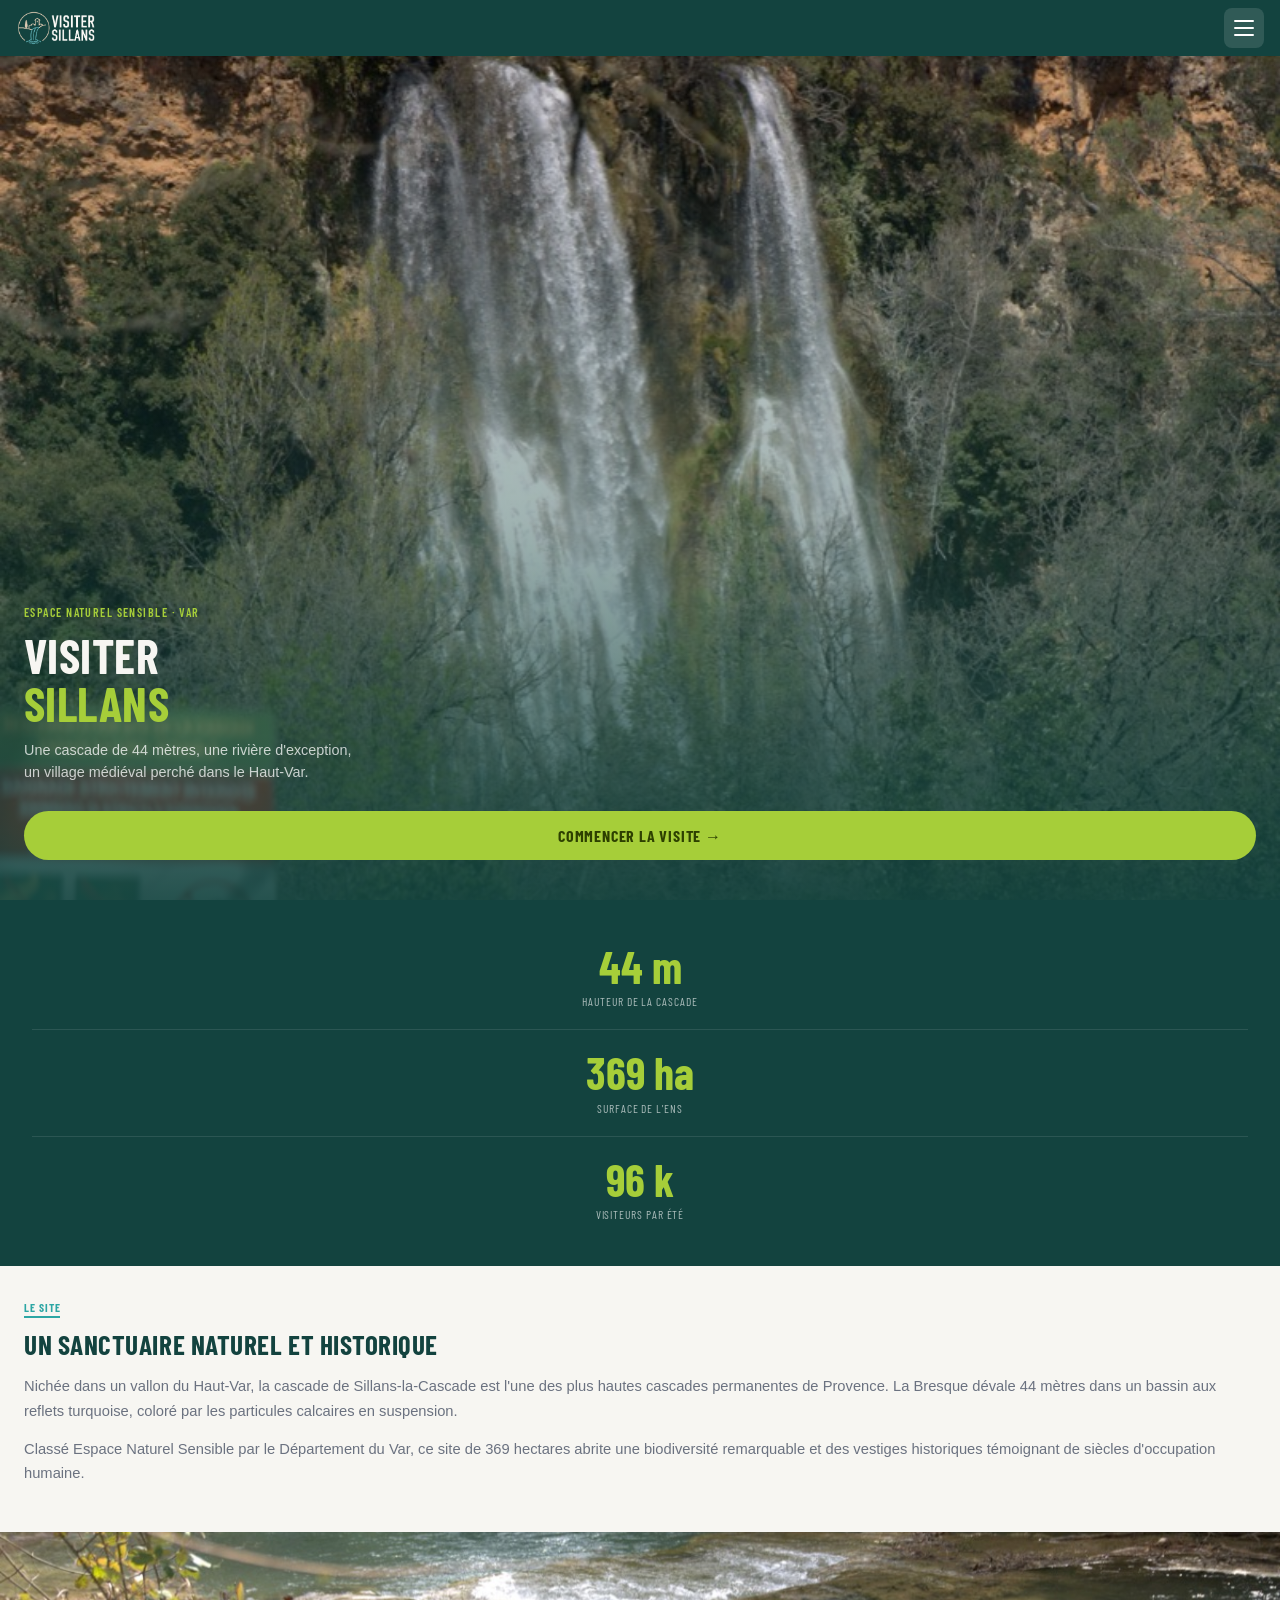
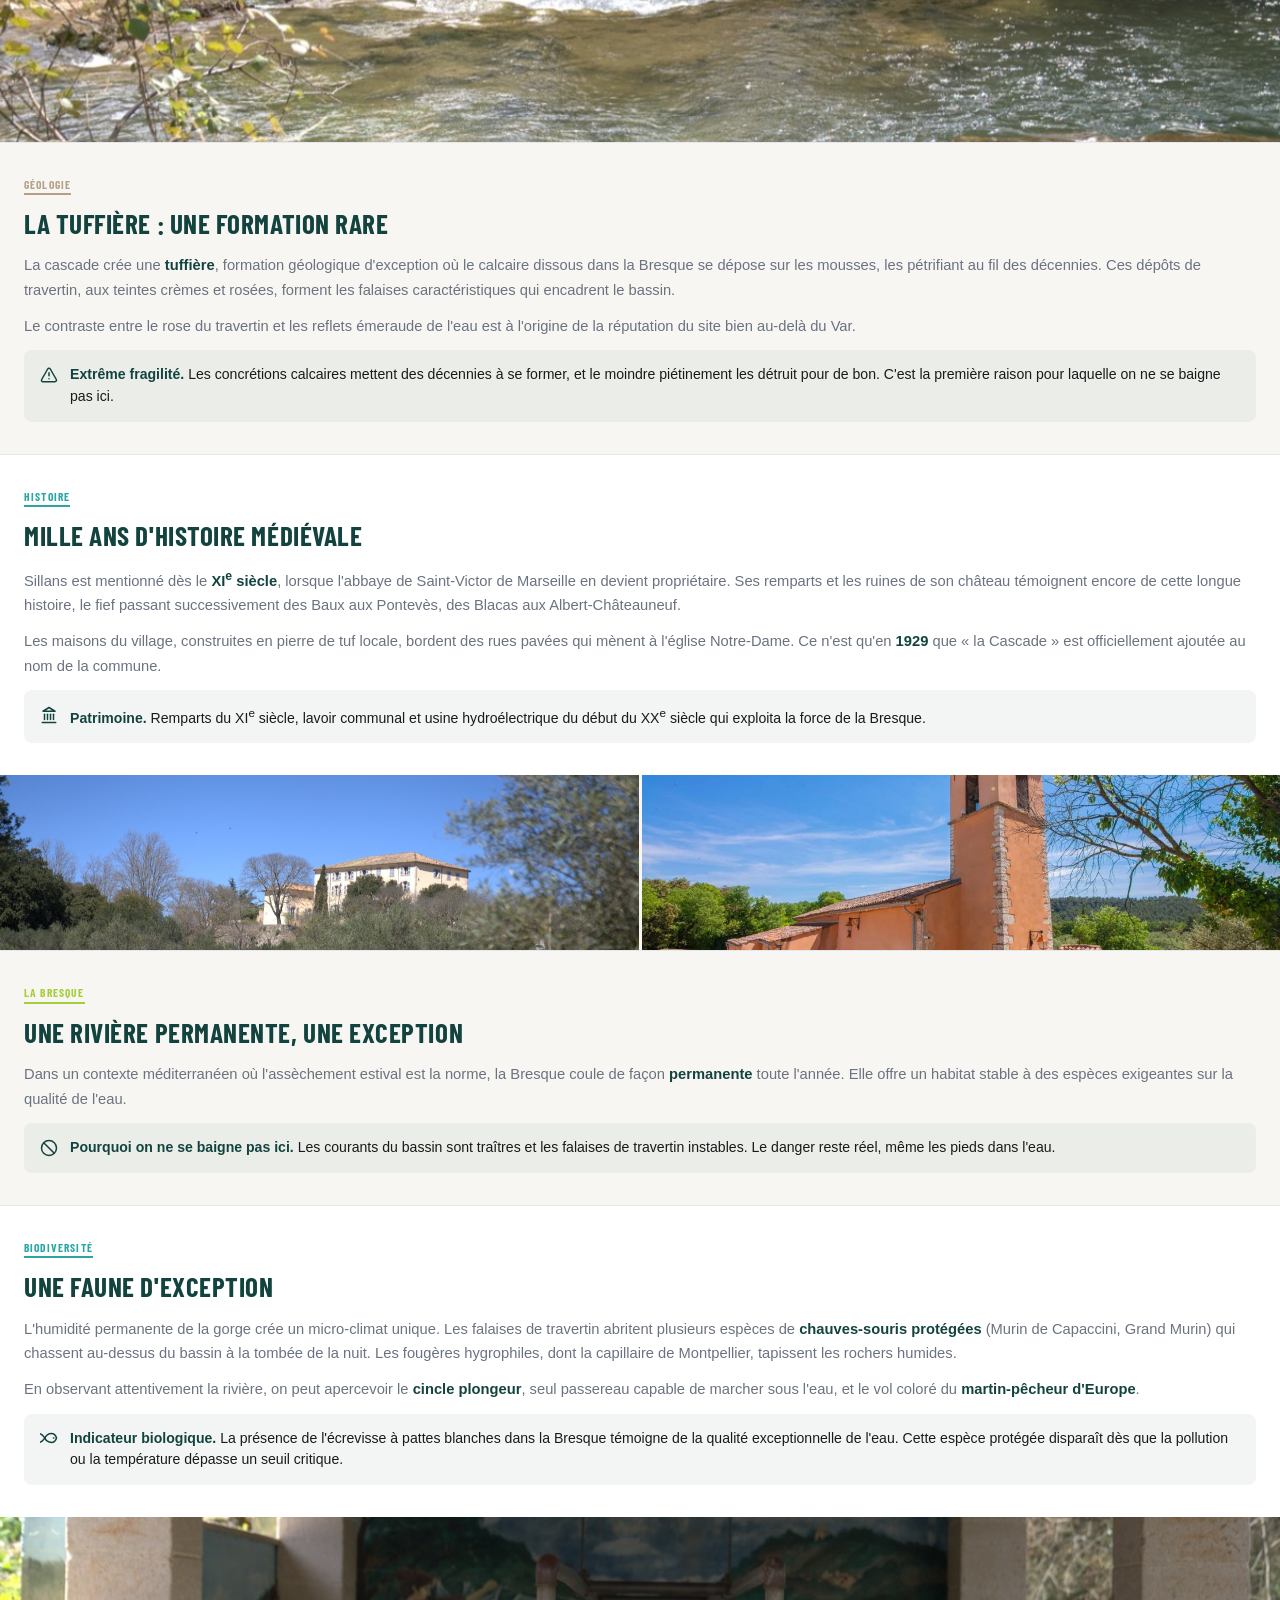
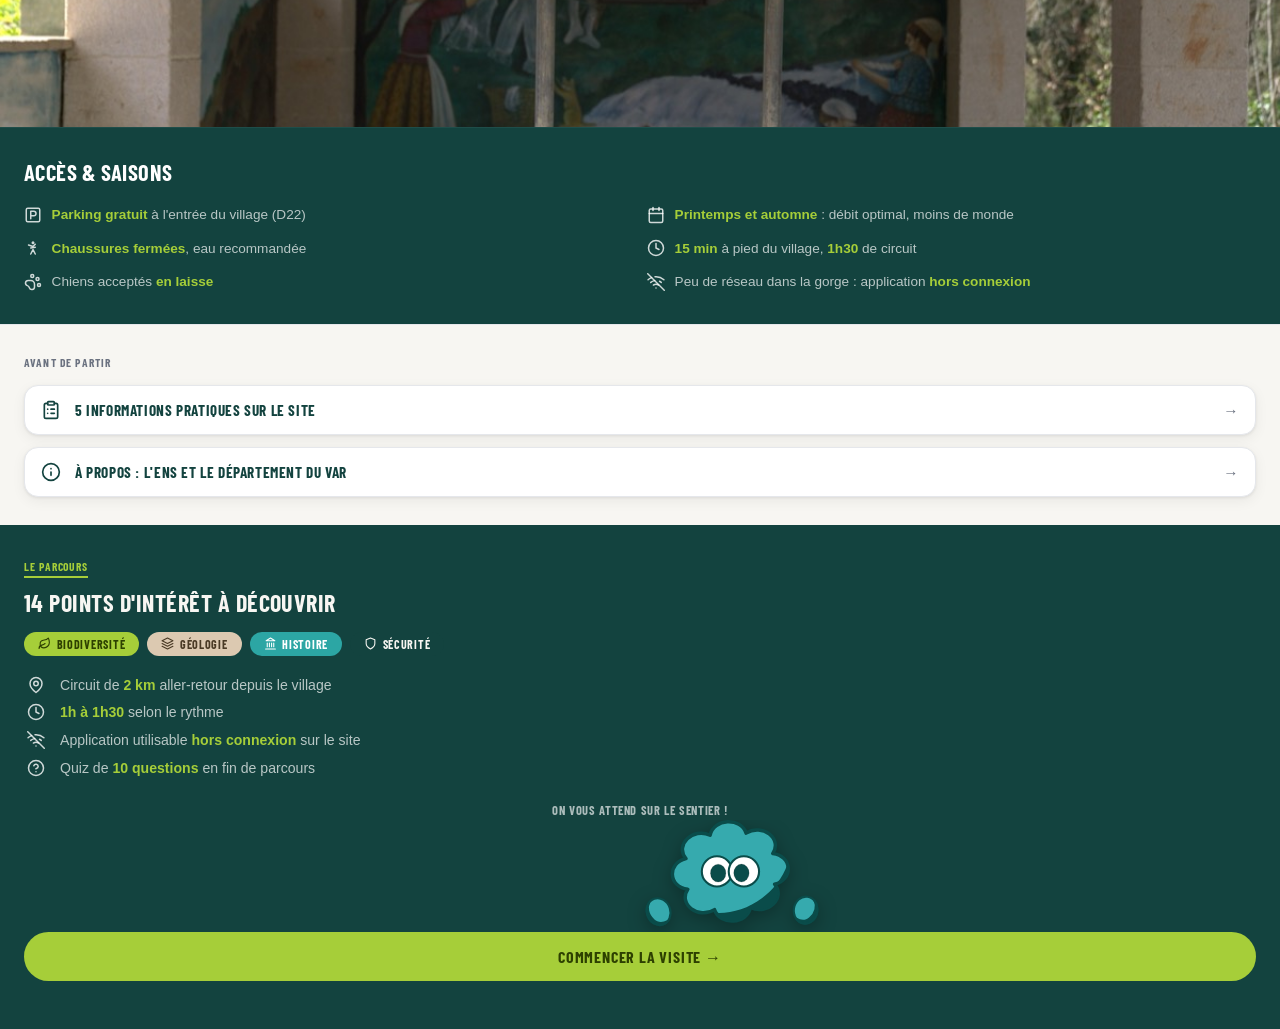
==== index.html @ c55c473b "Intègre la mascotte et le logo du Var, corrige les cartes À propos - Mascotte : peeks "qui jette un " ====
<!DOCTYPE html>
<html lang="fr">
<head>
  <meta charset="UTF-8">
  <meta name="viewport" content="width=device-width, initial-scale=1.0, user-scalable=no">
  <meta name="theme-color" content="#13433F">
  <link rel="icon" type="image/png" href="/img/logo.png">
  <link rel="apple-touch-icon" href="/img/logo.png">
  <link rel="manifest" href="/manifest.json">
  <meta name="description" content="Explorez l'ENS de Sillans-la-Cascade : cascade de 44 mètres, biodiversité protégée, histoire médiévale. 14 points d'intérêt, carte GPS et quiz, le tout utilisable hors connexion.">
  <meta property="og:type" content="website">
  <meta property="og:title" content="Visiter Sillans-la-Cascade · ENS du Var">
  <meta property="og:description" content="Explorez la cascade de 44 mètres et les 14 points d'intérêt de l'ENS de Sillans-la-Cascade.">
  <meta property="og:image" content="/img/poi/poi-05.jpg">
  <meta property="og:locale" content="fr_FR">
  <title>Visiter Sillans-la-Cascade · ENS du Var</title>
  <link rel="stylesheet" href="css/style.css?v=12">
  <style>
    .skip-link { position: absolute; top: -100%; left: 1rem; background: var(--vert-profond); color: var(--blanc-casse); padding: 0.5rem 1rem; border-radius: 0 0 var(--radius-sm) var(--radius-sm); font-family: var(--font-titre); font-size: 0.9rem; font-weight: 700; text-transform: uppercase; z-index: 9999; text-decoration: none; transition: top 0.2s; }
    .skip-link:focus { top: 0; }
    html, body { margin: 0; overflow-x: hidden; }
    .hero { position: relative; width: 100%; height: calc(100dvh - var(--header-height)); min-height: 460px; overflow: hidden; display: flex; flex-direction: column; justify-content: flex-end; }
    .hero__photo { position: absolute; inset: 0; width: 100%; height: 100%; object-fit: cover; object-position: center 30%; }
    .hero::after { content: ''; position: absolute; inset: 0; background: linear-gradient(to top, rgba(19,67,63,0.92) 0%, rgba(19,67,63,0.4) 45%, rgba(0,0,0,0.15) 100%); }
    .hero__content { position: relative; z-index: 2; padding: 0 1.5rem 2.5rem; color: var(--blanc-casse); }
    .hero__label { font-family: var(--font-titre); font-size: 0.75rem; font-weight: 600; text-transform: uppercase; letter-spacing: 0.12em; color: var(--lime); margin-bottom: 0.5rem; }
    .hero__title { font-family: var(--font-titre); font-size: 3rem; font-weight: 700; text-transform: uppercase; line-height: 1; letter-spacing: 0.01em; margin-bottom: 0.75rem; }
    .hero__title span { color: var(--lime); display: block; }
    .hero__desc { font-size: 0.9rem; color: rgba(255,255,255,0.75); line-height: 1.55; max-width: 340px; margin-bottom: 1.75rem; }
    .hero__cta { display: inline-flex; align-items: center; gap: 0.6rem; background: var(--lime); color: #2d4000; font-family: var(--font-titre); font-size: 1rem; font-weight: 700; text-transform: uppercase; letter-spacing: 0.05em; padding: 0.9rem 1.75rem; border-radius: 999px; border: none; cursor: pointer; width: 100%; justify-content: center; transition: background 0.2s, transform 0.15s; }
    .hero__cta:active { transform: scale(0.98); }
    .hero__cta:hover { background: #b8dc3a; }
    .s-stats { background: var(--vert-profond); color: var(--blanc-casse); padding: 1.5rem 2rem; display: flex; flex-direction: column; align-items: center; gap: 0; }
    .stat { text-align: center; width: 100%; padding: 1.25rem 0; border-bottom: 1px solid rgba(255,255,255,0.1); }
    .stat:last-child { border-bottom: none; }
    .stat__num { font-family: var(--font-titre); font-size: 2.8rem; font-weight: 700; color: var(--lime); line-height: 1; display: block; }
    .stat__label { font-family: var(--font-titre); font-size: 0.72rem; text-transform: uppercase; letter-spacing: 0.08em; color: rgba(255,255,255,0.65); display: block; margin-top: 0.35rem; line-height: 1.3; }
    .s-intro { background: var(--blanc-casse); padding: 2rem 1.5rem; }
    .s-intro__tag { display: inline-block; font-family: var(--font-titre); font-size: 0.72rem; font-weight: 700; text-transform: uppercase; letter-spacing: 0.08em; color: var(--turquoise); border-bottom: 2px solid var(--turquoise); padding-bottom: 0.15rem; margin-bottom: 0.75rem; }
    .s-intro__title { font-family: var(--font-titre); font-size: 1.7rem; font-weight: 700; text-transform: uppercase; color: var(--vert-profond); line-height: 1.1; margin-bottom: 0.875rem; }
    .s-intro__text { font-size: 0.92rem; color: var(--gris); line-height: 1.65; margin-bottom: 0.875rem; }
    .s-circuit { background: var(--vert-profond); padding: 2rem 1.5rem 3rem; }
    .circuit-tag { display: inline-block; font-family: var(--font-titre); font-size: 0.72rem; font-weight: 700; text-transform: uppercase; letter-spacing: 0.08em; color: var(--lime); border-bottom: 2px solid var(--lime); padding-bottom: 0.15rem; margin-bottom: 0.75rem; }
    .circuit-title { font-family: var(--font-titre); font-size: 1.5rem; font-weight: 700; text-transform: uppercase; color: var(--blanc-casse); margin-bottom: 1rem; }
    .themes-list { display: flex; flex-wrap: wrap; gap: 0.5rem; margin-bottom: 1.25rem; }
    .circuit-info { display: flex; flex-direction: column; gap: 0.6rem; margin-bottom: 1.5rem; }
    .circuit-info__item { display: flex; align-items: center; gap: 0.75rem; font-size: 0.88rem; color: rgba(255,255,255,0.7); }
    .circuit-info__icon { width: 24px; flex-shrink: 0; display: inline-flex; align-items: center; justify-content: center; color: rgba(255,255,255,0.8); }
    .loading-overlay { display: none; position: fixed; top: 0; left: 0; width: 100vw; height: 100vh; background: var(--vert-profond); z-index: 1000; flex-direction: column; align-items: center; justify-content: center; padding: 2rem; text-align: center; color: var(--blanc-casse); box-sizing: border-box; }
    .loading-overlay.visible { display: flex; }
    .loading-logo__img { height: 80px; width: auto; }
    .loading-overlay p { opacity: 0.7; font-size: 0.9rem; margin-bottom: 2rem; }
    .loading-overlay .progress-bar-outer { width: 100%; max-width: 280px; }
    #dl-label { margin-top: 0.75rem; font-size: 0.8rem; opacity: 0.6; }

    /* === Vidéo intro === */
    .intro-modal {
      display: none; position: fixed; top: 0; left: 0;
      width: 100vw; height: 100vh;
      background: #000; z-index: 2000;
    }
    .intro-modal.visible { display: block; }
    .intro-video {
      position: absolute; top: 0; left: 0;
      width: 100%; height: 100%;
      object-fit: contain;
    }
    .intro-skip {
      position: absolute; top: 16px; right: 16px;
      background: rgba(0,0,0,0.55); backdrop-filter: blur(4px);
      color: #fff; border: 1.5px solid rgba(255,255,255,0.4);
      border-radius: 20px; padding: 8px 16px;
      font-family: var(--font-titre); font-size: 0.85rem; font-weight: 700;
      cursor: pointer; z-index: 10; letter-spacing: 0.04em;
      display: flex; align-items: center; gap: 6px;
      transition: background 0.15s;
    }
    .intro-skip:active { background: rgba(0,0,0,0.8); }
    .intro-timer {
      position: absolute; bottom: 24px; left: 50%; transform: translateX(-50%);
      width: 180px; height: 3px; background: rgba(255,255,255,0.25); border-radius: 2px;
    }
    .intro-timer__fill {
      height: 100%; background: #fff; border-radius: 2px; width: 0%;
      transition: width 0.25s linear;
    }
  </style>
</head>
<body>

<a class="skip-link" href="#contenu-principal">Aller au contenu principal</a>

<header class="app-header">
  <a href="/index.html" class="app-header__logo" aria-label="Accueil, Visiter Sillans">
    <img src="img/logo-03.png" alt="Visiter Sillans"
         onerror="this.style.display='none'; this.nextElementSibling.style.display='inline'">
    <span class="app-header__logo-fallback">Visiter <strong>Sillans</strong></span>
  </a>
  <button class="burger-btn" id="burger-btn" aria-label="Ouvrir le menu" aria-expanded="false" aria-controls="nav-drawer">
    <span></span><span></span><span></span>
  </button>
</header>

<div class="nav-overlay" id="nav-overlay" aria-hidden="true"></div>
<nav class="nav-drawer" id="nav-drawer" aria-label="Menu principal">
  <div class="nav-drawer__header">
    <div style="flex:1;display:flex;align-items:center;">
      <img src="img/logo-03.png" alt="Visiter Sillans" style="height:34px;"
           onerror="this.style.display='none'; this.nextElementSibling.style.display='block'">
      <span class="nav-drawer__header-fallback">Visiter <strong>Sillans</strong></span>
    </div>
    <button class="nav-drawer__close" id="nav-close" aria-label="Fermer le menu">✕</button>
  </div>
  <p class="nav-drawer__section">Navigation</p>
  <ul class="nav-drawer__links">
    <li><a href="index.html" class="nav-drawer__item active" aria-current="page"><span class="nav-drawer__item-icon" aria-hidden="true"><svg width="20" height="20" viewBox="0 0 24 24" fill="none" stroke="currentColor" stroke-width="2" stroke-linecap="round" stroke-linejoin="round"><path d="m3 9 9-7 9 7v11a2 2 0 0 1-2 2H5a2 2 0 0 1-2-2z"/><polyline points="9 22 9 12 15 12 15 22"/></svg></span>Accueil</a></li>
    <li><a href="html/carte.html" class="nav-drawer__item"><span class="nav-drawer__item-icon" aria-hidden="true"><svg width="20" height="20" viewBox="0 0 24 24" fill="none" stroke="currentColor" stroke-width="2" stroke-linecap="round" stroke-linejoin="round"><polygon points="3 6 9 3 15 6 21 3 21 18 15 21 9 18 3 21"/><line x1="9" x2="9" y1="3" y2="18"/><line x1="15" x2="15" y1="6" y2="21"/></svg></span>Carte du parcours</a></li>
    <li><a href="html/regles.html" class="nav-drawer__item"><span class="nav-drawer__item-icon" aria-hidden="true"><svg width="20" height="20" viewBox="0 0 24 24" fill="none" stroke="currentColor" stroke-width="2" stroke-linecap="round" stroke-linejoin="round"><rect width="8" height="4" x="8" y="2" rx="1"/><path d="M16 4h2a2 2 0 0 1 2 2v14a2 2 0 0 1-2 2H6a2 2 0 0 1-2-2V6a2 2 0 0 1 2-2h2"/><path d="M12 11h4"/><path d="M12 16h4"/><path d="M8 11h.01"/><path d="M8 16h.01"/></svg></span>Règles de visite</a></li>
    <li><a href="html/qcm.html" class="nav-drawer__item"><span class="nav-drawer__item-icon" aria-hidden="true"><svg width="20" height="20" viewBox="0 0 24 24" fill="none" stroke="currentColor" stroke-width="2" stroke-linecap="round" stroke-linejoin="round"><circle cx="12" cy="12" r="10"/><path d="M9.09 9a3 3 0 0 1 5.83 1c0 2-3 3-3 3"/><path d="M12 17h.01"/></svg></span>Quiz</a></li>
    <li><a href="html/a-propos.html" class="nav-drawer__item"><span class="nav-drawer__item-icon" aria-hidden="true"><svg width="20" height="20" viewBox="0 0 24 24" fill="none" stroke="currentColor" stroke-width="2" stroke-linecap="round" stroke-linejoin="round"><circle cx="12" cy="12" r="10"/><path d="M12 16v-4"/><path d="M12 8h.01"/></svg></span>À propos</a></li>
  </ul>
  <div class="nav-drawer__footer">ENS · Département du Var</div>
</nav>

<section class="hero" aria-label="Présentation du site de Sillans-la-Cascade">
  <img class="hero__photo" src="img/poi/poi-05.jpg" alt="La cascade de Sillans-la-Cascade, 44 mètres, Var" onerror="this.style.display='none'">
  <div class="hero__content">
    <p class="hero__label">Espace Naturel Sensible · Var</p>
    <h1 class="hero__title">Visiter<span>Sillans</span></h1>
    <p class="hero__desc">Une cascade de 44 mètres, une rivière d'exception, un village médiéval perché dans le Haut-Var.</p>
    <button class="hero__cta" onclick="lancerVisite()" aria-label="Commencer la visite guidée">Commencer la visite →</button>
  </div>
</section>

<main id="contenu-principal">

  <section class="s-stats" aria-label="Chiffres clés">
    <div class="stat"><span class="stat__num">44 m</span><span class="stat__label">Hauteur de la cascade</span></div>
    <div class="stat"><span class="stat__num">369 ha</span><span class="stat__label">Surface de l'ENS</span></div>
    <div class="stat"><span class="stat__num">96 k</span><span class="stat__label">Visiteurs par été</span></div>
  </section>

  <section class="s-intro">
    <span class="s-intro__tag">Le site</span>
    <h2 class="s-intro__title">Un sanctuaire naturel et historique</h2>
    <p class="s-intro__text">Nichée dans un vallon du Haut-Var, la cascade de Sillans-la-Cascade est l'une des plus hautes cascades permanentes de Provence. La Bresque dévale 44 mètres dans un bassin aux reflets turquoise, coloré par les particules calcaires en suspension.</p>
    <p class="s-intro__text">Classé Espace Naturel Sensible par le Département du Var, ce site de 369 hectares abrite une biodiversité remarquable et des vestiges historiques témoignant de siècles d'occupation humaine.</p>
  </section>

  <section class="s-img-strip" aria-hidden="true">
    <img src="img/poi/poi-09.jpg" alt="La Bresque, rivière permanente du Haut-Var" onerror="this.style.display='none'">
  </section>

  <section class="s-content" aria-label="Géologie">
    <span class="s-content__tag s-content__tag--geo">Géologie</span>
    <h2 class="s-content__title">La tuffière : une formation rare</h2>
    <p class="s-content__text">La cascade crée une <strong>tuffière</strong>, formation géologique d'exception où le calcaire dissous dans la Bresque se dépose sur les mousses, les pétrifiant au fil des décennies. Ces dépôts de travertin, aux teintes crèmes et rosées, forment les falaises caractéristiques qui encadrent le bassin.</p>
    <p class="s-content__text">Le contraste entre le rose du travertin et les reflets émeraude de l'eau est à l'origine de la réputation du site bien au-delà du Var.</p>
    <div class="s-content__fact">
      <span class="s-content__fact-icon" aria-hidden="true"><svg width="18" height="18" viewBox="0 0 24 24" fill="none" stroke="currentColor" stroke-width="2" stroke-linecap="round" stroke-linejoin="round"><path d="m21.73 18-8-14a2 2 0 0 0-3.48 0l-8 14A2 2 0 0 0 4 21h16a2 2 0 0 0 1.73-3Z"/><path d="M12 9v4"/><path d="M12 17h.01"/></svg></span>
      <p class="s-content__fact-text"><strong>Extrême fragilité.</strong> Les concrétions calcaires mettent des décennies à se former, et le moindre piétinement les détruit pour de bon. C'est la première raison pour laquelle on ne se baigne pas ici.</p>
    </div>
  </section>

  <section class="s-content s-content--alt" aria-label="Histoire">
    <span class="s-content__tag s-content__tag--histoire">Histoire</span>
    <h2 class="s-content__title">Mille ans d'histoire médiévale</h2>
    <p class="s-content__text">Sillans est mentionné dès le <strong>XI<sup>e</sup> siècle</strong>, lorsque l'abbaye de Saint-Victor de Marseille en devient propriétaire. Ses remparts et les ruines de son château témoignent encore de cette longue histoire, le fief passant successivement des Baux aux Pontevès, des Blacas aux Albert-Châteauneuf.</p>
    <p class="s-content__text">Les maisons du village, construites en pierre de tuf locale, bordent des rues pavées qui mènent à l'église Notre-Dame. Ce n'est qu'en <strong>1929</strong> que « la Cascade » est officiellement ajoutée au nom de la commune.</p>
    <div class="s-content__fact">
      <span class="s-content__fact-icon" aria-hidden="true"><svg width="18" height="18" viewBox="0 0 24 24" fill="none" stroke="currentColor" stroke-width="2" stroke-linecap="round" stroke-linejoin="round"><line x1="3" x2="21" y1="22" y2="22"/><line x1="6" x2="6" y1="18" y2="11"/><line x1="10" x2="10" y1="18" y2="11"/><line x1="14" x2="14" y1="18" y2="11"/><line x1="18" x2="18" y1="18" y2="11"/><polygon points="12 2 20 7 4 7"/></svg></span>
      <p class="s-content__fact-text"><strong>Patrimoine.</strong> Remparts du XI<sup>e</sup> siècle, lavoir communal et usine hydroélectrique du début du XX<sup>e</sup> siècle qui exploita la force de la Bresque.</p>
    </div>
  </section>

  <section class="s-img-duo" aria-hidden="true">
    <img src="img/poi/poi-02.jpg" alt="Oliveraie historique" onerror="this.style.display='none'">
    <img src="img/poi/poi-01.jpg" alt="Entrée du site" onerror="this.style.display='none'">
  </section>

  <section class="s-content" aria-label="La Bresque">
    <span class="s-content__tag s-content__tag--bresque">La Bresque</span>
    <h2 class="s-content__title">Une rivière permanente, une exception</h2>
    <p class="s-content__text">Dans un contexte méditerranéen où l'assèchement estival est la norme, la Bresque coule de façon <strong>permanente</strong> toute l'année. Elle offre un habitat stable à des espèces exigeantes sur la qualité de l'eau.</p>
    <div class="s-content__fact">
      <span class="s-content__fact-icon" aria-hidden="true"><svg width="18" height="18" viewBox="0 0 24 24" fill="none" stroke="currentColor" stroke-width="2" stroke-linecap="round" stroke-linejoin="round"><circle cx="12" cy="12" r="10"/><line x1="4.93" y1="4.93" x2="19.07" y2="19.07"/></svg></span>
      <p class="s-content__fact-text"><strong>Pourquoi on ne se baigne pas ici.</strong> Les courants du bassin sont traîtres et les falaises de travertin instables. Le danger reste réel, même les pieds dans l'eau.</p>
    </div>
  </section>

  <section class="s-content s-content--alt" aria-label="Faune et biodiversité">
    <span class="s-content__tag s-content__tag--faune">Biodiversité</span>
    <h2 class="s-content__title">Une faune d'exception</h2>
    <p class="s-content__text">L'humidité permanente de la gorge crée un micro-climat unique. Les falaises de travertin abritent plusieurs espèces de <strong>chauves-souris protégées</strong> (Murin de Capaccini, Grand Murin) qui chassent au-dessus du bassin à la tombée de la nuit. Les fougères hygrophiles, dont la capillaire de Montpellier, tapissent les rochers humides.</p>
    <p class="s-content__text">En observant attentivement la rivière, on peut apercevoir le <strong>cincle plongeur</strong>, seul passereau capable de marcher sous l'eau, et le vol coloré du <strong>martin-pêcheur d'Europe</strong>.</p>
    <div class="s-content__fact">
      <span class="s-content__fact-icon" aria-hidden="true"><svg width="18" height="18" viewBox="0 0 24 24" fill="none" stroke="currentColor" stroke-width="2" stroke-linecap="round" stroke-linejoin="round"><path d="M6.5 12c.94-3.46 4.94-6 8.5-6 3.56 0 6.06 2.54 7 6-.94 3.46-3.44 6-7 6s-7.56-2.54-8.5-6Z"/><path d="M18 12h.5"/><path d="m6.5 12-3 3.5c-.83.83-2 1.5-3 2"/><path d="m6.5 12-3-3.5c-.83-.83-2-1.5-3-2"/></svg></span>
      <p class="s-content__fact-text"><strong>Indicateur biologique.</strong> La présence de l'écrevisse à pattes blanches dans la Bresque témoigne de la qualité exceptionnelle de l'eau. Cette espèce protégée disparaît dès que la pollution ou la température dépasse un seuil critique.</p>
    </div>
  </section>

  <section class="s-img-strip" aria-hidden="true">
    <img src="img/poi/poi-11.jpg" alt="Lavoir communal de Sillans" onerror="this.style.display='none'">
  </section>

  <section class="s-acces" aria-label="Accès et saisons">
    <h2 class="s-acces__title">Accès &amp; saisons</h2>
    <div class="s-acces__grid">
      <div class="s-acces__item"><span class="s-acces__icon" aria-hidden="true"><svg width="18" height="18" viewBox="0 0 24 24" fill="none" stroke="currentColor" stroke-width="2" stroke-linecap="round" stroke-linejoin="round"><rect width="18" height="18" x="3" y="3" rx="2"/><path d="M9 17V7h4a3 3 0 0 1 0 6H9"/></svg></span><span><span class="accent-lime">Parking gratuit</span> à l'entrée du village (D22)</span></div>
      <div class="s-acces__item"><span class="s-acces__icon" aria-hidden="true"><svg width="18" height="18" viewBox="0 0 24 24" fill="none" stroke="currentColor" stroke-width="2" stroke-linecap="round" stroke-linejoin="round"><rect width="18" height="18" x="3" y="4" rx="2" ry="2"/><line x1="16" x2="16" y1="2" y2="6"/><line x1="8" x2="8" y1="2" y2="6"/><line x1="3" x2="21" y1="10" y2="10"/></svg></span><span><span class="accent-lime">Printemps et automne</span> : débit optimal, moins de monde</span></div>
      <div class="s-acces__item"><span class="s-acces__icon" aria-hidden="true"><svg width="18" height="18" viewBox="0 0 24 24" fill="none" stroke="currentColor" stroke-width="2" stroke-linecap="round" stroke-linejoin="round"><circle cx="12" cy="5" r="1"/><path d="m9 20 3-6 3 6"/><path d="m6 8 6 2 3-3"/><path d="m9 12 6-1"/></svg></span><span><span class="accent-lime">Chaussures fermées</span>, eau recommandée</span></div>
      <div class="s-acces__item"><span class="s-acces__icon" aria-hidden="true"><svg width="18" height="18" viewBox="0 0 24 24" fill="none" stroke="currentColor" stroke-width="2" stroke-linecap="round" stroke-linejoin="round"><circle cx="12" cy="12" r="10"/><polyline points="12 6 12 12 16 14"/></svg></span><span><span class="accent-lime">15 min</span> à pied du village, <span class="accent-lime">1h30</span> de circuit</span></div>
      <div class="s-acces__item"><span class="s-acces__icon" aria-hidden="true"><svg width="18" height="18" viewBox="0 0 24 24" fill="none" stroke="currentColor" stroke-width="2" stroke-linecap="round" stroke-linejoin="round"><circle cx="11" cy="4" r="2"/><circle cx="18" cy="8" r="2"/><circle cx="20" cy="16" r="2"/><path d="M9 10a5 5 0 0 1 5 5v3.5a3.5 3.5 0 0 1-6.84 1.045Q6.52 17.48 4.46 16.84A3.5 3.5 0 0 1 5.5 10Z"/></svg></span><span>Chiens acceptés <span class="accent-lime">en laisse</span></span></div>
      <div class="s-acces__item"><span class="s-acces__icon" aria-hidden="true"><svg width="18" height="18" viewBox="0 0 24 24" fill="none" stroke="currentColor" stroke-width="2" stroke-linecap="round" stroke-linejoin="round"><line x1="1" x2="23" y1="1" y2="23"/><path d="M16.72 11.06A10.94 10.94 0 0 1 19 12.55"/><path d="M5 12.55a10.94 10.94 0 0 1 5.17-2.39"/><path d="M10.71 5.05A16 16 0 0 1 22.56 9"/><path d="M1.42 9a15.91 15.91 0 0 1 4.7-2.88"/><path d="M8.53 16.11a6 6 0 0 1 6.95 0"/><line x1="12" x2="12.01" y1="20" y2="20"/></svg></span><span>Peu de réseau dans la gorge : application <span class="accent-lime">hors connexion</span></span></div>
    </div>
  </section>

  <section class="s-avant" aria-label="Avant la visite">
    <p class="s-avant__title">Avant de partir</p>
    <a href="html/regles.html" class="avant-link">
      <span class="avant-link__icon" aria-hidden="true"><svg width="20" height="20" viewBox="0 0 24 24" fill="none" stroke="currentColor" stroke-width="2" stroke-linecap="round" stroke-linejoin="round"><rect width="8" height="4" x="8" y="2" rx="1"/><path d="M16 4h2a2 2 0 0 1 2 2v14a2 2 0 0 1-2 2H6a2 2 0 0 1-2-2V6a2 2 0 0 1 2-2h2"/><path d="M12 11h4"/><path d="M12 16h4"/><path d="M8 11h.01"/><path d="M8 16h.01"/></svg></span>
      <span>5 informations pratiques sur le site</span>
      <span class="avant-link__arrow" aria-hidden="true">→</span>
    </a>
    <a href="html/a-propos.html" class="avant-link">
      <span class="avant-link__icon" aria-hidden="true"><svg width="20" height="20" viewBox="0 0 24 24" fill="none" stroke="currentColor" stroke-width="2" stroke-linecap="round" stroke-linejoin="round"><circle cx="12" cy="12" r="10"/><path d="M12 16v-4"/><path d="M12 8h.01"/></svg></span>
      <span>À propos : l'ENS et le Département du Var</span>
      <span class="avant-link__arrow" aria-hidden="true">→</span>
    </a>
  </section>

  <section class="s-circuit">
    <span class="circuit-tag">Le parcours</span>
    <h2 class="circuit-title">14 points d'intérêt à découvrir</h2>
    <div class="themes-list">
      <span class="badge-theme badge-biodiversite"><svg width="13" height="13" viewBox="0 0 24 24" fill="none" stroke="currentColor" stroke-width="2" stroke-linecap="round" stroke-linejoin="round"><path d="M11 20A7 7 0 0 1 9.8 6.1C15.5 5 17 4.48 19 2c1 2 2 4.18 2 8 0 5.5-4.78 10-10 10z"/><path d="M2 21c0-3 1.85-5.36 5.08-6C9.5 14.52 12 13 13 12"/></svg> Biodiversité</span>
      <span class="badge-theme badge-geologie"><svg width="13" height="13" viewBox="0 0 24 24" fill="none" stroke="currentColor" stroke-width="2" stroke-linecap="round" stroke-linejoin="round"><polygon points="12 2 2 7 12 12 22 7 12 2"/><polyline points="2 17 12 22 22 17"/><polyline points="2 12 12 17 22 12"/></svg> Géologie</span>
      <span class="badge-theme badge-histoire"><svg width="13" height="13" viewBox="0 0 24 24" fill="none" stroke="currentColor" stroke-width="2" stroke-linecap="round" stroke-linejoin="round"><line x1="3" x2="21" y1="22" y2="22"/><line x1="6" x2="6" y1="18" y2="11"/><line x1="10" x2="10" y1="18" y2="11"/><line x1="14" x2="14" y1="18" y2="11"/><line x1="18" x2="18" y1="18" y2="11"/><polygon points="12 2 20 7 4 7"/></svg> Histoire</span>
      <span class="badge-theme badge-securite"><svg width="13" height="13" viewBox="0 0 24 24" fill="none" stroke="currentColor" stroke-width="2" stroke-linecap="round" stroke-linejoin="round"><path d="M12 22s8-4 8-10V5l-8-3-8 3v7c0 6 8 10 8 10z"/></svg> Sécurité</span>
    </div>
    <ul class="circuit-info">
      <li class="circuit-info__item"><span class="circuit-info__icon" aria-hidden="true"><svg width="18" height="18" viewBox="0 0 24 24" fill="none" stroke="currentColor" stroke-width="2" stroke-linecap="round" stroke-linejoin="round"><path d="M20 10c0 6-8 12-8 12s-8-6-8-12a8 8 0 0 1 16 0Z"/><circle cx="12" cy="10" r="3"/></svg></span><span>Circuit de <span class="accent-lime">2 km</span> aller-retour depuis le village</span></li>
      <li class="circuit-info__item"><span class="circuit-info__icon" aria-hidden="true"><svg width="18" height="18" viewBox="0 0 24 24" fill="none" stroke="currentColor" stroke-width="2" stroke-linecap="round" stroke-linejoin="round"><circle cx="12" cy="12" r="10"/><polyline points="12 6 12 12 16 14"/></svg></span><span><span class="accent-lime">1h à 1h30</span> selon le rythme</span></li>
      <li class="circuit-info__item"><span class="circuit-info__icon" aria-hidden="true"><svg width="18" height="18" viewBox="0 0 24 24" fill="none" stroke="currentColor" stroke-width="2" stroke-linecap="round" stroke-linejoin="round"><line x1="1" x2="23" y1="1" y2="23"/><path d="M16.72 11.06A10.94 10.94 0 0 1 19 12.55"/><path d="M5 12.55a10.94 10.94 0 0 1 5.17-2.39"/><path d="M10.71 5.05A16 16 0 0 1 22.56 9"/><path d="M1.42 9a15.91 15.91 0 0 1 4.7-2.88"/><path d="M8.53 16.11a6 6 0 0 1 6.95 0"/><line x1="12" x2="12.01" y1="20" y2="20"/></svg></span><span>Application utilisable <span class="accent-lime">hors connexion</span> sur le site</span></li>
      <li class="circuit-info__item"><span class="circuit-info__icon" aria-hidden="true"><svg width="18" height="18" viewBox="0 0 24 24" fill="none" stroke="currentColor" stroke-width="2" stroke-linecap="round" stroke-linejoin="round"><circle cx="12" cy="12" r="10"/><path d="M9.09 9a3 3 0 0 1 5.83 1c0 2-3 3-3 3"/><path d="M12 17h.01"/></svg></span><span>Quiz de <span class="accent-lime">10 questions</span> en fin de parcours</span></li>
    </ul>

    <div class="s-progress" id="home-progress" style="display:none;" aria-live="polite" aria-label="Progression du parcours">
      <div class="s-progress__label">
        <span>Votre progression</span>
        <span class="s-progress__count" id="progress-count">0/14</span>
      </div>
      <div class="s-progress__bar"><div class="s-progress__fill" id="progress-fill"></div></div>
    </div>

    <p class="cta-peek-label">On vous attend sur le sentier&nbsp;!</p>
    <div class="cta-peek">
      <img class="cta-peek__mascotte" src="img/mascotte-07.svg" alt="" aria-hidden="true" onerror="this.style.display='none'">
      <button class="hero__cta" onclick="lancerVisite()">Commencer la visite →</button>
    </div>
  </section>

</main>

<div class="loading-overlay" id="loading-overlay" role="status" aria-live="polite">
  <div class="loading-logo">
    <img src="img/logo-03.png" alt="Visiter Sillans" class="loading-logo__img" onerror="this.style.display='none'">
  </div>
  <p>Préparation du contenu hors-ligne…</p>
  <div class="progress-bar-outer" role="progressbar" aria-valuemin="0" aria-valuemax="100" aria-valuenow="0" id="dl-progressbar">
    <div class="progress-bar-inner" id="dl-progress" style="transition: width 0.4s ease;"></div>
  </div>
  <div id="dl-label">Initialisation…</div>
</div>

<script src="js/progress.js"></script>
<script src="js/app.js"></script>
<script>
/* ─── Vidéo intro ──────────────────────────────────────────────────── */
var INTRO_KEY = 'sillans_intro_seen';

function showIntro() {
  return new Promise(function(resolve) {
    var modal     = document.getElementById('intro-modal');
    var video     = document.getElementById('intro-video');
    var skipBtn   = document.getElementById('intro-skip');
    var timerFill = document.getElementById('intro-timer-fill');
    var raf;

    function closeIntro() {
      try { localStorage.setItem(INTRO_KEY, '1'); } catch(e) {}
      if (raf) cancelAnimationFrame(raf);
      video.pause();
      modal.classList.remove('visible');
      document.documentElement.style.overflow = '';
      document.body.style.overflow = '';
      resolve();
    }

    function tickTimer() {
      if (video.duration) {
        timerFill.style.width = (video.currentTime / video.duration * 100) + '%';
      }
      if (!video.ended) raf = requestAnimationFrame(tickTimer);
      else closeIntro();
    }

    modal.classList.add('visible');
    document.documentElement.style.overflow = 'hidden';
    document.body.style.overflow = 'hidden';
    video.currentTime = 0;
    video.play().catch(function() {});
    raf = requestAnimationFrame(tickTimer);
    skipBtn.onclick = closeIntro;
    video.addEventListener('ended', closeIntro, { once: true });
  });
}

/* ─── Lancer la visite ─────────────────────────────────────────────── */
async function lancerVisite() {
  // 1. Vidéo intro au premier lancement uniquement
  try {
    if (!localStorage.getItem(INTRO_KEY)) await showIntro();
  } catch(e) {}

  // 2. Écran de chargement
  var overlay   = document.getElementById('loading-overlay');
  var bar       = document.getElementById('dl-progress');
  var pbEl      = document.getElementById('dl-progressbar');
  var label     = document.getElementById('dl-label');

  overlay.classList.add('visible');

  function setProgress(pct, txt) {
    bar.style.width = Math.min(100, pct) + '%';
    pbEl.setAttribute('aria-valuenow', Math.round(pct));
    if (txt) label.textContent = txt;
  }

  function goToApp() {
    setProgress(100, '✓ Prêt pour la visite !');
    setTimeout(function() { window.location.href = 'html/regles.html'; }, 700);
  }

  // Pas de Cache API → aller directement
  if (!('caches' in window)) { setTimeout(goToApp, 400); return; }

  try {
    setProgress(5, 'Ouverture du cache…');
    var cache = await caches.open('visiter-sillans-v9');

    // ── Étape 1 : assets critiques (carte, données, pages) ──────────
    setProgress(8, 'Carte et données…');
    var coreAssets = [
      'data/poi.json', 'img/Map.svg',
      'html/carte.html', 'html/regles.html', 'html/qcm.html', 'html/a-propos.html',
      'css/style.css?v=12', 'js/carte.js', 'js/app.js', 'js/progress.js',
      'js/proximity.js', 'js/transitions.js'
    ];
    await Promise.allSettled(coreAssets.map(function(url) {
      return fetch(url).then(function(r) {
        if (r.ok) return cache.put(url, r);
      }).catch(function() {});
    }));
    setProgress(18, 'Pages chargées…');

    // ── Étape 2 : photos des 14 POI (vraie progression) ─────────────
    var POI_TOTAL = 14;
    var loaded = 0;
    var missing = 0;

    for (var i = 1; i <= POI_TOTAL; i++) {
      var num  = String(i).padStart(2, '0');
      var url  = 'img/poi/poi-' + num + '.jpg';
      try {
        var resp = await fetch(url);
        if (resp.ok) {
          await cache.put(url, resp);
          loaded++;
        } else {
          missing++;
        }
      } catch(e) {
        missing++;
      }
      // 18 % → 92 % répartis sur les 14 images
      var pct = 18 + (i / POI_TOTAL) * 74;
      var txt = loaded > 0
        ? 'Photos ' + (loaded + missing) + ' / ' + POI_TOTAL
          + (missing > 0 ? ' (' + missing + ' manquante' + (missing > 1 ? 's' : '') + ')' : '')
        : 'Photo ' + i + ' / ' + POI_TOTAL + '…';
      setProgress(pct, txt);
    }

    // ── Étape 3 : Service Worker ─────────────────────────────────────
    setProgress(93, 'Finalisation…');
    if ('serviceWorker' in navigator) {
      try {
        await navigator.serviceWorker.register('sw.js');
      } catch(e) {}
    }

    goToApp();

  } catch(e) {
    // Fallback silencieux si le cache échoue
    setTimeout(goToApp, 400);
  }
}
</script>
<script src="js/transitions.js"></script>
<script>
// Afficher la progression si des POI ont déjà été visités
try {
  var _n = nbVisites();
  if (_n > 0) {
    var _el = document.getElementById('home-progress');
    if (_el) {
      _el.style.display = '';
      document.getElementById('progress-count').textContent = _n + '/14';
      setTimeout(function() {
        document.getElementById('progress-fill').style.width = Math.round(_n / 14 * 100) + '%';
      }, 100);
    }
  }
} catch(e) {}
</script>

<!-- ===== VIDÉO INTRO ===== -->
<div id="intro-modal" class="intro-modal" aria-label="Vidéo de présentation" role="dialog">
  <video id="intro-video" class="intro-video"
    autoplay muted playsinline webkit-playsinline loop>
    <source src="https://media.githubusercontent.com/media/singesinge/visiter-sillans/main/video/intro.mp4" type="video/mp4">
    <source src="video/intro.mp4" type="video/mp4">
  </video>
  <button id="intro-skip" class="intro-skip" aria-label="Passer la vidéo">
    Passer
    <svg width="14" height="14" viewBox="0 0 24 24" fill="none" stroke="currentColor" stroke-width="2.5" stroke-linecap="round" stroke-linejoin="round"><polyline points="9 18 15 12 9 6"/></svg>
  </button>
  <div class="intro-timer"><div id="intro-timer-fill" class="intro-timer__fill"></div></div>
</div>

</body>
</html>
---- css/style.css ----
/* ============================================
   VISITER SILLANS — Design System v2
   Palette: #13433F | #2CA6A4 | #A6CE39 | #DCC9B1 | #F7F6F2
   Typo: Barlow Condensed (titres) / Helvetica (corps)
   ============================================ */

@import url('https://fonts.googleapis.com/css2?family=Barlow+Condensed:wght@400;600;700&display=swap');

:root {
  --vert-profond: #13433F;
  --turquoise: #2CA6A4;
  --lime: #A6CE39;
  --sable: #DCC9B1;
  --blanc-casse: #F7F6F2;
  --noir: #1A1A1A;
  --gris: #6B7280;
  --gris-clair: #E5E7EB;
  --theme-biodiversite: #A6CE39;
  --theme-geologie: #DCC9B1;
  --theme-histoire: #2CA6A4;
  --theme-securite: #13433F;
  --font-titre: 'Barlow Condensed', Arial Narrow, sans-serif;
  --font-corps: Helvetica, Arial, sans-serif;
  --nav-height: 64px;
  --header-height: 56px;
  --radius: 14px;
  --radius-sm: 8px;
  --shadow: 0 1px 3px rgba(0,0,0,0.07), 0 4px 14px rgba(0,0,0,0.06);
  --shadow-lg: 0 8px 32px rgba(0,0,0,0.13);
}

*, *::before, *::after { box-sizing: border-box; margin: 0; padding: 0; }
html { font-size: 16px; -webkit-text-size-adjust: 100%; }
body {
  font-family: var(--font-corps);
  background: var(--blanc-casse);
  color: var(--noir);
  min-height: 100vh;
  overflow-x: hidden;
  padding-top: var(--header-height); /* compense le header fixed */
}
a { color: inherit; text-decoration: none; }
img { display: block; max-width: 100%; }
button { cursor: pointer; border: none; background: none; font-family: inherit; }

h1, h2, h3, h4 {
  font-family: var(--font-titre);
  line-height: 1.1;
  font-weight: 700;
  text-transform: uppercase;
  letter-spacing: 0.02em;
}
h1 { font-size: 2.6rem; }
h2 { font-size: 1.9rem; }
h3 { font-size: 1.4rem; }
h4 { font-size: 1.1rem; }
p { font-size: 0.95rem; line-height: 1.6; }

/* --- Boutons (pill shape) --- */
.btn {
  display: inline-flex;
  align-items: center;
  gap: 0.5rem;
  padding: 0.875rem 1.5rem;
  border-radius: 999px;
  font-family: var(--font-titre);
  font-size: 1rem;
  font-weight: 700;
  text-transform: uppercase;
  letter-spacing: 0.06em;
  transition: all 0.2s ease;
  cursor: pointer;
}
.btn-primary { background: var(--vert-profond); color: var(--blanc-casse); }
.btn-primary:hover { background: #0e302d; }
.btn-primary:active { transform: scale(0.98); }
.btn-secondary { background: var(--lime); color: #2d4000; }
.btn-secondary:hover { background: #b8dc3a; }
.btn-ghost { background: transparent; color: var(--vert-profond); border: 2px solid var(--vert-profond); }
.btn-ghost:hover { background: var(--vert-profond); color: var(--blanc-casse); }
.btn-full { width: 100%; justify-content: center; }

/* --- Badges thèmes --- */
.badge-theme {
  display: inline-flex;
  align-items: center;
  gap: 0.35rem;
  padding: 0.3rem 0.875rem;
  border-radius: 999px;
  font-family: var(--font-titre);
  font-size: 0.75rem;
  font-weight: 700;
  text-transform: uppercase;
  letter-spacing: 0.06em;
}
.badge-biodiversite { background: var(--lime); color: #2d4000; }
.badge-geologie { background: var(--sable); color: #4a3a25; }
.badge-histoire { background: var(--turquoise); color: white; }
.badge-securite { background: var(--vert-profond); color: var(--blanc-casse); }

/* --- Marker GPS --- */
.marker-user {
  width: 18px; height: 18px;
  background: #3B82F6;
  border-radius: 50%;
  border: 3px solid white;
  box-shadow: 0 0 0 4px rgba(59,130,246,0.3);
}

/* ============================================
   HEADER + BURGER
   ============================================ */
.app-header {
  position: fixed;
  top: 0;
  left: 0;
  right: 0;
  z-index: 500;
  background: var(--vert-profond);
  height: var(--header-height);
  display: flex;
  align-items: center;
  justify-content: space-between;
  padding: 0 1rem;
  box-shadow: 0 2px 12px rgba(0,0,0,0.2);
}
.app-header__logo {
  display: flex;
  align-items: center;
  height: 100%;
  padding: 0.625rem 0;
  text-decoration: none;
}
.app-header__logo img { height: 34px; width: auto; display: block; }
.app-header__logo-fallback {
  font-family: var(--font-titre);
  font-size: 1.05rem;
  font-weight: 700;
  text-transform: uppercase;
  color: white;
  letter-spacing: 0.02em;
  display: none;
}
.app-header__logo-fallback strong { color: var(--lime); }

.burger-btn {
  display: flex;
  flex-direction: column;
  justify-content: center;
  align-items: center;
  gap: 5px;
  width: 40px;
  height: 40px;
  border-radius: var(--radius-sm);
  background: rgba(255,255,255,0.12);
  border: none;
  cursor: pointer;
  flex-shrink: 0;
  transition: background 0.2s;
}
.burger-btn:hover,
.burger-btn:focus-visible { background: rgba(255,255,255,0.22); }
.burger-btn span {
  display: block;
  width: 20px;
  height: 2px;
  background: white;
  border-radius: 2px;
  transition: transform 0.28s, opacity 0.28s;
  pointer-events: none;
}
.burger-btn.open span:nth-child(1) { transform: translateY(7px) rotate(45deg); }
.burger-btn.open span:nth-child(2) { opacity: 0; transform: scaleX(0); }
.burger-btn.open span:nth-child(3) { transform: translateY(-7px) rotate(-45deg); }

/* --- Overlay + Drawer --- */
.nav-overlay {
  display: none;
  position: fixed;
  inset: 0;
  background: rgba(0,0,0,0.55);
  z-index: 600;
  backdrop-filter: blur(2px);
  -webkit-backdrop-filter: blur(2px);
}
.nav-overlay.visible { display: block; }

.nav-drawer {
  position: fixed;
  top: 0; right: 0; bottom: 0;
  width: min(80vw, 300px);
  background: var(--vert-profond);
  z-index: 700;
  transform: translateX(110%);
  transition: transform 0.28s cubic-bezier(0.4,0,0.2,1);
  display: flex;
  flex-direction: column;
  overflow-y: auto;
  -webkit-overflow-scrolling: touch;
}
.nav-drawer.open { transform: translateX(0); }
.nav-drawer__header {
  display: flex;
  align-items: center;
  justify-content: space-between;
  padding: 0 1rem;
  height: var(--header-height);
  border-bottom: 1px solid rgba(255,255,255,0.1);
  flex-shrink: 0;
}
.nav-drawer__header img { height: 32px; width: auto; }
.nav-drawer__header-fallback {
  font-family: var(--font-titre);
  font-size: 0.95rem;
  font-weight: 700;
  text-transform: uppercase;
  color: white;
  display: none;
}
.nav-drawer__header-fallback strong { color: var(--lime); }
.nav-drawer__close {
  width: 36px; height: 36px;
  border-radius: 50%;
  background: rgba(255,255,255,0.1);
  color: white;
  font-size: 1rem;
  display: flex; align-items: center; justify-content: center;
  cursor: pointer;
  flex-shrink: 0;
  transition: background 0.15s;
}
.nav-drawer__close:hover { background: rgba(255,255,255,0.22); }
.nav-drawer__section {
  padding: 1.5rem 1.25rem 0.375rem;
  font-family: var(--font-titre);
  font-size: 0.63rem;
  font-weight: 700;
  text-transform: uppercase;
  letter-spacing: 0.12em;
  color: rgba(255,255,255,0.38);
  margin: 0;
}
.nav-drawer__links { list-style: none; padding: 0.375rem 0; flex: 1; }
.nav-drawer__item {
  display: flex;
  align-items: center;
  gap: 1rem;
  padding: 0.875rem 1.25rem;
  color: rgba(255,255,255,0.75);
  font-family: var(--font-titre);
  font-size: 1.05rem;
  font-weight: 600;
  text-transform: uppercase;
  letter-spacing: 0.04em;
  text-decoration: none;
  transition: background 0.15s, color 0.15s;
  border-left: 3px solid transparent;
}
.nav-drawer__item:hover { background: rgba(255,255,255,0.07); color: white; }
.nav-drawer__item.active {
  color: var(--lime);
  border-left-color: var(--lime);
  background: rgba(166,206,57,0.08);
}
.nav-drawer__item-icon {
  flex-shrink: 0;
  display: inline-flex;
  align-items: center;
  justify-content: center;
  width: 22px;
  height: 22px;
}
.nav-drawer__footer {
  padding: 1.25rem;
  border-top: 1px solid rgba(255,255,255,0.08);
  font-size: 0.72rem;
  color: rgba(255,255,255,0.3);
  font-family: var(--font-titre);
  text-transform: uppercase;
  letter-spacing: 0.08em;
}

/* Legacy top-nav (conservée pour compatibilité) */
.top-nav {
  position: sticky; top: 0; z-index: 400;
  background: var(--vert-profond);
  height: var(--header-height);
  display: flex; align-items: center; justify-content: space-between;
  padding: 0 0.875rem;
  box-shadow: 0 2px 8px rgba(0,0,0,0.18);
}
.top-nav__brand { display: flex; align-items: center; gap: 0.5rem; color: white; text-decoration: none; flex-shrink: 0; }
.top-nav__logo { height: 28px; width: auto; flex-shrink: 0; }
.top-nav__name { font-family: var(--font-titre); font-size: 0.95rem; font-weight: 700; text-transform: uppercase; color: white; white-space: nowrap; }
.top-nav__name strong { color: var(--lime); }
.top-nav__links { display: flex; align-items: center; flex-shrink: 0; }
.top-nav__item { display: flex; flex-direction: column; align-items: center; padding: 0.35rem 0.5rem; color: rgba(255,255,255,0.65); font-family: var(--font-titre); font-size: 0.58rem; font-weight: 600; text-transform: uppercase; letter-spacing: 0.04em; border-radius: var(--radius-sm); transition: color 0.2s, background 0.2s; text-decoration: none; line-height: 1; }
.top-nav__item-icon { font-size: 1.1rem; display: block; margin-bottom: 0.15rem; }
.top-nav__item:hover { color: white; background: rgba(255,255,255,0.1); }
.top-nav__item.active { color: var(--lime); }

/* ============================================
   SUB-HEADERS
   ============================================ */
.page-eyebrow {
  padding: 1rem 1.25rem 0.875rem;
  background: white;
  border-bottom: 1px solid var(--gris-clair);
  font-family: var(--font-titre);
  font-size: 1.5rem;
  font-weight: 700;
  text-transform: uppercase;
  letter-spacing: 0.02em;
  color: var(--vert-profond);
}
.qcm-sub-header {
  padding: 0.6rem 1rem;
  background: white;
  border-bottom: 1px solid var(--gris-clair);
  display: flex;
  align-items: center;
  justify-content: space-between;
  font-family: var(--font-titre);
  font-size: 0.72rem;
  font-weight: 700;
  text-transform: uppercase;
  letter-spacing: 0.06em;
  color: var(--gris);
}

/* ============================================
   NAVIGATION BAS
   ============================================ */
.bottom-nav {
  position: fixed;
  bottom: 0; left: 0; right: 0;
  height: var(--nav-height);
  background: white;
  border-top: 1px solid var(--gris-clair);
  display: flex;
  align-items: center;
  justify-content: space-around;
  z-index: 200;
  box-shadow: 0 -4px 20px rgba(0,0,0,0.06);
  padding-bottom: env(safe-area-inset-bottom, 0);
}
.nav-item {
  display: flex;
  flex-direction: column;
  align-items: center;
  gap: 0.2rem;
  padding: 0.4rem 0.75rem;
  color: var(--gris);
  font-family: var(--font-titre);
  font-size: 0.65rem;
  font-weight: 600;
  text-transform: uppercase;
  letter-spacing: 0.04em;
  text-decoration: none;
  transition: color 0.2s;
  flex: 1;
  text-align: center;
  position: relative;
}
.nav-item .nav-icon { font-size: 1.35rem; }
.nav-item.active { color: var(--vert-profond); }
.nav-item.active::before {
  content: '';
  position: absolute;
  top: 0;
  left: 20%; right: 20%;
  height: 2px;
  background: var(--vert-profond);
  border-radius: 0 0 2px 2px;
}

/* ============================================
   POI DETAIL
   ============================================ */
.poi-header {
  background: var(--vert-profond);
  color: white;
  padding: 0 1rem;
  display: flex;
  align-items: center;
  gap: 0.75rem;
  min-height: var(--header-height);
  position: sticky;
  top: 0;
  z-index: 100;
}
.poi-back-btn {
  width: 36px; height: 36px;
  border-radius: 50%;
  background: rgba(255,255,255,0.15);
  display: flex; align-items: center; justify-content: center;
  flex-shrink: 0;
  color: white;
  font-size: 1.2rem;
  transition: background 0.15s;
}
.poi-back-btn:hover { background: rgba(255,255,255,0.25); }
.poi-body { padding: 1.25rem 1.25rem 5rem; }
.poi-numero {
  font-family: var(--font-titre);
  font-size: 0.7rem;
  font-weight: 700;
  color: var(--gris);
  text-transform: uppercase;
  letter-spacing: 0.12em;
  margin-bottom: 0.25rem;
}
.poi-titre {
  font-family: var(--font-titre);
  font-size: 2rem;
  font-weight: 700;
  text-transform: uppercase;
  color: var(--vert-profond);
  margin-bottom: 0.75rem;
  line-height: 1;
}
.poi-lieu {
  font-size: 0.875rem;
  color: var(--gris);
  margin-bottom: 1rem;
  display: flex;
  align-items: center;
  gap: 0.35rem;
}
.poi-section-title {
  font-family: var(--font-titre);
  font-size: 0.8rem;
  font-weight: 700;
  text-transform: uppercase;
  letter-spacing: 0.1em;
  color: var(--gris);
  margin: 1.5rem 0 0.5rem;
  display: flex;
  align-items: center;
  gap: 0.4rem;
}
.poi-section-icon {
  flex-shrink: 0;
  display: inline-flex;
  align-items: center;
  justify-content: center;
  color: var(--gris);
}
.poi-lieu .poi-section-icon { color: var(--turquoise); }
.poi-especes { list-style: none; display: flex; flex-wrap: wrap; gap: 0.4rem; margin-top: 0.5rem; }
.poi-espece-tag {
  background: rgba(166,206,57,0.12);
  border: 1px solid rgba(166,206,57,0.4);
  color: #2d4000;
  border-radius: 999px;
  padding: 0.25rem 0.75rem;
  font-size: 0.8rem;
  font-style: italic;
}
.poi-nav-btns { display: flex; gap: 0.75rem; margin-top: 1.5rem; }
.poi-nav-btns .btn { flex: 1; font-size: 0.875rem; }
.visite-btn {
  margin-top: 1.5rem;
  padding: 1rem;
  background: var(--lime);
  color: #2d4000;
  border-radius: 999px;
  font-family: var(--font-titre);
  font-size: 1.05rem;
  font-weight: 700;
  text-transform: uppercase;
  letter-spacing: 0.06em;
  width: 100%;
  text-align: center;
  border: none;
  cursor: pointer;
  transition: background 0.2s;
  display: flex;
  align-items: center;
  justify-content: center;
}
.visite-btn:hover { background: #b8dc3a; }
.visite-btn.deja-visite { background: var(--gris-clair); color: var(--gris); cursor: default; }

.poi-conseil {
  margin-top: 1.25rem;
  background: rgba(19,67,63,0.05);
  border-left: 4px solid var(--lime);
  border-radius: 0 var(--radius-sm) var(--radius-sm) 0;
  padding: 1rem 1.125rem;
}
.poi-conseil-label {
  display: flex;
  align-items: center;
  gap: 0.35rem;
  font-family: var(--font-titre);
  font-size: 0.75rem;
  font-weight: 700;
  text-transform: uppercase;
  letter-spacing: 0.1em;
  color: var(--vert-profond);
  margin-bottom: 0.4rem;
}
.poi-conseil p { font-size: 0.9rem; color: var(--noir); line-height: 1.6; }

.poi-photo-wrap {
  margin: -1.25rem -1.25rem 1.5rem;
  overflow: hidden;
  height: 240px;
}
.poi-photo { width: 100%; height: 240px; object-fit: cover; display: block; }

/* ============================================
   QCM
   ============================================ */
.qcm-body { padding: 1.25rem 1.25rem 6rem; position: relative; min-height: calc(100dvh - var(--header-height) - 42px); overflow: hidden; }
.qcm-dots { display: flex; gap: 0.35rem; flex-wrap: wrap; margin-bottom: 1.5rem; }
.qcm-dot {
  width: 28px; height: 5px;
  border-radius: 3px;
  background: var(--gris-clair);
  transition: background 0.3s;
}
.qcm-dot.active { background: var(--turquoise); }
.qcm-dot.correct { background: var(--lime); }
.qcm-dot.incorrect { background: #EF4444; }
.qcm-question {
  font-family: var(--font-titre);
  font-size: 1.45rem;
  font-weight: 700;
  text-transform: uppercase;
  color: var(--vert-profond);
  line-height: 1.15;
  margin-bottom: 1.5rem;
}

/* Réponses en colonne unique */
.reponses-grid {
  display: grid;
  grid-template-columns: 1fr;
  gap: 0.6rem;
  margin-bottom: 1rem;
}
.reponse-card {
  background: white;
  border: 2px solid var(--gris-clair);
  border-radius: var(--radius);
  padding: 0.875rem 1rem 0.875rem 3rem;
  font-size: 0.925rem;
  font-weight: 600;
  text-align: left;
  cursor: pointer;
  transition: all 0.2s;
  line-height: 1.35;
  min-height: 52px;
  display: flex;
  align-items: center;
  position: relative;
  box-shadow: var(--shadow);
}
.reponse-card::before {
  content: '';
  position: absolute;
  left: 1rem;
  top: 50%;
  transform: translateY(-50%);
  width: 20px; height: 20px;
  border-radius: 50%;
  border: 2px solid var(--gris-clair);
  background: var(--blanc-casse);
  transition: all 0.2s;
  flex-shrink: 0;
}
.reponse-card:hover:not(.disabled) {
  border-color: var(--turquoise);
  box-shadow: 0 2px 12px rgba(44,166,164,0.15);
}
.reponse-card.selected-correct {
  background: rgba(166,206,57,0.1);
  border-color: var(--lime);
  color: #2d4000;
}
.reponse-card.selected-correct::before {
  background: var(--lime);
  border-color: var(--lime);
}
.reponse-card.selected-correct::after {
  content: '✓';
  margin-left: auto;
  padding-left: 0.5rem;
  font-weight: 700;
  color: #2d4000;
  font-size: 1.1rem;
  flex-shrink: 0;
}
.reponse-card.selected-incorrect {
  background: rgba(239,68,68,0.07);
  border-color: #EF4444;
}
.reponse-card.selected-incorrect::before {
  background: #EF4444;
  border-color: #EF4444;
}
.reponse-card.selected-incorrect::after {
  content: '✗';
  margin-left: auto;
  padding-left: 0.5rem;
  font-weight: 700;
  color: #991B1B;
  font-size: 1.1rem;
  flex-shrink: 0;
}
.reponse-card.disabled { cursor: default; pointer-events: none; }
.reponse-card.disabled:not(.selected-correct):not(.selected-incorrect) { opacity: 0.6; }

.qcm-explication {
  background: rgba(44,166,164,0.08);
  border-left: 4px solid var(--turquoise);
  border-radius: 0 var(--radius-sm) var(--radius-sm) 0;
  padding: 0.875rem 1rem;
  font-size: 0.875rem;
  line-height: 1.55;
  margin: 0.75rem 0;
  display: none;
}
.qcm-explication.visible { display: block; }
.btn-suivant { display: none; margin-top: 0.75rem; }
.btn-suivant.visible { display: flex; }

/* Score */
.score-screen {
  display: none;
  text-align: center;
  padding: 2rem 1.5rem 5rem;
}
.score-screen.visible { display: block; }
.score-mascotte { font-size: 3rem; margin: 0.25rem 0; }
.score-nombre {
  display: flex;
  align-items: center;
  justify-content: center;
  width: 140px; height: 140px;
  border-radius: 50%;
  border: 7px solid var(--lime);
  background: white;
  font-family: var(--font-titre);
  font-size: 2.6rem;
  font-weight: 700;
  color: var(--vert-profond);
  margin: 0.75rem auto 1rem;
  box-shadow: 0 4px 24px rgba(166,206,57,0.2), var(--shadow);
  line-height: 1;
}
.score-niveau {
  font-family: var(--font-titre);
  font-size: 1.4rem;
  font-weight: 700;
  text-transform: uppercase;
  color: var(--turquoise);
  letter-spacing: 0.04em;
  margin-bottom: 0.375rem;
}
.score-desc { color: var(--gris); font-size: 0.9rem; line-height: 1.55; margin-bottom: 1.5rem; }
.score-screen .btn { margin: 0 auto 0.75rem; }

/* ============================================
   RÈGLES
   ============================================ */
.regles-body { padding: 1rem 1.25rem 5rem; }
.regle-card {
  background: white;
  border-radius: var(--radius);
  padding: 1.25rem;
  margin-bottom: 0.75rem;
  box-shadow: var(--shadow);
  display: grid;
  grid-template-columns: 48px 1fr;
  grid-template-rows: auto auto;
  column-gap: 1rem;
  align-items: start;
}
.regle-card.danger { border: 1px solid rgba(44,166,164,0.2); }
.regle-icon {
  grid-column: 1;
  grid-row: 1 / 3;
  align-self: center;
  width: 44px; height: 44px;
  background: rgba(19,67,63,0.07);
  border-radius: 50%;
  display: flex; align-items: center; justify-content: center;
  color: var(--vert-profond);
}
.regle-card.danger .regle-icon {
  color: var(--turquoise);
  background: rgba(44,166,164,0.1);
}
.regle-titre {
  grid-column: 2;
  grid-row: 1;
  font-family: var(--font-titre);
  font-size: 1.05rem;
  font-weight: 700;
  text-transform: uppercase;
  color: var(--vert-profond);
  margin-bottom: 0.3rem;
  letter-spacing: 0.02em;
}
.regle-desc {
  grid-column: 2;
  grid-row: 2;
  font-size: 0.875rem;
  color: var(--gris);
  line-height: 1.55;
}

/* ============================================
   CARTE
   ============================================ */
.carte-header {
  background: var(--vert-profond);
  color: white;
  padding: 0.875rem 1rem;
  display: flex;
  align-items: center;
  justify-content: space-between;
  min-height: var(--header-height);
  position: sticky;
  top: 0;
  z-index: 400;
}
.carte-title { font-family: var(--font-titre); font-size: 1.3rem; font-weight: 700; text-transform: uppercase; }
.carte-progress {
  background: rgba(255,255,255,0.15);
  padding: 0.3rem 0.75rem;
  border-radius: 999px;
  font-family: var(--font-titre);
  font-size: 0.85rem;
  font-weight: 700;
}
#map { height: calc(100vh - var(--header-height) - 36px); z-index: 1; }
.legende {
  display: flex;
  gap: 0.5rem;
  overflow-x: auto;
  padding: 0.5rem 1rem;
  background: white;
  border-bottom: 1px solid var(--gris-clair);
  scrollbar-width: none;
  align-items: center;
  height: 36px;
}
.legende::-webkit-scrollbar { display: none; }
.legende-item {
  display: flex;
  align-items: center;
  gap: 0.35rem;
  flex-shrink: 0;
  font-family: var(--font-titre);
  font-size: 0.72rem;
  font-weight: 600;
  text-transform: uppercase;
  letter-spacing: 0.04em;
  color: var(--gris);
}
.legende-dot { width: 10px; height: 10px; border-radius: 50%; }
.dot-biodiversite { background: var(--lime); }
.dot-geologie { background: var(--sable); border: 1px solid #b5a188; }
.dot-histoire { background: var(--turquoise); }
.dot-securite { background: var(--vert-profond); }

/* ============================================
   À PROPOS
   ============================================ */
.apropos-body { padding: 0; }
.apropos-content { padding: 1.25rem 1.25rem 5rem; }
.apropos-section {
  background: white;
  border-radius: var(--radius);
  padding: 1.25rem;
  margin-bottom: 0.875rem;
  box-shadow: var(--shadow);
}
.apropos-label {
  font-family: var(--font-titre);
  font-size: 0.72rem;
  font-weight: 700;
  text-transform: uppercase;
  letter-spacing: 0.1em;
  color: var(--gris);
  margin-bottom: 0.375rem;
}
.team-list { list-style: none; margin-top: 0.5rem; }
.team-list li { padding: 0.4rem 0; border-bottom: 1px solid var(--gris-clair); font-size: 0.9rem; }
.team-list li:last-child { border-bottom: none; }

/* ============================================
   SECTIONS HOME
   ============================================ */
.s-content {
  padding: 2rem 1.5rem;
  background: var(--blanc-casse);
  border-top: 1px solid var(--gris-clair);
}
.s-content--alt { background: white; }
.s-content__tag {
  display: inline-block;
  font-family: var(--font-titre);
  font-size: 0.72rem;
  font-weight: 700;
  text-transform: uppercase;
  letter-spacing: 0.1em;
  padding-bottom: 0.15rem;
  margin-bottom: 0.875rem;
  border-bottom: 2px solid currentColor;
}
.s-content__tag--geo { color: #b5a188; }
.s-content__tag--histoire { color: var(--turquoise); }
.s-content__tag--bresque { color: var(--lime); }
.s-content__tag--faune { color: var(--turquoise); }
.s-content__title {
  font-family: var(--font-titre);
  font-size: 1.7rem;
  font-weight: 700;
  text-transform: uppercase;
  color: var(--vert-profond);
  line-height: 1.05;
  margin-bottom: 1rem;
}
.s-content__text { font-size: 0.92rem; color: var(--gris); line-height: 1.65; margin-bottom: 0.75rem; }
.s-content__fact {
  display: flex;
  align-items: flex-start;
  gap: 0.75rem;
  padding: 0.875rem 1rem;
  background: rgba(19,67,63,0.05);
  border-radius: var(--radius-sm);
  margin-top: 0.75rem;
}
.s-content__fact-icon {
  flex-shrink: 0;
  display: inline-flex;
  align-items: center;
  justify-content: center;
  color: var(--vert-profond);
  margin-top: 0.1rem;
}
.s-content__fact-text { font-size: 0.88rem; color: var(--noir); line-height: 1.55; }
.s-content__fact-text strong { color: var(--vert-profond); }

.s-avant {
  padding: 1.75rem 1.5rem;
  background: var(--blanc-casse);
  border-top: 1px solid var(--gris-clair);
  display: flex;
  flex-direction: column;
  gap: 0.75rem;
}
.s-avant__title {
  font-family: var(--font-titre);
  font-size: 0.72rem;
  font-weight: 700;
  text-transform: uppercase;
  letter-spacing: 0.1em;
  color: var(--gris);
  margin-bottom: 0.125rem;
}
.avant-link {
  display: flex;
  align-items: center;
  gap: 0.875rem;
  padding: 0.875rem 1rem;
  background: white;
  border: 1px solid var(--gris-clair);
  border-radius: var(--radius);
  font-family: var(--font-titre);
  font-size: 0.95rem;
  font-weight: 700;
  text-transform: uppercase;
  letter-spacing: 0.04em;
  color: var(--vert-profond);
  text-decoration: none;
  transition: border-color 0.2s, box-shadow 0.2s;
  box-shadow: var(--shadow);
}
.avant-link:hover { border-color: var(--vert-profond); box-shadow: var(--shadow-lg); }
.avant-link__icon {
  flex-shrink: 0;
  display: inline-flex;
  align-items: center;
  justify-content: center;
  color: var(--vert-profond);
}
.avant-link__arrow { margin-left: auto; color: var(--gris); }

.s-acces {
  background: var(--vert-profond);
  padding: 2rem 1.5rem;
  border-top: 1px solid rgba(255,255,255,0.05);
}
.s-acces__title {
  font-family: var(--font-titre);
  font-size: 1.4rem;
  font-weight: 700;
  text-transform: uppercase;
  color: white;
  margin-bottom: 1.25rem;
}
.s-acces__grid { display: grid; grid-template-columns: 1fr 1fr; gap: 0.875rem; }
.s-acces__item { display: flex; align-items: flex-start; gap: 0.6rem; font-size: 0.85rem; color: rgba(255,255,255,0.7); line-height: 1.45; }
.s-acces__icon {
  flex-shrink: 0;
  display: inline-flex;
  align-items: center;
  justify-content: center;
  color: rgba(255,255,255,0.8);
  margin-top: 0.05rem;
}

/* ============================================
   SPLASH / LOADING
   ============================================ */
.progress-bar-outer {
  width: 100%; max-width: 280px;
  height: 4px;
  background: rgba(255,255,255,0.15);
  border-radius: 2px;
  overflow: hidden;
  margin-bottom: 0.75rem;
}
.progress-bar-inner {
  height: 100%;
  background: var(--lime);
  border-radius: 2px;
  width: 0%;
  transition: width 0.3s ease;
}
.loading-logo { display: flex; flex-direction: column; align-items: center; margin-bottom: 1rem; }
.loading-logo__img { height: 72px; width: auto; margin-bottom: 0.75rem; }

/* ============================================
   PWA BANNER
   ============================================ */
.pwa-banner {
  position: fixed;
  bottom: 1rem; left: 1rem; right: 1rem;
  background: var(--vert-profond);
  color: white;
  border-radius: var(--radius);
  padding: 0.875rem 1rem;
  display: none;
  align-items: center;
  gap: 0.875rem;
  box-shadow: var(--shadow-lg);
  z-index: 800;
  border: 1px solid rgba(166,206,57,0.3);
  animation: fadeSlideUp 0.35s ease both;
}
.pwa-banner.visible { display: flex; }
.pwa-banner__icon { font-size: 1.75rem; flex-shrink: 0; }
.pwa-banner__text { flex: 1; min-width: 0; }
.pwa-banner__title { font-family: var(--font-titre); font-size: 0.95rem; font-weight: 700; text-transform: uppercase; margin-bottom: 0.1rem; }
.pwa-banner__desc { font-size: 0.76rem; color: rgba(255,255,255,0.6); line-height: 1.35; overflow: hidden; text-overflow: ellipsis; white-space: nowrap; }
.pwa-banner__btn { background: var(--lime); color: #2d4000; font-family: var(--font-titre); font-size: 0.85rem; font-weight: 700; text-transform: uppercase; letter-spacing: 0.04em; padding: 0.5rem 0.875rem; border-radius: 999px; border: none; cursor: pointer; flex-shrink: 0; white-space: nowrap; transition: background 0.15s; }
.pwa-banner__btn:hover { background: #b8dc3a; }
.pwa-banner__close { background: none; border: none; color: rgba(255,255,255,0.4); font-size: 1rem; cursor: pointer; padding: 0.25rem; flex-shrink: 0; line-height: 1; }

/* ============================================
   ANIMATIONS
   ============================================ */
@keyframes fadeSlideUp { from { opacity: 0; transform: translateY(16px); } to { opacity: 1; transform: translateY(0); } }
@keyframes pulse { 0%, 100% { transform: scale(1); opacity: 1; } 50% { transform: scale(1.04); opacity: 0.85; } }
.animate-in { animation: fadeSlideUp 0.35s ease both; }
.animate-pulse { animation: pulse 2s ease-in-out infinite; }

/* ============================================
   UTILITAIRES
   ============================================ */
.hidden { display: none !important; }
.text-center { text-align: center; }

/* ============================================
   PAGE TRANSITIONS
   ============================================ */
@keyframes pageEnter {
  from { opacity: 0; transform: translateY(10px); }
  to   { opacity: 1; transform: translateY(0); }
}
@keyframes pageExit {
  from { opacity: 1; transform: translateY(0); }
  to   { opacity: 0; transform: translateY(-8px); }
}
body {
  animation: pageEnter 0.28s cubic-bezier(0.25, 0.46, 0.45, 0.94) both;
}
html.page-exit body {
  animation: pageExit 0.22s ease forwards;
  pointer-events: none;
}

/* ============================================
   IMAGES DISSÉMINÉES (homepage)
   ============================================ */
.s-img-strip {
  overflow: hidden;
  line-height: 0;
}
.s-img-strip img {
  width: 100%;
  height: 210px;
  object-fit: cover;
  display: block;
}
.s-img-duo {
  display: grid;
  grid-template-columns: 1fr 1fr;
  gap: 3px;
  line-height: 0;
}
.s-img-duo img {
  width: 100%;
  height: 175px;
  object-fit: cover;
  display: block;
}

/* ============================================
   PROGRESSION HOMEPAGE
   ============================================ */
.s-progress {
  margin: 0 0 1.5rem;
}
.s-progress__label {
  font-family: var(--font-titre);
  font-size: 0.7rem;
  font-weight: 700;
  text-transform: uppercase;
  letter-spacing: 0.08em;
  color: rgba(255,255,255,0.55);
  display: flex;
  justify-content: space-between;
  align-items: center;
  margin-bottom: 0.5rem;
}
.s-progress__count {
  color: var(--lime);
  font-family: var(--font-titre);
  font-size: 0.85rem;
  font-weight: 700;
}
.s-progress__bar {
  width: 100%;
  height: 5px;
  background: rgba(255,255,255,0.12);
  border-radius: 3px;
  overflow: hidden;
}
.s-progress__fill {
  height: 100%;
  background: var(--lime);
  border-radius: 3px;
  width: 0%;
  transition: width 0.6s cubic-bezier(0.25, 0.46, 0.45, 0.94);
}

/* ============================================
   PAGE HERO — en-tête immersif réutilisable
   (réemploie le vocabulaire visuel de l'accueil)
   ============================================ */
.page-hero {
  position: relative;
  padding: 2.4rem 1.5rem 1.9rem;
  background: var(--vert-profond);
  overflow: hidden;
  isolation: isolate;
}
.page-hero__bg {
  position: absolute;
  inset: 0;
  width: 100%;
  height: 100%;
  object-fit: cover;
  opacity: 0.4;
  z-index: -2;
}
.page-hero::after {
  content: '';
  position: absolute;
  inset: 0;
  z-index: -1;
  background: linear-gradient(180deg, rgba(19,67,63,0.45) 0%, rgba(19,67,63,0.9) 100%);
}
.page-hero__eyebrow {
  font-family: var(--font-titre);
  font-size: 0.72rem;
  font-weight: 700;
  text-transform: uppercase;
  letter-spacing: 0.14em;
  color: var(--lime);
  margin-bottom: 0.45rem;
}
.page-hero__title {
  font-family: var(--font-titre);
  font-size: 2rem;
  font-weight: 700;
  text-transform: uppercase;
  line-height: 1.05;
  color: #fff;
  margin: 0;
}
.page-hero__title span { color: var(--lime); }
.page-hero__sub {
  font-size: 0.9rem;
  color: rgba(255,255,255,0.74);
  line-height: 1.5;
  margin-top: 0.6rem;
  max-width: 36ch;
}

/* ============================================
   RÈGLES — cartes à image (refonte émotion)
   ============================================ */
.regle-card {
  grid-template-columns: 118px 1fr;
  grid-template-rows: auto auto;
  column-gap: 0;
  padding: 0;
  overflow: hidden;
  align-items: stretch;
  animation: fadeSlideUp 0.45s ease both;
}
.regles-body .regle-card:nth-child(2) { animation-delay: 0.05s; }
.regles-body .regle-card:nth-child(3) { animation-delay: 0.10s; }
.regles-body .regle-card:nth-child(4) { animation-delay: 0.15s; }
.regles-body .regle-card:nth-child(5) { animation-delay: 0.20s; }
.regle-photo {
  grid-column: 1;
  grid-row: 1 / 3;
  width: 118px;
  height: 100%;
  min-height: 128px;
  object-fit: cover;
  display: block;
  background: var(--gris-clair);
}
.regle-icon {
  position: absolute;
  left: 118px;
  top: 0.85rem;
  transform: translateX(-50%);
  width: 38px;
  height: 38px;
  background: var(--lime);
  border: 3px solid #fff;
  color: var(--vert-profond);
  box-shadow: var(--shadow);
  z-index: 2;
}
.regle-card.danger .regle-icon {
  background: var(--lime);
  color: var(--vert-profond);
}
.regle-titre {
  grid-column: 2;
  grid-row: 1;
  padding: 1rem 1.1rem 0 1.45rem;
  margin-bottom: 0.35rem;
}
.regle-desc {
  grid-column: 2;
  grid-row: 2;
  padding: 0 1.1rem 1rem 1.45rem;
}

/* ============================================
   QCM — émotion (en-tête coloré, animations, score immersif)
   ============================================ */
.qcm-sub-header {
  background: var(--vert-profond);
  color: rgba(255,255,255,0.85);
  border-bottom: none;
}
.qcm-sub-header span:first-child { color: var(--lime); }

.qcm-question { animation: fadeSlideUp 0.4s ease both; }
.reponse-card.selected-correct { animation: pulse 0.45s ease; }

.score-screen {
  position: relative;
  overflow: hidden;
  isolation: isolate;
  min-height: calc(100dvh - var(--header-height));
  padding-top: 3rem;
}
.score-screen.visible {
  display: flex;
  flex-direction: column;
  align-items: center;
  justify-content: center;
}
.score-screen__bg {
  position: absolute;
  inset: 0;
  width: 100%;
  height: 100%;
  object-fit: cover;
  opacity: 0.5;
  z-index: -2;
}
.score-screen::after {
  content: '';
  position: absolute;
  inset: 0;
  z-index: -1;
  background: linear-gradient(180deg, rgba(19,67,63,0.78) 0%, rgba(19,67,63,0.94) 100%);
}
.score-screen .score-mascotte { animation: float 3s ease-in-out infinite; }
.score-screen .score-nombre { animation: popIn 0.5s cubic-bezier(0.34,1.56,0.64,1) both; }
.score-screen .score-niveau { color: var(--lime); }
.score-screen .score-desc { color: rgba(255,255,255,0.8); max-width: 30ch; margin-left: auto; margin-right: auto; }
.score-screen .btn-ghost { color: #fff; border-color: rgba(255,255,255,0.5); }
.score-screen .btn-ghost:hover { background: rgba(255,255,255,0.12); color: #fff; }
@keyframes float { 0%, 100% { transform: translateY(0); } 50% { transform: translateY(-10px); } }
@keyframes popIn { 0% { transform: scale(0.4); opacity: 0; } 100% { transform: scale(1); opacity: 1; } }

/* Complément de réponse : même habillage que le « bon geste » des POI */
.qcm-explication {
  background: linear-gradient(135deg, rgba(166,206,57,0.20), rgba(166,206,57,0.07));
  border: 1.5px solid rgba(166,206,57,0.55);
  border-radius: 14px;
  padding: 0.9rem 1rem 1rem;
  margin: 0.75rem 0;
}
.qcm-explication__head {
  display: flex;
  align-items: center;
  gap: 0.55rem;
  margin-bottom: 0.5rem;
}
.qcm-explication__icon {
  width: 30px;
  height: 30px;
  flex-shrink: 0;
  background: var(--lime);
  color: #2d4000;
  border-radius: 50%;
  display: flex;
  align-items: center;
  justify-content: center;
}
.qcm-explication__label {
  font-family: var(--font-titre);
  font-size: 0.82rem;
  font-weight: 700;
  text-transform: uppercase;
  letter-spacing: 0.06em;
  color: #3d5200;
}
.qcm-explication__text {
  font-size: 0.9rem;
  color: #2d4a2a;
  line-height: 1.6;
}

/* ============================================
   ACCENTS DE TEXTE (cohérence avec le hero)
   - lime : uniquement sur fond foncé (lisibilité)
   - vert profond : mots-clés sur fond clair
   ============================================ */
.accent-lime { color: var(--lime); font-weight: 700; }
.s-content__text strong,
.s-intro__text strong { color: var(--vert-profond); }

/* ============================================
   MASCOTTE
   ============================================ */

/* Mascotte cachée derrière le bouton : yeux + mains qui dépassent */
.cta-peek-label {
  font-family: var(--font-titre);
  font-size: 0.78rem;
  font-weight: 700;
  text-transform: uppercase;
  letter-spacing: 0.05em;
  color: rgba(255,255,255,0.65);
  text-align: center;
  margin: 0.25rem 0 0;
}
.cta-peek {
  position: relative;
  padding-top: 112px;
  overflow: hidden;
}
.cta-peek .hero__cta,
.cta-peek .btn { position: relative; z-index: 2; }
.cta-peek__mascotte {
  position: absolute;
  left: 50%;
  bottom: 10px;
  width: 184px;
  height: auto;
  z-index: 1;
  pointer-events: none;
  filter: drop-shadow(0 5px 9px rgba(0,0,0,0.28));
  animation: peek 5s ease-in-out infinite;
}
@keyframes peek {
  0%, 100% { transform: translateX(-50%) translateY(6px); }
  50%      { transform: translateX(-50%) translateY(-3px); }
}
/* Mascotte du quiz : grosse, dans le coin bas-droite, coupée par le bord */
.qcm-mascotte {
  position: absolute;
  right: -38px;
  bottom: -14px;
  width: 270px;
  max-width: 76vw;
  margin: 0;
  z-index: -1;            /* derrière les cartes de réponse (qui la masquent) */
  pointer-events: none;
  animation: float 5s ease-in-out infinite;
}
.qcm-mascotte img {
  display: block;
  width: 100%;
  height: auto;
  filter: drop-shadow(0 6px 14px rgba(0,0,0,0.16));
}
/* Quand on a répondu (explication affichée), l'écran se remplit : on efface la mascotte */
.qcm-explication.visible ~ .qcm-mascotte {
  opacity: 0;
  visibility: hidden;
  transition: opacity 0.3s ease;
}
/* Mascotte qui jette un œil derrière le bandeau de chiffres (à propos) */
.hero-peek { position: relative; }
.hero-peek .stat-band { position: relative; z-index: 1; }
.hero-peek__mascotte {
  position: absolute;
  right: 22px;
  bottom: 42px;
  width: 74px;
  height: auto;
  z-index: 0;
  pointer-events: none;
  filter: drop-shadow(0 5px 10px rgba(0,0,0,0.3));
  animation: peek-side 5s ease-in-out infinite;
}
@keyframes peek-side {
  0%, 100% { transform: translateY(5px); }
  50%      { transform: translateY(-2px); }
}
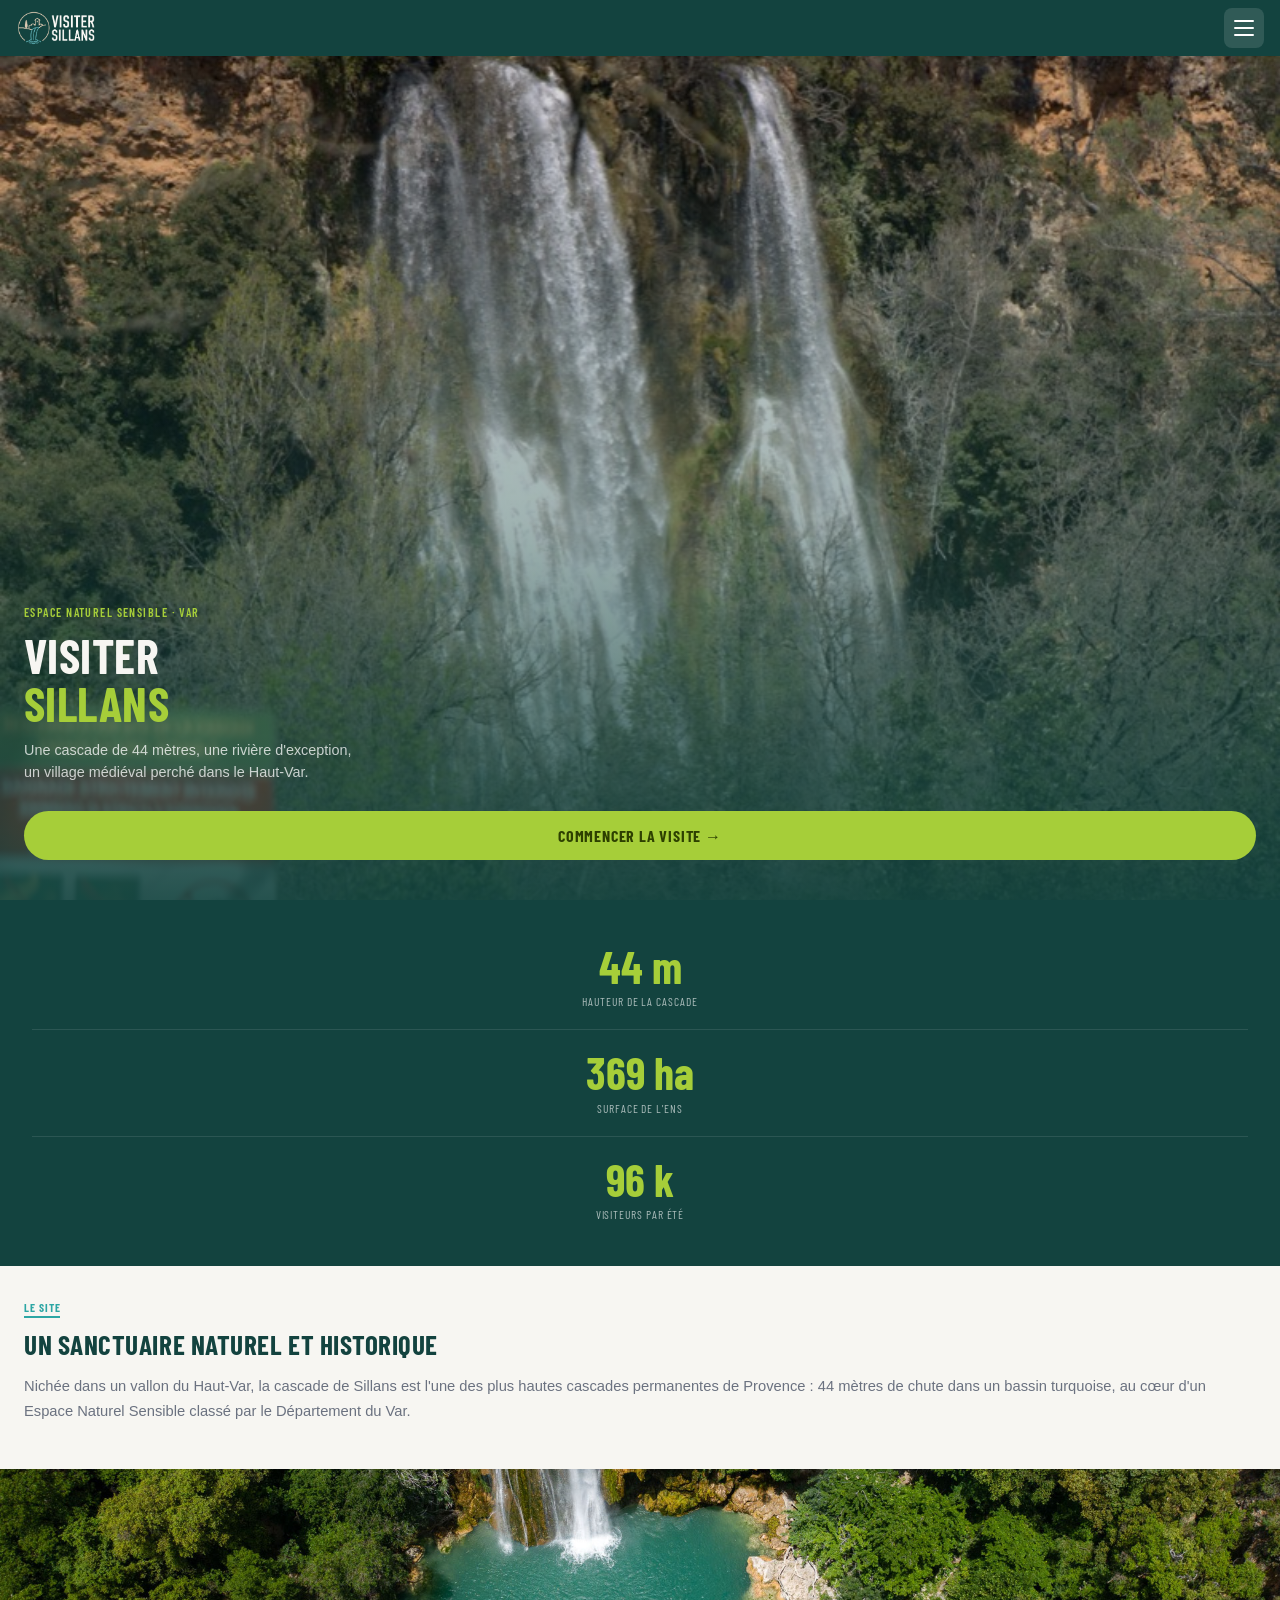
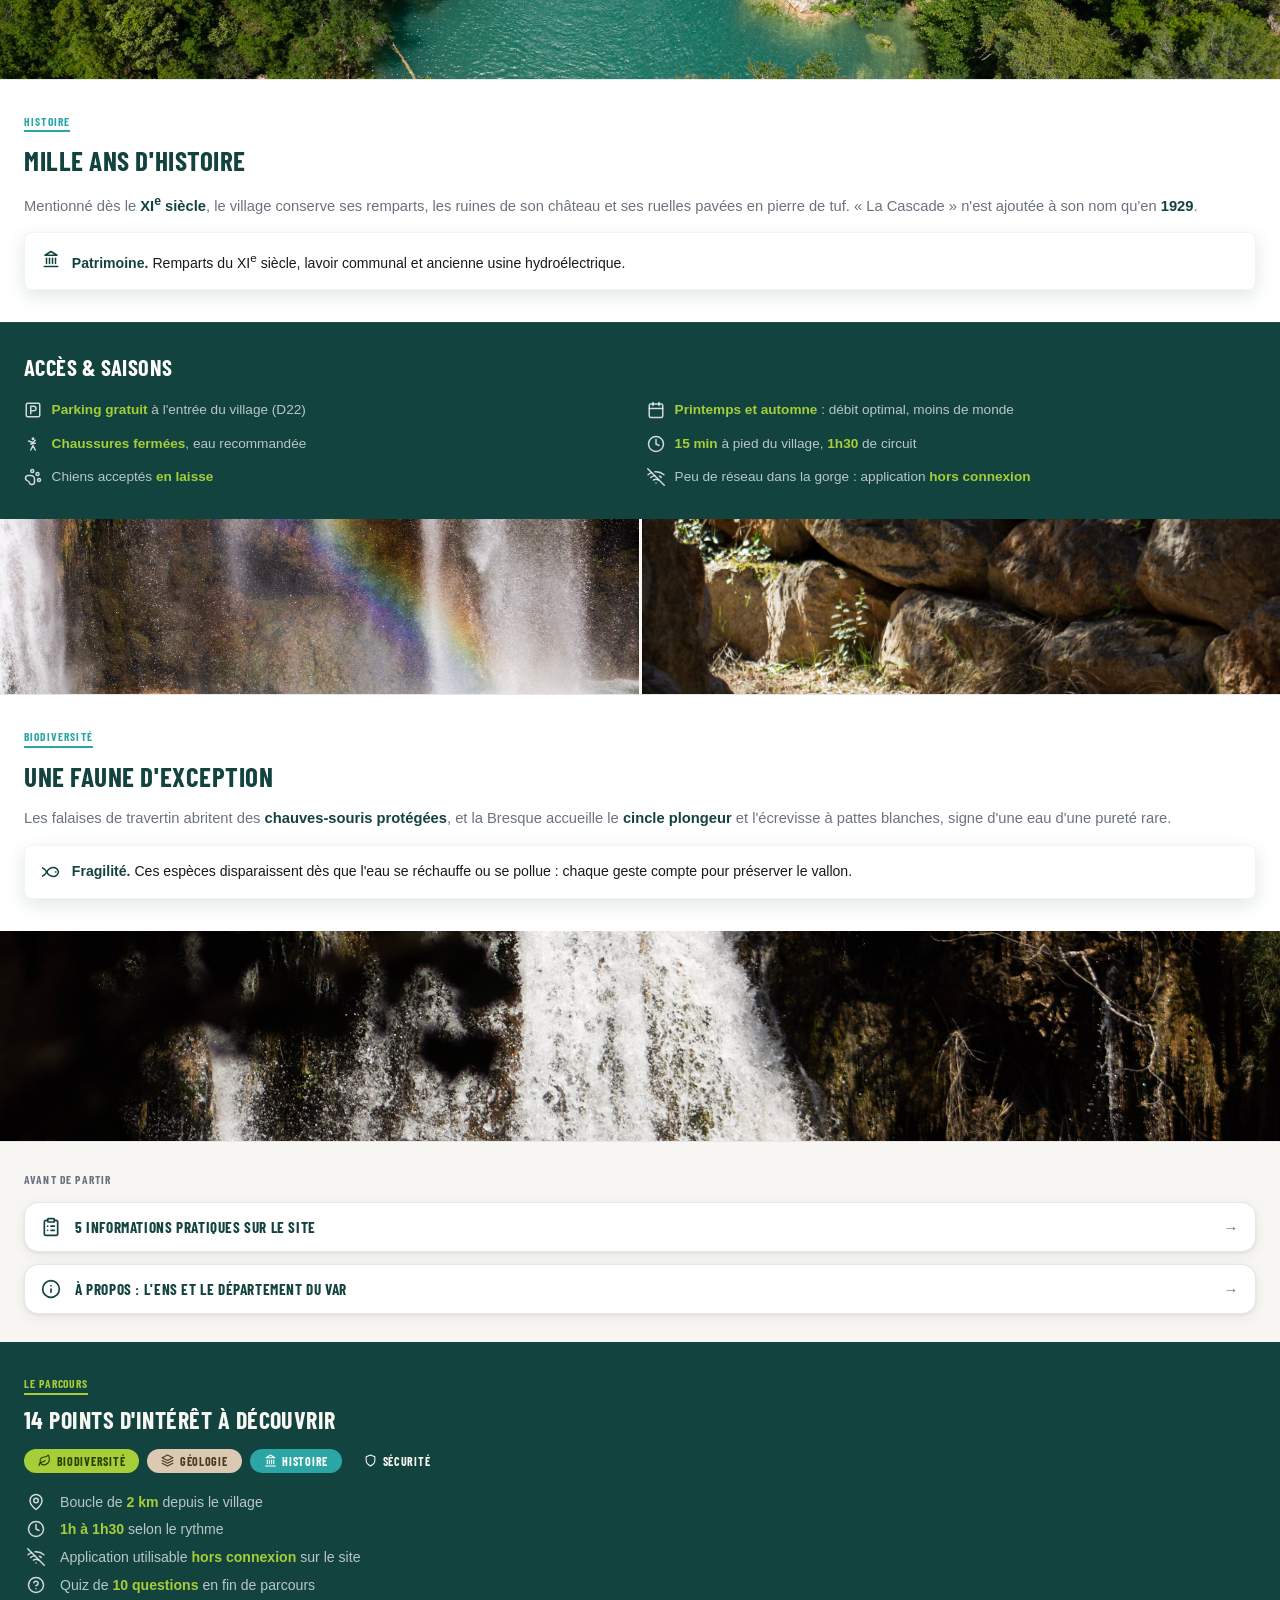
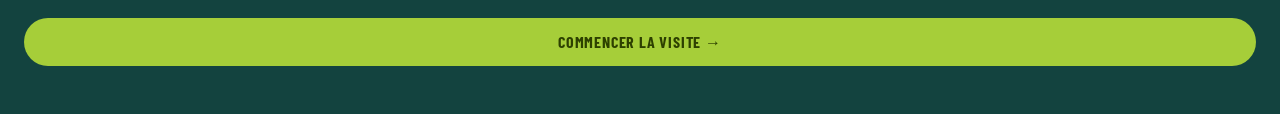
==== commit cbdf25bd: "Refonte écran de résultat quiz, mascottes, accueil allégé, fix navbar & offline Quiz - Écran de résu" ====
--- a/index.html
+++ b/index.html
@@ -2,7 +2,7 @@
 <html lang="fr">
 <head>
   <meta charset="UTF-8">
-  <meta name="viewport" content="width=device-width, initial-scale=1.0, user-scalable=no">
+  <meta name="viewport" content="width=device-width, initial-scale=1.0">
   <meta name="theme-color" content="#13433F">
   <link rel="icon" type="image/png" href="/img/logo.png">
   <link rel="apple-touch-icon" href="/img/logo.png">
@@ -14,7 +14,7 @@
   <meta property="og:image" content="/img/poi/poi-05.jpg">
   <meta property="og:locale" content="fr_FR">
   <title>Visiter Sillans-la-Cascade · ENS du Var</title>
-  <link rel="stylesheet" href="css/style.css?v=12">
+  <link rel="stylesheet" href="css/style.css?v=19">
   <style>
     .skip-link { position: absolute; top: -100%; left: 1rem; background: var(--vert-profond); color: var(--blanc-casse); padding: 0.5rem 1rem; border-radius: 0 0 var(--radius-sm) var(--radius-sm); font-family: var(--font-titre); font-size: 0.9rem; font-weight: 700; text-transform: uppercase; z-index: 9999; text-decoration: none; transition: top 0.2s; }
     .skip-link:focus { top: 0; }
@@ -30,6 +30,10 @@
     .hero__cta { display: inline-flex; align-items: center; gap: 0.6rem; background: var(--lime); color: #2d4000; font-family: var(--font-titre); font-size: 1rem; font-weight: 700; text-transform: uppercase; letter-spacing: 0.05em; padding: 0.9rem 1.75rem; border-radius: 999px; border: none; cursor: pointer; width: 100%; justify-content: center; transition: background 0.2s, transform 0.15s; }
     .hero__cta:active { transform: scale(0.98); }
     .hero__cta:hover { background: #b8dc3a; }
+    .img-ph { display: flex; flex-direction: column; align-items: center; justify-content: center; gap: 0.35rem; text-align: center; min-height: 175px; padding: 1rem; background: repeating-linear-gradient(45deg, #e8efe8, #e8efe8 14px, #dfe8df 14px, #dfe8df 28px); border: 2px dashed rgba(19,67,63,0.28); color: rgba(19,67,63,0.55); font-family: var(--font-titre); font-size: 0.7rem; font-weight: 700; text-transform: uppercase; letter-spacing: 0.06em; line-height: 1.3; }
+    .img-ph span { font-size: 0.86rem; font-weight: 600; text-transform: none; letter-spacing: 0; color: var(--vert-profond); }
+    .img-ph::before { content: '\1F4F7'; font-size: 1.6rem; }
+    .img-ph--wide { min-height: 210px; }
     .s-stats { background: var(--vert-profond); color: var(--blanc-casse); padding: 1.5rem 2rem; display: flex; flex-direction: column; align-items: center; gap: 0; }
     .stat { text-align: center; width: 100%; padding: 1.25rem 0; border-bottom: 1px solid rgba(255,255,255,0.1); }
     .stat:last-child { border-bottom: none; }
@@ -143,66 +147,24 @@
   <section class="s-intro">
     <span class="s-intro__tag">Le site</span>
     <h2 class="s-intro__title">Un sanctuaire naturel et historique</h2>
-    <p class="s-intro__text">Nichée dans un vallon du Haut-Var, la cascade de Sillans-la-Cascade est l'une des plus hautes cascades permanentes de Provence. La Bresque dévale 44 mètres dans un bassin aux reflets turquoise, coloré par les particules calcaires en suspension.</p>
-    <p class="s-intro__text">Classé Espace Naturel Sensible par le Département du Var, ce site de 369 hectares abrite une biodiversité remarquable et des vestiges historiques témoignant de siècles d'occupation humaine.</p>
+    <p class="s-intro__text">Nichée dans un vallon du Haut-Var, la cascade de Sillans est l'une des plus hautes cascades permanentes de Provence : 44 mètres de chute dans un bassin turquoise, au cœur d'un Espace Naturel Sensible classé par le Département du Var.</p>
   </section>
 
   <section class="s-img-strip" aria-hidden="true">
-    <img src="img/poi/poi-09.jpg" alt="La Bresque, rivière permanente du Haut-Var" onerror="this.style.display='none'">
-  </section>
-
-  <section class="s-content" aria-label="Géologie">
-    <span class="s-content__tag s-content__tag--geo">Géologie</span>
-    <h2 class="s-content__title">La tuffière : une formation rare</h2>
-    <p class="s-content__text">La cascade crée une <strong>tuffière</strong>, formation géologique d'exception où le calcaire dissous dans la Bresque se dépose sur les mousses, les pétrifiant au fil des décennies. Ces dépôts de travertin, aux teintes crèmes et rosées, forment les falaises caractéristiques qui encadrent le bassin.</p>
-    <p class="s-content__text">Le contraste entre le rose du travertin et les reflets émeraude de l'eau est à l'origine de la réputation du site bien au-delà du Var.</p>
-    <div class="s-content__fact">
-      <span class="s-content__fact-icon" aria-hidden="true"><svg width="18" height="18" viewBox="0 0 24 24" fill="none" stroke="currentColor" stroke-width="2" stroke-linecap="round" stroke-linejoin="round"><path d="m21.73 18-8-14a2 2 0 0 0-3.48 0l-8 14A2 2 0 0 0 4 21h16a2 2 0 0 0 1.73-3Z"/><path d="M12 9v4"/><path d="M12 17h.01"/></svg></span>
-      <p class="s-content__fact-text"><strong>Extrême fragilité.</strong> Les concrétions calcaires mettent des décennies à se former, et le moindre piétinement les détruit pour de bon. C'est la première raison pour laquelle on ne se baigne pas ici.</p>
-    </div>
+    <img src="img/vuecomplete.jpg" alt="Vue d'ensemble du site" onerror="this.style.display='none'">
   </section>
 
   <section class="s-content s-content--alt" aria-label="Histoire">
     <span class="s-content__tag s-content__tag--histoire">Histoire</span>
-    <h2 class="s-content__title">Mille ans d'histoire médiévale</h2>
-    <p class="s-content__text">Sillans est mentionné dès le <strong>XI<sup>e</sup> siècle</strong>, lorsque l'abbaye de Saint-Victor de Marseille en devient propriétaire. Ses remparts et les ruines de son château témoignent encore de cette longue histoire, le fief passant successivement des Baux aux Pontevès, des Blacas aux Albert-Châteauneuf.</p>
-    <p class="s-content__text">Les maisons du village, construites en pierre de tuf locale, bordent des rues pavées qui mènent à l'église Notre-Dame. Ce n'est qu'en <strong>1929</strong> que « la Cascade » est officiellement ajoutée au nom de la commune.</p>
+    <h2 class="s-content__title">Mille ans d'histoire</h2>
+    <p class="s-content__text">Mentionné dès le <strong>XI<sup>e</sup> siècle</strong>, le village conserve ses remparts, les ruines de son château et ses ruelles pavées en pierre de tuf. « La Cascade » n'est ajoutée à son nom qu'en <strong>1929</strong>.</p>
     <div class="s-content__fact">
       <span class="s-content__fact-icon" aria-hidden="true"><svg width="18" height="18" viewBox="0 0 24 24" fill="none" stroke="currentColor" stroke-width="2" stroke-linecap="round" stroke-linejoin="round"><line x1="3" x2="21" y1="22" y2="22"/><line x1="6" x2="6" y1="18" y2="11"/><line x1="10" x2="10" y1="18" y2="11"/><line x1="14" x2="14" y1="18" y2="11"/><line x1="18" x2="18" y1="18" y2="11"/><polygon points="12 2 20 7 4 7"/></svg></span>
-      <p class="s-content__fact-text"><strong>Patrimoine.</strong> Remparts du XI<sup>e</sup> siècle, lavoir communal et usine hydroélectrique du début du XX<sup>e</sup> siècle qui exploita la force de la Bresque.</p>
-    </div>
-  </section>
-
-  <section class="s-img-duo" aria-hidden="true">
-    <img src="img/poi/poi-02.jpg" alt="Oliveraie historique" onerror="this.style.display='none'">
-    <img src="img/poi/poi-01.jpg" alt="Entrée du site" onerror="this.style.display='none'">
-  </section>
-
-  <section class="s-content" aria-label="La Bresque">
-    <span class="s-content__tag s-content__tag--bresque">La Bresque</span>
-    <h2 class="s-content__title">Une rivière permanente, une exception</h2>
-    <p class="s-content__text">Dans un contexte méditerranéen où l'assèchement estival est la norme, la Bresque coule de façon <strong>permanente</strong> toute l'année. Elle offre un habitat stable à des espèces exigeantes sur la qualité de l'eau.</p>
-    <div class="s-content__fact">
-      <span class="s-content__fact-icon" aria-hidden="true"><svg width="18" height="18" viewBox="0 0 24 24" fill="none" stroke="currentColor" stroke-width="2" stroke-linecap="round" stroke-linejoin="round"><circle cx="12" cy="12" r="10"/><line x1="4.93" y1="4.93" x2="19.07" y2="19.07"/></svg></span>
-      <p class="s-content__fact-text"><strong>Pourquoi on ne se baigne pas ici.</strong> Les courants du bassin sont traîtres et les falaises de travertin instables. Le danger reste réel, même les pieds dans l'eau.</p>
-    </div>
-  </section>
-
-  <section class="s-content s-content--alt" aria-label="Faune et biodiversité">
-    <span class="s-content__tag s-content__tag--faune">Biodiversité</span>
-    <h2 class="s-content__title">Une faune d'exception</h2>
-    <p class="s-content__text">L'humidité permanente de la gorge crée un micro-climat unique. Les falaises de travertin abritent plusieurs espèces de <strong>chauves-souris protégées</strong> (Murin de Capaccini, Grand Murin) qui chassent au-dessus du bassin à la tombée de la nuit. Les fougères hygrophiles, dont la capillaire de Montpellier, tapissent les rochers humides.</p>
-    <p class="s-content__text">En observant attentivement la rivière, on peut apercevoir le <strong>cincle plongeur</strong>, seul passereau capable de marcher sous l'eau, et le vol coloré du <strong>martin-pêcheur d'Europe</strong>.</p>
-    <div class="s-content__fact">
-      <span class="s-content__fact-icon" aria-hidden="true"><svg width="18" height="18" viewBox="0 0 24 24" fill="none" stroke="currentColor" stroke-width="2" stroke-linecap="round" stroke-linejoin="round"><path d="M6.5 12c.94-3.46 4.94-6 8.5-6 3.56 0 6.06 2.54 7 6-.94 3.46-3.44 6-7 6s-7.56-2.54-8.5-6Z"/><path d="M18 12h.5"/><path d="m6.5 12-3 3.5c-.83.83-2 1.5-3 2"/><path d="m6.5 12-3-3.5c-.83-.83-2-1.5-3-2"/></svg></span>
-      <p class="s-content__fact-text"><strong>Indicateur biologique.</strong> La présence de l'écrevisse à pattes blanches dans la Bresque témoigne de la qualité exceptionnelle de l'eau. Cette espèce protégée disparaît dès que la pollution ou la température dépasse un seuil critique.</p>
-    </div>
-  </section>
-
-  <section class="s-img-strip" aria-hidden="true">
-    <img src="img/poi/poi-11.jpg" alt="Lavoir communal de Sillans" onerror="this.style.display='none'">
-  </section>
-
+      <p class="s-content__fact-text"><strong>Patrimoine.</strong> Remparts du XI<sup>e</sup> siècle, lavoir communal et ancienne usine hydroélectrique.</p>
+    </div>
+  </section>
+
+  <!-- Accès & saisons remonté au milieu pour y arriver vite -->
   <section class="s-acces" aria-label="Accès et saisons">
     <h2 class="s-acces__title">Accès &amp; saisons</h2>
     <div class="s-acces__grid">
@@ -213,6 +175,25 @@
       <div class="s-acces__item"><span class="s-acces__icon" aria-hidden="true"><svg width="18" height="18" viewBox="0 0 24 24" fill="none" stroke="currentColor" stroke-width="2" stroke-linecap="round" stroke-linejoin="round"><circle cx="11" cy="4" r="2"/><circle cx="18" cy="8" r="2"/><circle cx="20" cy="16" r="2"/><path d="M9 10a5 5 0 0 1 5 5v3.5a3.5 3.5 0 0 1-6.84 1.045Q6.52 17.48 4.46 16.84A3.5 3.5 0 0 1 5.5 10Z"/></svg></span><span>Chiens acceptés <span class="accent-lime">en laisse</span></span></div>
       <div class="s-acces__item"><span class="s-acces__icon" aria-hidden="true"><svg width="18" height="18" viewBox="0 0 24 24" fill="none" stroke="currentColor" stroke-width="2" stroke-linecap="round" stroke-linejoin="round"><line x1="1" x2="23" y1="1" y2="23"/><path d="M16.72 11.06A10.94 10.94 0 0 1 19 12.55"/><path d="M5 12.55a10.94 10.94 0 0 1 5.17-2.39"/><path d="M10.71 5.05A16 16 0 0 1 22.56 9"/><path d="M1.42 9a15.91 15.91 0 0 1 4.7-2.88"/><path d="M8.53 16.11a6 6 0 0 1 6.95 0"/><line x1="12" x2="12.01" y1="20" y2="20"/></svg></span><span>Peu de réseau dans la gorge : application <span class="accent-lime">hors connexion</span></span></div>
     </div>
+  </section>
+
+  <section class="s-img-duo" aria-hidden="true">
+    <img src="img/bassinbas.jpeg" alt="Le bassin turquoise vu d'en bas" onerror="this.style.display='none'">
+    <img src="img/sentierombre.jpeg" alt="Le sentier ombragé du vallon" onerror="this.style.display='none'">
+  </section>
+
+  <section class="s-content s-content--alt" aria-label="Faune et biodiversité">
+    <span class="s-content__tag s-content__tag--faune">Biodiversité</span>
+    <h2 class="s-content__title">Une faune d'exception</h2>
+    <p class="s-content__text">Les falaises de travertin abritent des <strong>chauves-souris protégées</strong>, et la Bresque accueille le <strong>cincle plongeur</strong> et l'écrevisse à pattes blanches, signe d'une eau d'une pureté rare.</p>
+    <div class="s-content__fact">
+      <span class="s-content__fact-icon" aria-hidden="true"><svg width="18" height="18" viewBox="0 0 24 24" fill="none" stroke="currentColor" stroke-width="2" stroke-linecap="round" stroke-linejoin="round"><path d="M6.5 12c.94-3.46 4.94-6 8.5-6 3.56 0 6.06 2.54 7 6-.94 3.46-3.44 6-7 6s-7.56-2.54-8.5-6Z"/><path d="M18 12h.5"/><path d="m6.5 12-3 3.5c-.83.83-2 1.5-3 2"/><path d="m6.5 12-3-3.5c-.83-.83-2-1.5-3-2"/></svg></span>
+      <p class="s-content__fact-text"><strong>Fragilité.</strong> Ces espèces disparaissent dès que l'eau se réchauffe ou se pollue : chaque geste compte pour préserver le vallon.</p>
+    </div>
+  </section>
+
+  <section class="s-img-strip" aria-hidden="true">
+    <img src="img/cascadebas.jpeg" alt="La cascade vue en contrebas" onerror="this.style.display='none'">
   </section>
 
   <section class="s-avant" aria-label="Avant la visite">
@@ -239,7 +220,7 @@
       <span class="badge-theme badge-securite"><svg width="13" height="13" viewBox="0 0 24 24" fill="none" stroke="currentColor" stroke-width="2" stroke-linecap="round" stroke-linejoin="round"><path d="M12 22s8-4 8-10V5l-8-3-8 3v7c0 6 8 10 8 10z"/></svg> Sécurité</span>
     </div>
     <ul class="circuit-info">
-      <li class="circuit-info__item"><span class="circuit-info__icon" aria-hidden="true"><svg width="18" height="18" viewBox="0 0 24 24" fill="none" stroke="currentColor" stroke-width="2" stroke-linecap="round" stroke-linejoin="round"><path d="M20 10c0 6-8 12-8 12s-8-6-8-12a8 8 0 0 1 16 0Z"/><circle cx="12" cy="10" r="3"/></svg></span><span>Circuit de <span class="accent-lime">2 km</span> aller-retour depuis le village</span></li>
+      <li class="circuit-info__item"><span class="circuit-info__icon" aria-hidden="true"><svg width="18" height="18" viewBox="0 0 24 24" fill="none" stroke="currentColor" stroke-width="2" stroke-linecap="round" stroke-linejoin="round"><path d="M20 10c0 6-8 12-8 12s-8-6-8-12a8 8 0 0 1 16 0Z"/><circle cx="12" cy="10" r="3"/></svg></span><span>Boucle de <span class="accent-lime">2 km</span> depuis le village</span></li>
       <li class="circuit-info__item"><span class="circuit-info__icon" aria-hidden="true"><svg width="18" height="18" viewBox="0 0 24 24" fill="none" stroke="currentColor" stroke-width="2" stroke-linecap="round" stroke-linejoin="round"><circle cx="12" cy="12" r="10"/><polyline points="12 6 12 12 16 14"/></svg></span><span><span class="accent-lime">1h à 1h30</span> selon le rythme</span></li>
       <li class="circuit-info__item"><span class="circuit-info__icon" aria-hidden="true"><svg width="18" height="18" viewBox="0 0 24 24" fill="none" stroke="currentColor" stroke-width="2" stroke-linecap="round" stroke-linejoin="round"><line x1="1" x2="23" y1="1" y2="23"/><path d="M16.72 11.06A10.94 10.94 0 0 1 19 12.55"/><path d="M5 12.55a10.94 10.94 0 0 1 5.17-2.39"/><path d="M10.71 5.05A16 16 0 0 1 22.56 9"/><path d="M1.42 9a15.91 15.91 0 0 1 4.7-2.88"/><path d="M8.53 16.11a6 6 0 0 1 6.95 0"/><line x1="12" x2="12.01" y1="20" y2="20"/></svg></span><span>Application utilisable <span class="accent-lime">hors connexion</span> sur le site</span></li>
       <li class="circuit-info__item"><span class="circuit-info__icon" aria-hidden="true"><svg width="18" height="18" viewBox="0 0 24 24" fill="none" stroke="currentColor" stroke-width="2" stroke-linecap="round" stroke-linejoin="round"><circle cx="12" cy="12" r="10"/><path d="M9.09 9a3 3 0 0 1 5.83 1c0 2-3 3-3 3"/><path d="M12 17h.01"/></svg></span><span>Quiz de <span class="accent-lime">10 questions</span> en fin de parcours</span></li>
@@ -253,11 +234,7 @@
       <div class="s-progress__bar"><div class="s-progress__fill" id="progress-fill"></div></div>
     </div>
 
-    <p class="cta-peek-label">On vous attend sur le sentier&nbsp;!</p>
-    <div class="cta-peek">
-      <img class="cta-peek__mascotte" src="img/mascotte-07.svg" alt="" aria-hidden="true" onerror="this.style.display='none'">
-      <button class="hero__cta" onclick="lancerVisite()">Commencer la visite →</button>
-    </div>
+    <button class="hero__cta" onclick="lancerVisite()">Commencer la visite →</button>
   </section>
 
 </main>
@@ -342,64 +319,55 @@
     setTimeout(function() { window.location.href = 'html/regles.html'; }, 700);
   }
 
-  // Pas de Cache API → aller directement
+  // ── Étape 0 : enregistrer le Service Worker AVANT de remplir le cache.
+  //   Il pré-cache l'app shell (HTML/CSS/JS/carte/données) et possède les
+  //   buckets de cache ; on écrit ensuite dans le même espace pour que tout
+  //   survive (le SW purge les anciens caches à l'activation).
+  if ('serviceWorker' in navigator) {
+    try {
+      setProgress(4, 'Préparation hors-ligne…');
+      await navigator.serviceWorker.register('sw.js');
+      await navigator.serviceWorker.ready;
+    } catch(e) {}
+  }
+
+  // Pas de Cache API → aller directement (le SW gère le reste s'il existe)
   if (!('caches' in window)) { setTimeout(goToApp, 400); return; }
 
   try {
-    setProgress(5, 'Ouverture du cache…');
-    var cache = await caches.open('visiter-sillans-v9');
-
-    // ── Étape 1 : assets critiques (carte, données, pages) ──────────
-    setProgress(8, 'Carte et données…');
-    var coreAssets = [
-      'data/poi.json', 'img/Map.svg',
-      'html/carte.html', 'html/regles.html', 'html/qcm.html', 'html/a-propos.html',
-      'css/style.css?v=12', 'js/carte.js', 'js/app.js', 'js/progress.js',
-      'js/proximity.js', 'js/transitions.js'
-    ];
-    await Promise.allSettled(coreAssets.map(function(url) {
-      return fetch(url).then(function(r) {
-        if (r.ok) return cache.put(url, r);
-      }).catch(function() {});
-    }));
-    setProgress(18, 'Pages chargées…');
-
-    // ── Étape 2 : photos des 14 POI (vraie progression) ─────────────
-    var POI_TOTAL = 14;
-    var loaded = 0;
-    var missing = 0;
-
+    // Cache média persistant (photos + audio), conservé d'une version à l'autre.
+    var media = await caches.open('visiter-sillans-media');
+
+    var POI_TOTAL   = 14;
+    var TOTAL_FILES = POI_TOTAL * 2; // 14 photos + 14 audios
+    var done = 0, missing = 0;
+
+    async function cacheFile(url) {
+      try {
+        var hit = await media.match(url);            // déjà en cache → on saute (idempotent)
+        if (!hit) {
+          var resp = await fetch(url, { cache: 'reload' });
+          if (resp.ok) await media.put(url, resp);
+          else missing++;
+        }
+      } catch(e) { missing++; }
+      done++;
+      // 6 % → 94 % répartis sur les 28 fichiers
+      setProgress(6 + (done / TOTAL_FILES) * 88,
+        'Téléchargement ' + done + ' / ' + TOTAL_FILES
+        + (missing > 0 ? ' (' + missing + ' manquant' + (missing > 1 ? 's' : '') + ')' : '') + '…');
+    }
+
+    // ── Photos des 14 POI ───────────────────────────────────────────
     for (var i = 1; i <= POI_TOTAL; i++) {
-      var num  = String(i).padStart(2, '0');
-      var url  = 'img/poi/poi-' + num + '.jpg';
-      try {
-        var resp = await fetch(url);
-        if (resp.ok) {
-          await cache.put(url, resp);
-          loaded++;
-        } else {
-          missing++;
-        }
-      } catch(e) {
-        missing++;
-      }
-      // 18 % → 92 % répartis sur les 14 images
-      var pct = 18 + (i / POI_TOTAL) * 74;
-      var txt = loaded > 0
-        ? 'Photos ' + (loaded + missing) + ' / ' + POI_TOTAL
-          + (missing > 0 ? ' (' + missing + ' manquante' + (missing > 1 ? 's' : '') + ')' : '')
-        : 'Photo ' + i + ' / ' + POI_TOTAL + '…';
-      setProgress(pct, txt);
-    }
-
-    // ── Étape 3 : Service Worker ─────────────────────────────────────
-    setProgress(93, 'Finalisation…');
-    if ('serviceWorker' in navigator) {
-      try {
-        await navigator.serviceWorker.register('sw.js');
-      } catch(e) {}
-    }
-
+      await cacheFile('img/poi/poi-' + String(i).padStart(2, '0') + '.jpg');
+    }
+    // ── Narrations audio des 14 POI ─────────────────────────────────
+    for (var j = 1; j <= POI_TOTAL; j++) {
+      await cacheFile('audio/poi-' + String(j).padStart(2, '0') + '.mp3');
+    }
+
+    setProgress(96, 'Finalisation…');
     goToApp();
 
   } catch(e) {
--- a/css/style.css
+++ b/css/style.css
@@ -634,7 +634,7 @@
   padding: 2rem 1.5rem 5rem;
 }
 .score-screen.visible { display: block; }
-.score-mascotte { font-size: 3rem; margin: 0.25rem 0; }
+.score-mascotte { width: 104px; height: auto; display: block; margin: 0.25rem auto 0.5rem; filter: drop-shadow(0 6px 12px rgba(0,0,0,0.18)); }
 .score-nombre {
   display: flex;
   align-items: center;
@@ -831,10 +831,12 @@
   display: flex;
   align-items: flex-start;
   gap: 0.75rem;
-  padding: 0.875rem 1rem;
-  background: rgba(19,67,63,0.05);
+  padding: 0.95rem 1.05rem;
+  background: #fff;
   border-radius: var(--radius-sm);
-  margin-top: 0.75rem;
+  margin-top: 0.9rem;
+  box-shadow: 0 6px 18px rgba(19,67,63,0.13);
+  border: 1px solid rgba(19,67,63,0.05);
 }
 .s-content__fact-icon {
   flex-shrink: 0;
@@ -990,7 +992,10 @@
   to   { opacity: 0; transform: translateY(-8px); }
 }
 body {
-  animation: pageEnter 0.28s cubic-bezier(0.25, 0.46, 0.45, 0.94) both;
+  /* backwards (et non both) : le transform ne PERSISTE pas après l'animation,
+     sinon body devient le bloc conteneur des éléments position:fixed (nav-drawer)
+     qui se retrouvent ancrés au document au lieu du viewport → menu hors écran. */
+  animation: pageEnter 0.28s cubic-bezier(0.25, 0.46, 0.45, 0.94) backwards;
 }
 html.page-exit body {
   animation: pageExit 0.22s ease forwards;
@@ -1186,10 +1191,11 @@
 
 .score-screen {
   position: relative;
-  overflow: hidden;
+  overflow-x: hidden;
+  overflow-y: auto;
   isolation: isolate;
   min-height: calc(100dvh - var(--header-height));
-  padding-top: 3rem;
+  padding-top: 2.25rem;
 }
 .score-screen.visible {
   display: flex;
@@ -1213,10 +1219,76 @@
   z-index: -1;
   background: linear-gradient(180deg, rgba(19,67,63,0.78) 0%, rgba(19,67,63,0.94) 100%);
 }
-.score-screen .score-mascotte { animation: float 3s ease-in-out infinite; }
-.score-screen .score-nombre { animation: popIn 0.5s cubic-bezier(0.34,1.56,0.64,1) both; }
-.score-screen .score-niveau { color: var(--lime); }
-.score-screen .score-desc { color: rgba(255,255,255,0.8); max-width: 30ch; margin-left: auto; margin-right: auto; }
+/* ── Écran de résultat : grande mascotte + anneau + badge + points ── */
+.score-mascotte-wrap {
+  position: relative;
+  display: flex;
+  justify-content: center;
+  margin-bottom: -0.25rem;
+}
+.score-mascotte-wrap::before {            /* halo lumineux derrière la mascotte */
+  content: '';
+  position: absolute;
+  top: 50%; left: 50%;
+  width: 260px; height: 260px;
+  transform: translate(-50%, -50%);
+  background: radial-gradient(circle, rgba(166,206,57,0.38) 0%, rgba(166,206,57,0) 62%);
+  z-index: -1;
+  pointer-events: none;
+}
+.score-screen .score-mascotte {
+  width: 188px;
+  margin: 0;
+  filter: drop-shadow(0 10px 20px rgba(0,0,0,0.3));
+  animation: float 3.4s ease-in-out infinite;
+}
+.score-eyebrow {
+  font-family: var(--font-titre);
+  font-size: 1rem; font-weight: 700;
+  text-transform: uppercase; letter-spacing: 0.14em;
+  color: var(--lime);
+  margin-bottom: 0.7rem;
+  animation: popIn 0.5s cubic-bezier(0.34,1.56,0.64,1) both;
+}
+.score-ring {
+  --pct: 0;
+  width: 158px; height: 158px;
+  border-radius: 50%;
+  display: grid; place-items: center;
+  margin: 0 auto 0.85rem;
+  background: conic-gradient(var(--lime) calc(var(--pct) * 1%), rgba(255,255,255,0.16) 0);
+  box-shadow: 0 10px 34px rgba(0,0,0,0.28);
+  transition: background 0.6s ease;
+}
+.score-screen .score-nombre {
+  width: 128px; height: 128px;
+  border: none;
+  box-shadow: inset 0 2px 6px rgba(0,0,0,0.08);
+  margin: 0;
+  font-size: 2.4rem;
+  animation: popIn 0.5s cubic-bezier(0.34,1.56,0.64,1) both;
+}
+.score-dots {
+  display: flex; justify-content: center; flex-wrap: wrap;
+  gap: 7px; max-width: 220px; margin: 0 auto 1.1rem;
+}
+.score-dots span {
+  width: 12px; height: 12px; border-radius: 50%;
+  background: rgba(255,255,255,0.22);
+  transition: background 0.3s, box-shadow 0.3s;
+}
+.score-dots span.on { background: var(--lime); box-shadow: 0 0 9px rgba(166,206,57,0.65); }
+.score-screen .score-niveau {
+  display: inline-block;
+  background: var(--lime);
+  color: #2d4000;
+  padding: 0.4rem 1.1rem;
+  border-radius: 999px;
+  font-size: 1rem;
+  letter-spacing: 0.05em;
+  margin-bottom: 0.7rem;
+}
+.score-screen .score-desc { color: rgba(255,255,255,0.82); max-width: 30ch; margin-left: auto; margin-right: auto; }
 .score-screen .btn-ghost { color: #fff; border-color: rgba(255,255,255,0.5); }
 .score-screen .btn-ghost:hover { background: rgba(255,255,255,0.12); color: #fff; }
 @keyframes float { 0%, 100% { transform: translateY(0); } 50% { transform: translateY(-10px); } }
@@ -1274,49 +1346,33 @@
    MASCOTTE
    ============================================ */
 
-/* Mascotte cachée derrière le bouton : yeux + mains qui dépassent */
-.cta-peek-label {
-  font-family: var(--font-titre);
-  font-size: 0.78rem;
-  font-weight: 700;
-  text-transform: uppercase;
-  letter-spacing: 0.05em;
-  color: rgba(255,255,255,0.65);
-  text-align: center;
-  margin: 0.25rem 0 0;
-}
-.cta-peek {
-  position: relative;
-  padding-top: 112px;
-  overflow: hidden;
-}
-.cta-peek .hero__cta,
-.cta-peek .btn { position: relative; z-index: 2; }
-.cta-peek__mascotte {
+/* Mascotte qui jette un œil derrière le bouton « Commencer la visite » (accueil) */
+.hero-cta-peek { position: relative; }
+.hero-cta-peek .hero__cta { position: relative; z-index: 1; }
+.hero-cta-peek__mascotte {
   position: absolute;
-  left: 50%;
-  bottom: 10px;
-  width: 184px;
+  right: 18px;
+  bottom: 20px;
+  width: 72px;
   height: auto;
-  z-index: 1;
+  z-index: 0;
   pointer-events: none;
-  filter: drop-shadow(0 5px 9px rgba(0,0,0,0.28));
-  animation: peek 5s ease-in-out infinite;
-}
-@keyframes peek {
-  0%, 100% { transform: translateX(-50%) translateY(6px); }
-  50%      { transform: translateX(-50%) translateY(-3px); }
+  filter: drop-shadow(0 5px 10px rgba(0,0,0,0.35));
+  animation: peek-side 5s ease-in-out infinite;
 }
 /* Mascotte du quiz : grosse, dans le coin bas-droite, coupée par le bord */
 .qcm-mascotte {
   position: absolute;
-  right: -38px;
+  right: -22px;
   bottom: -14px;
   width: 270px;
   max-width: 76vw;
   margin: 0;
   z-index: -1;            /* derrière les cartes de réponse (qui la masquent) */
   pointer-events: none;
+  opacity: 1;
+  visibility: visible;
+  transition: opacity 0.4s ease, visibility 0.4s ease;
   animation: float 5s ease-in-out infinite;
 }
 .qcm-mascotte img {
@@ -1325,11 +1381,10 @@
   height: auto;
   filter: drop-shadow(0 6px 14px rgba(0,0,0,0.16));
 }
-/* Quand on a répondu (explication affichée), l'écran se remplit : on efface la mascotte */
+/* Quand on a répondu (explication affichée), l'écran se remplit : on efface la mascotte en fondu */
 .qcm-explication.visible ~ .qcm-mascotte {
   opacity: 0;
   visibility: hidden;
-  transition: opacity 0.3s ease;
 }
 /* Mascotte qui jette un œil derrière le bandeau de chiffres (à propos) */
 .hero-peek { position: relative; }
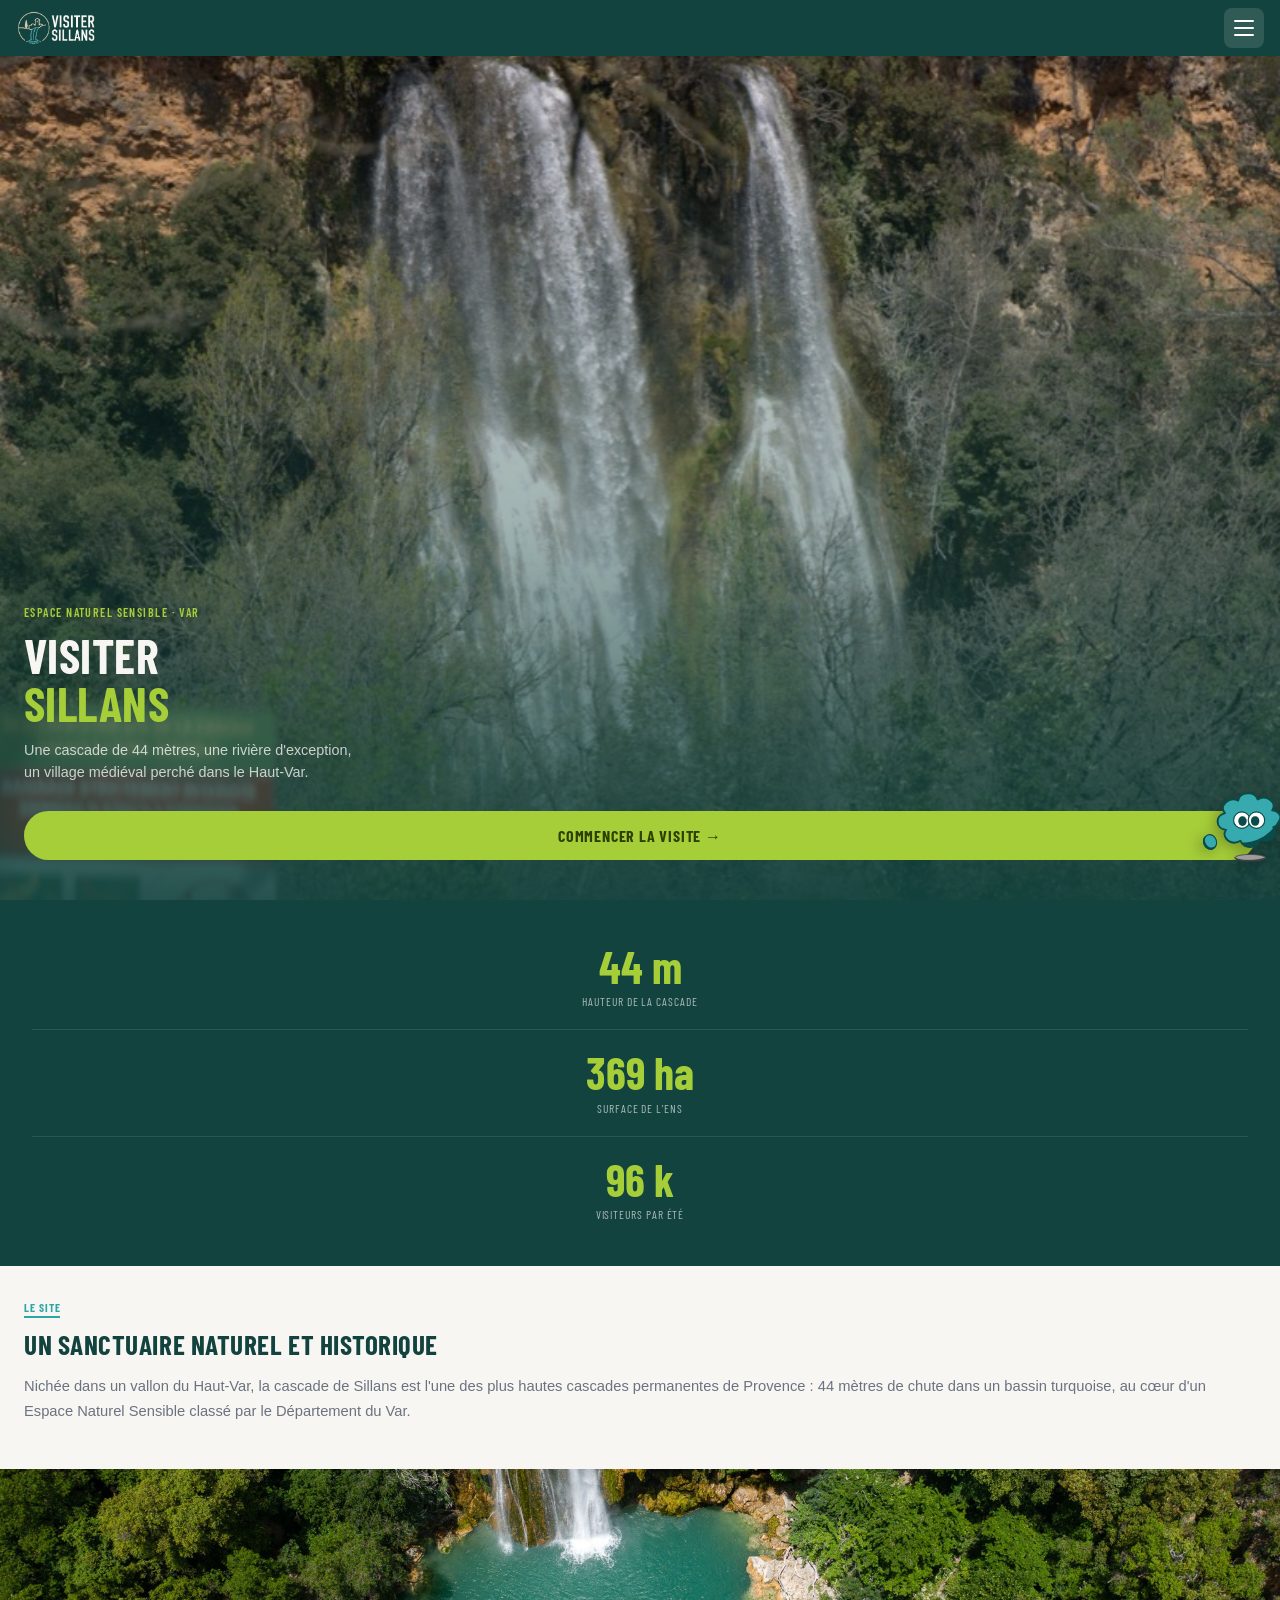
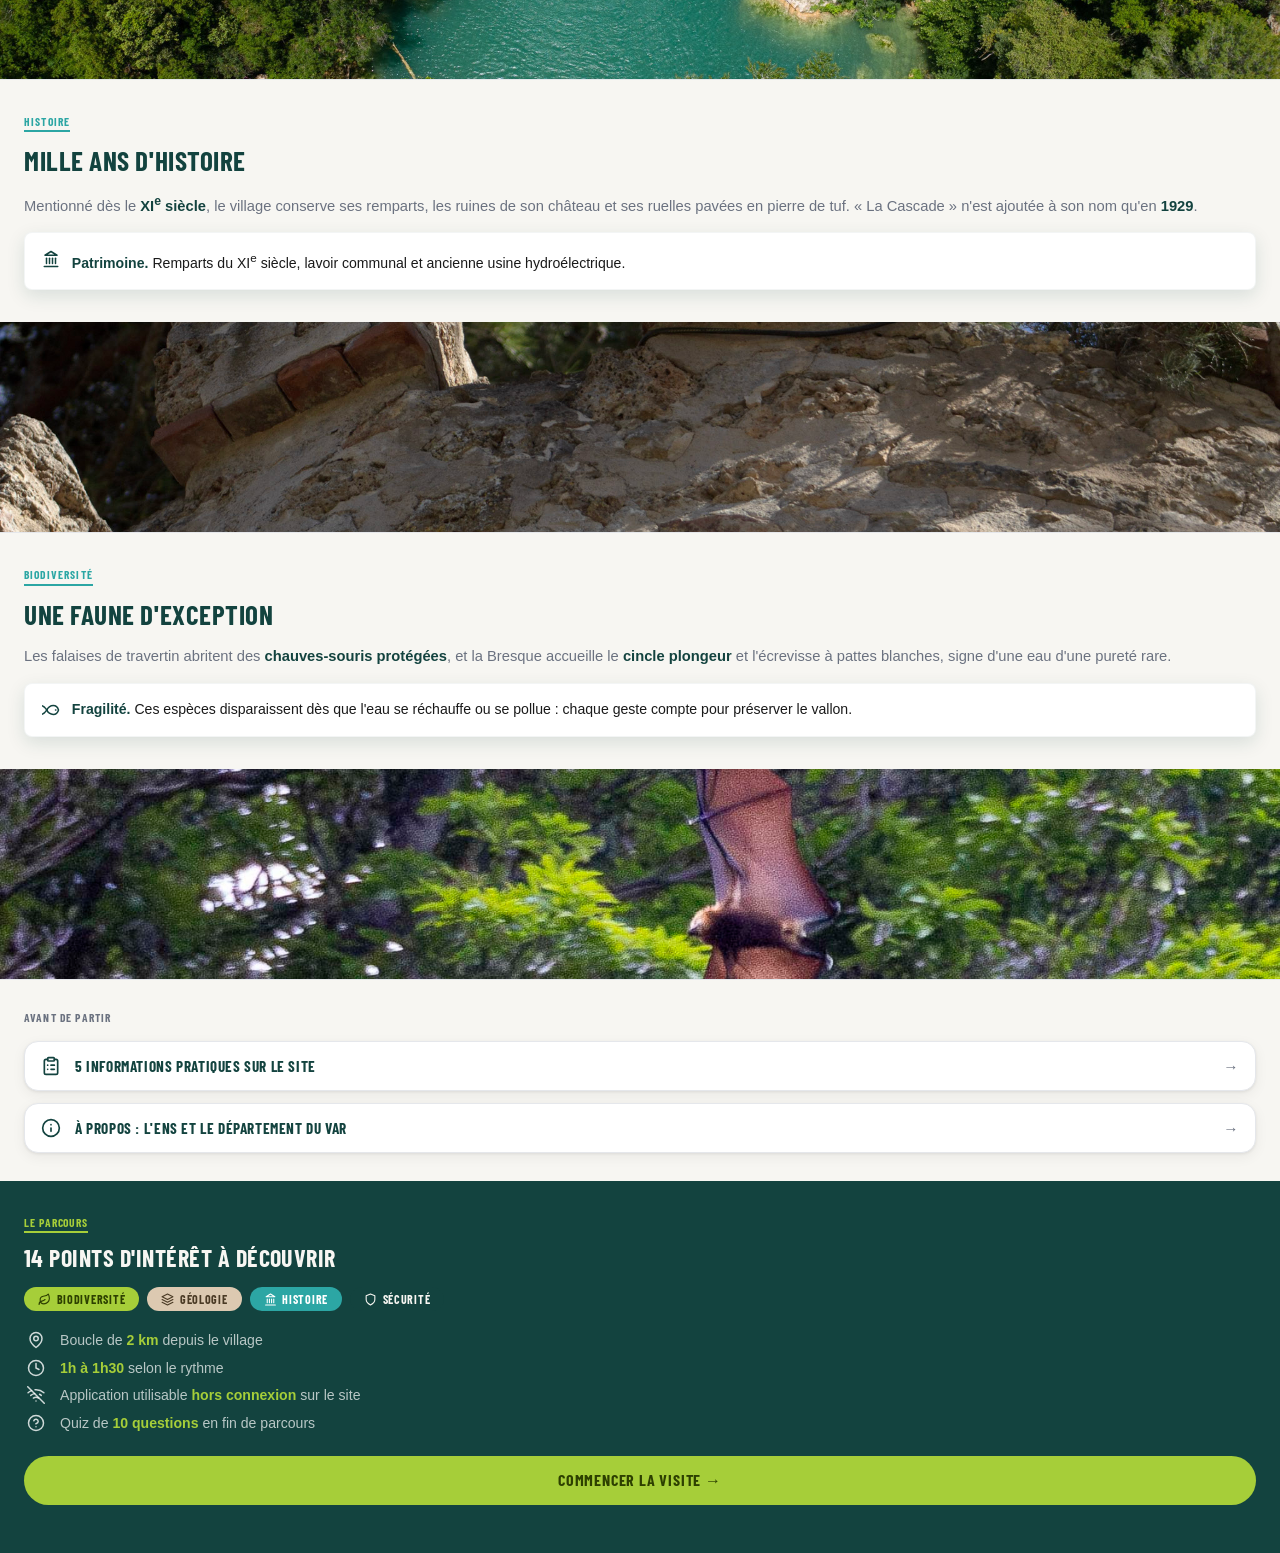
==== commit 0a7a26bc: "Accès & saisons en overlay (mascotte fixe), images accueil liées au texte - « Accès & saisons » reti" ====
--- a/index.html
+++ b/index.html
@@ -14,7 +14,7 @@
   <meta property="og:image" content="/img/poi/poi-05.jpg">
   <meta property="og:locale" content="fr_FR">
   <title>Visiter Sillans-la-Cascade · ENS du Var</title>
-  <link rel="stylesheet" href="css/style.css?v=19">
+  <link rel="stylesheet" href="css/style.css?v=22">
   <style>
     .skip-link { position: absolute; top: -100%; left: 1rem; background: var(--vert-profond); color: var(--blanc-casse); padding: 0.5rem 1rem; border-radius: 0 0 var(--radius-sm) var(--radius-sm); font-family: var(--font-titre); font-size: 0.9rem; font-weight: 700; text-transform: uppercase; z-index: 9999; text-decoration: none; transition: top 0.2s; }
     .skip-link:focus { top: 0; }
@@ -164,22 +164,8 @@
     </div>
   </section>
 
-  <!-- Accès & saisons remonté au milieu pour y arriver vite -->
-  <section class="s-acces" aria-label="Accès et saisons">
-    <h2 class="s-acces__title">Accès &amp; saisons</h2>
-    <div class="s-acces__grid">
-      <div class="s-acces__item"><span class="s-acces__icon" aria-hidden="true"><svg width="18" height="18" viewBox="0 0 24 24" fill="none" stroke="currentColor" stroke-width="2" stroke-linecap="round" stroke-linejoin="round"><rect width="18" height="18" x="3" y="3" rx="2"/><path d="M9 17V7h4a3 3 0 0 1 0 6H9"/></svg></span><span><span class="accent-lime">Parking gratuit</span> à l'entrée du village (D22)</span></div>
-      <div class="s-acces__item"><span class="s-acces__icon" aria-hidden="true"><svg width="18" height="18" viewBox="0 0 24 24" fill="none" stroke="currentColor" stroke-width="2" stroke-linecap="round" stroke-linejoin="round"><rect width="18" height="18" x="3" y="4" rx="2" ry="2"/><line x1="16" x2="16" y1="2" y2="6"/><line x1="8" x2="8" y1="2" y2="6"/><line x1="3" x2="21" y1="10" y2="10"/></svg></span><span><span class="accent-lime">Printemps et automne</span> : débit optimal, moins de monde</span></div>
-      <div class="s-acces__item"><span class="s-acces__icon" aria-hidden="true"><svg width="18" height="18" viewBox="0 0 24 24" fill="none" stroke="currentColor" stroke-width="2" stroke-linecap="round" stroke-linejoin="round"><circle cx="12" cy="5" r="1"/><path d="m9 20 3-6 3 6"/><path d="m6 8 6 2 3-3"/><path d="m9 12 6-1"/></svg></span><span><span class="accent-lime">Chaussures fermées</span>, eau recommandée</span></div>
-      <div class="s-acces__item"><span class="s-acces__icon" aria-hidden="true"><svg width="18" height="18" viewBox="0 0 24 24" fill="none" stroke="currentColor" stroke-width="2" stroke-linecap="round" stroke-linejoin="round"><circle cx="12" cy="12" r="10"/><polyline points="12 6 12 12 16 14"/></svg></span><span><span class="accent-lime">15 min</span> à pied du village, <span class="accent-lime">1h30</span> de circuit</span></div>
-      <div class="s-acces__item"><span class="s-acces__icon" aria-hidden="true"><svg width="18" height="18" viewBox="0 0 24 24" fill="none" stroke="currentColor" stroke-width="2" stroke-linecap="round" stroke-linejoin="round"><circle cx="11" cy="4" r="2"/><circle cx="18" cy="8" r="2"/><circle cx="20" cy="16" r="2"/><path d="M9 10a5 5 0 0 1 5 5v3.5a3.5 3.5 0 0 1-6.84 1.045Q6.52 17.48 4.46 16.84A3.5 3.5 0 0 1 5.5 10Z"/></svg></span><span>Chiens acceptés <span class="accent-lime">en laisse</span></span></div>
-      <div class="s-acces__item"><span class="s-acces__icon" aria-hidden="true"><svg width="18" height="18" viewBox="0 0 24 24" fill="none" stroke="currentColor" stroke-width="2" stroke-linecap="round" stroke-linejoin="round"><line x1="1" x2="23" y1="1" y2="23"/><path d="M16.72 11.06A10.94 10.94 0 0 1 19 12.55"/><path d="M5 12.55a10.94 10.94 0 0 1 5.17-2.39"/><path d="M10.71 5.05A16 16 0 0 1 22.56 9"/><path d="M1.42 9a15.91 15.91 0 0 1 4.7-2.88"/><path d="M8.53 16.11a6 6 0 0 1 6.95 0"/><line x1="12" x2="12.01" y1="20" y2="20"/></svg></span><span>Peu de réseau dans la gorge : application <span class="accent-lime">hors connexion</span></span></div>
-    </div>
-  </section>
-
-  <section class="s-img-duo" aria-hidden="true">
-    <img src="img/bassinbas.jpeg" alt="Le bassin turquoise vu d'en bas" onerror="this.style.display='none'">
-    <img src="img/sentierombre.jpeg" alt="Le sentier ombragé du vallon" onerror="this.style.display='none'">
+  <section class="s-img-strip" aria-hidden="true">
+    <img src="img/poi/poi-12.jpg" alt="Les remparts médiévaux de Sillans" onerror="this.style.display='none'">
   </section>
 
   <section class="s-content s-content--alt" aria-label="Faune et biodiversité">
@@ -193,7 +179,7 @@
   </section>
 
   <section class="s-img-strip" aria-hidden="true">
-    <img src="img/cascadebas.jpeg" alt="La cascade vue en contrebas" onerror="this.style.display='none'">
+    <img src="img/poi/poi-07.jpg" alt="Chauve-souris, espèce protégée du site" onerror="this.style.display='none'">
   </section>
 
   <section class="s-avant" aria-label="Avant la visite">
@@ -238,6 +224,48 @@
   </section>
 
 </main>
+
+<!-- Mascotte fixe : ouvre l'overlay Accès & saisons -->
+<button class="acces-fab" id="acces-fab" type="button" aria-label="Infos pratiques : accès et saisons" aria-haspopup="dialog" aria-expanded="false">
+  <img src="img/mascotte-07.svg" alt="" aria-hidden="true" onerror="this.style.display='none'">
+</button>
+
+<div class="acces-overlay" id="acces-overlay" role="dialog" aria-modal="true" aria-label="Accès et saisons" hidden>
+  <div class="acces-modal">
+    <button class="acces-modal__close" id="acces-close" type="button" aria-label="Fermer">✕</button>
+    <img class="acces-modal__img" src="img/parking.jpg" alt="Le parking à l'entrée du village" onerror="this.style.display='none'">
+    <div class="acces-modal__body">
+      <div class="acces-modal__head">
+        <img class="acces-modal__mascotte" src="img/mascotte-07.svg" alt="" aria-hidden="true" onerror="this.style.display='none'">
+        <div>
+          <p class="acces-modal__eyebrow">On vous guide</p>
+          <h2 class="acces-modal__title">Accès &amp; saisons</h2>
+        </div>
+      </div>
+      <div class="s-acces__grid acces-modal__grid">
+      <div class="s-acces__item"><span class="s-acces__icon" aria-hidden="true"><svg width="18" height="18" viewBox="0 0 24 24" fill="none" stroke="currentColor" stroke-width="2" stroke-linecap="round" stroke-linejoin="round"><rect width="18" height="18" x="3" y="3" rx="2"/><path d="M9 17V7h4a3 3 0 0 1 0 6H9"/></svg></span><span><span class="accent-lime">Parking gratuit</span> à l'entrée du village (D22)</span></div>
+      <div class="s-acces__item"><span class="s-acces__icon" aria-hidden="true"><svg width="18" height="18" viewBox="0 0 24 24" fill="none" stroke="currentColor" stroke-width="2" stroke-linecap="round" stroke-linejoin="round"><rect width="18" height="18" x="3" y="4" rx="2" ry="2"/><line x1="16" x2="16" y1="2" y2="6"/><line x1="8" x2="8" y1="2" y2="6"/><line x1="3" x2="21" y1="10" y2="10"/></svg></span><span><span class="accent-lime">Printemps et automne</span> : débit optimal, moins de monde</span></div>
+      <div class="s-acces__item"><span class="s-acces__icon" aria-hidden="true"><svg width="18" height="18" viewBox="0 0 24 24" fill="none" stroke="currentColor" stroke-width="2" stroke-linecap="round" stroke-linejoin="round"><circle cx="12" cy="5" r="1"/><path d="m9 20 3-6 3 6"/><path d="m6 8 6 2 3-3"/><path d="m9 12 6-1"/></svg></span><span><span class="accent-lime">Chaussures fermées</span>, eau recommandée</span></div>
+      <div class="s-acces__item"><span class="s-acces__icon" aria-hidden="true"><svg width="18" height="18" viewBox="0 0 24 24" fill="none" stroke="currentColor" stroke-width="2" stroke-linecap="round" stroke-linejoin="round"><circle cx="12" cy="12" r="10"/><polyline points="12 6 12 12 16 14"/></svg></span><span><span class="accent-lime">15 min</span> à pied du village, <span class="accent-lime">1h30</span> de circuit</span></div>
+      <div class="s-acces__item"><span class="s-acces__icon" aria-hidden="true"><svg width="18" height="18" viewBox="0 0 24 24" fill="none" stroke="currentColor" stroke-width="2" stroke-linecap="round" stroke-linejoin="round"><circle cx="11" cy="4" r="2"/><circle cx="18" cy="8" r="2"/><circle cx="20" cy="16" r="2"/><path d="M9 10a5 5 0 0 1 5 5v3.5a3.5 3.5 0 0 1-6.84 1.045Q6.52 17.48 4.46 16.84A3.5 3.5 0 0 1 5.5 10Z"/></svg></span><span>Chiens acceptés <span class="accent-lime">en laisse</span></span></div>
+      <div class="s-acces__item"><span class="s-acces__icon" aria-hidden="true"><svg width="18" height="18" viewBox="0 0 24 24" fill="none" stroke="currentColor" stroke-width="2" stroke-linecap="round" stroke-linejoin="round"><line x1="1" x2="23" y1="1" y2="23"/><path d="M16.72 11.06A10.94 10.94 0 0 1 19 12.55"/><path d="M5 12.55a10.94 10.94 0 0 1 5.17-2.39"/><path d="M10.71 5.05A16 16 0 0 1 22.56 9"/><path d="M1.42 9a15.91 15.91 0 0 1 4.7-2.88"/><path d="M8.53 16.11a6 6 0 0 1 6.95 0"/><line x1="12" x2="12.01" y1="20" y2="20"/></svg></span><span>Peu de réseau dans la gorge : application <span class="accent-lime">hors connexion</span></span></div>
+      </div>
+    </div>
+  </div>
+</div>
+
+<script>
+(function(){
+  var fab=document.getElementById("acces-fab"),ov=document.getElementById("acces-overlay"),cl=document.getElementById("acces-close");
+  if(!fab||!ov)return;
+  function open(){ov.hidden=false;requestAnimationFrame(function(){ov.classList.add("visible");});fab.setAttribute("aria-expanded","true");document.body.style.overflow="hidden";}
+  function close(){ov.classList.remove("visible");fab.setAttribute("aria-expanded","false");document.body.style.overflow="";setTimeout(function(){ov.hidden=true;},300);}
+  fab.addEventListener("click",open);
+  cl&&cl.addEventListener("click",close);
+  ov.addEventListener("click",function(e){if(e.target===ov)close();});
+  document.addEventListener("keydown",function(e){if(e.key==="Escape"&&ov.classList.contains("visible"))close();});
+})();
+</script>
 
 <div class="loading-overlay" id="loading-overlay" role="status" aria-live="polite">
   <div class="loading-logo">
--- a/css/style.css
+++ b/css/style.css
@@ -801,7 +801,7 @@
   background: var(--blanc-casse);
   border-top: 1px solid var(--gris-clair);
 }
-.s-content--alt { background: white; }
+.s-content--alt { background: var(--blanc-casse); }
 .s-content__tag {
   display: inline-block;
   font-family: var(--font-titre);
@@ -983,13 +983,15 @@
 /* ============================================
    PAGE TRANSITIONS
    ============================================ */
+/* Opacité seule : pas de transform sur body, sinon il devient le bloc conteneur
+   des éléments position:fixed (mascotte accès, nav-drawer) → mauvais ancrage. */
 @keyframes pageEnter {
-  from { opacity: 0; transform: translateY(10px); }
-  to   { opacity: 1; transform: translateY(0); }
+  from { opacity: 0; }
+  to   { opacity: 1; }
 }
 @keyframes pageExit {
-  from { opacity: 1; transform: translateY(0); }
-  to   { opacity: 0; transform: translateY(-8px); }
+  from { opacity: 1; }
+  to   { opacity: 0; }
 }
 body {
   /* backwards (et non both) : le transform ne PERSISTE pas après l'animation,
@@ -1404,3 +1406,68 @@
   0%, 100% { transform: translateY(5px); }
   50%      { transform: translateY(-2px); }
 }
+
+
+/* ============================================
+   ACCÈS & SAISONS — mascotte fixe + overlay (accueil)
+   ============================================ */
+/* Mascotte posée sur le bord bas-droite, penchée vers l'écran (pas de rond) */
+.acces-fab {
+  position: fixed;
+  right: -20px;
+  bottom: 26px;
+  width: 100px; height: auto;
+  background: none; border: none; padding: 0;
+  cursor: pointer;
+  z-index: 90;
+  transform-origin: 72% 100%;
+  filter: drop-shadow(-3px 3px 7px rgba(0,0,0,0.3));
+  animation: acces-lean 4.5s ease-in-out infinite;
+}
+.acces-fab img { width: 100%; height: auto; display: block; pointer-events: none; }
+.acces-fab:active { animation: none; transform: rotate(-14deg) scale(0.96); }
+@keyframes acces-lean {
+  0%, 100% { transform: rotate(-14deg); }
+  50%      { transform: rotate(-7deg); }
+}
+
+.acces-overlay {
+  position: fixed; inset: 0;
+  background: rgba(10,30,28,0.55);
+  -webkit-backdrop-filter: blur(3px);
+  backdrop-filter: blur(3px);
+  z-index: 1500;
+  display: flex; align-items: center; justify-content: center;
+  padding: 1.25rem;
+  opacity: 0;
+  transition: opacity 0.28s ease;
+}
+.acces-overlay.visible { opacity: 1; }
+.acces-overlay[hidden] { display: none; }
+.acces-modal {
+  position: relative;
+  width: 100%; max-width: 420px;
+  max-height: 88vh;
+  background: var(--vert-profond);
+  border-radius: 20px;
+  overflow: hidden;
+  box-shadow: 0 18px 50px rgba(0,0,0,0.45);
+  display: flex; flex-direction: column;
+  transform: translateY(18px) scale(0.97);
+  transition: transform 0.32s cubic-bezier(0.34,1.3,0.64,1);
+}
+.acces-overlay.visible .acces-modal { transform: none; }
+.acces-modal__close {
+  position: absolute; top: 10px; right: 10px;
+  width: 34px; height: 34px; border-radius: 50%;
+  background: rgba(0,0,0,0.45); color: #fff; border: none;
+  font-size: 1rem; cursor: pointer; z-index: 2;
+  display: flex; align-items: center; justify-content: center;
+}
+.acces-modal__img { width: 100%; height: 152px; object-fit: cover; display: block; flex-shrink: 0; }
+.acces-modal__body { padding: 1.1rem 1.25rem 1.5rem; overflow-y: auto; -webkit-overflow-scrolling: touch; }
+.acces-modal__head { display: flex; align-items: center; gap: 0.8rem; margin-bottom: 1.1rem; }
+.acces-modal__mascotte { width: 74px; height: auto; flex-shrink: 0; margin-top: 0; filter: drop-shadow(0 4px 8px rgba(0,0,0,0.3)); }
+.acces-modal__eyebrow { font-family: var(--font-titre); font-size: 0.72rem; font-weight: 700; text-transform: uppercase; letter-spacing: 0.1em; color: var(--lime); margin-bottom: 0.15rem; }
+.acces-modal__title { font-family: var(--font-titre); font-size: 1.5rem; font-weight: 700; text-transform: uppercase; color: #fff; line-height: 1; }
+.acces-modal__grid { grid-template-columns: 1fr; gap: 0.9rem; }
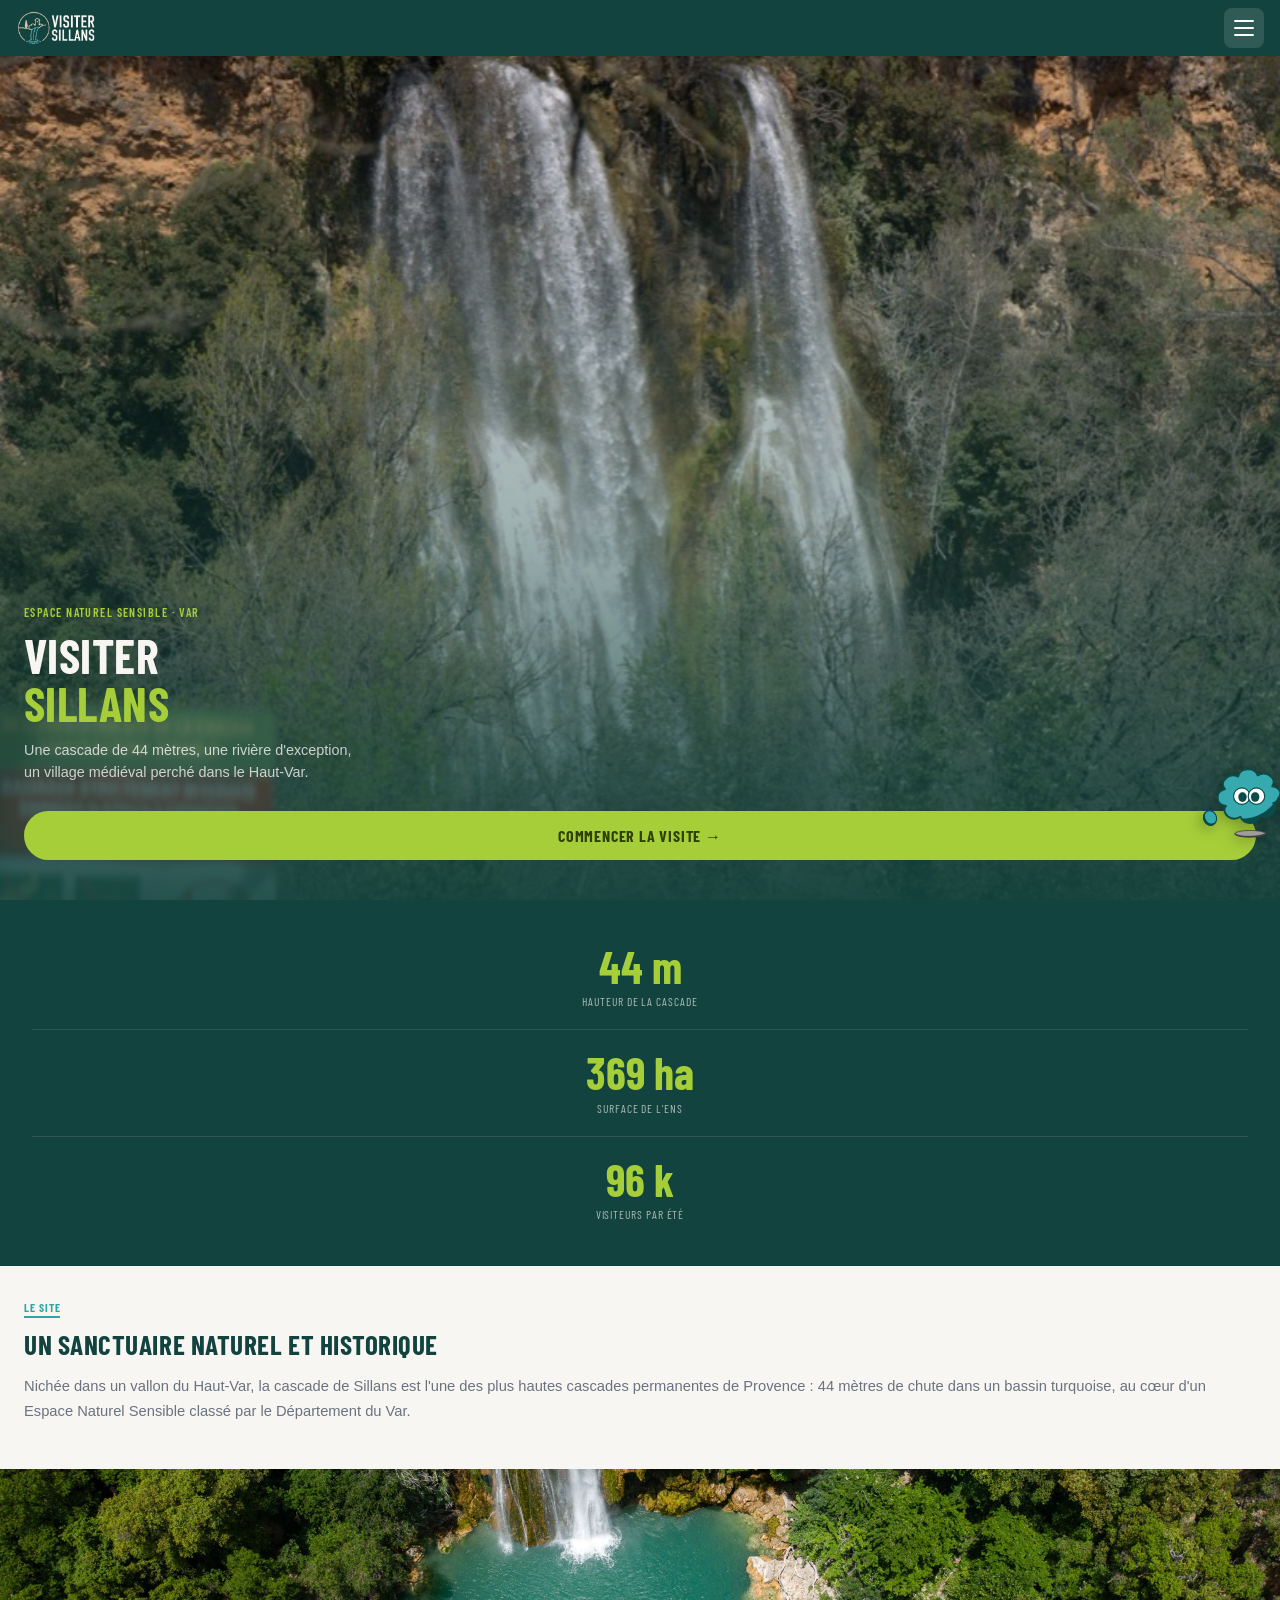
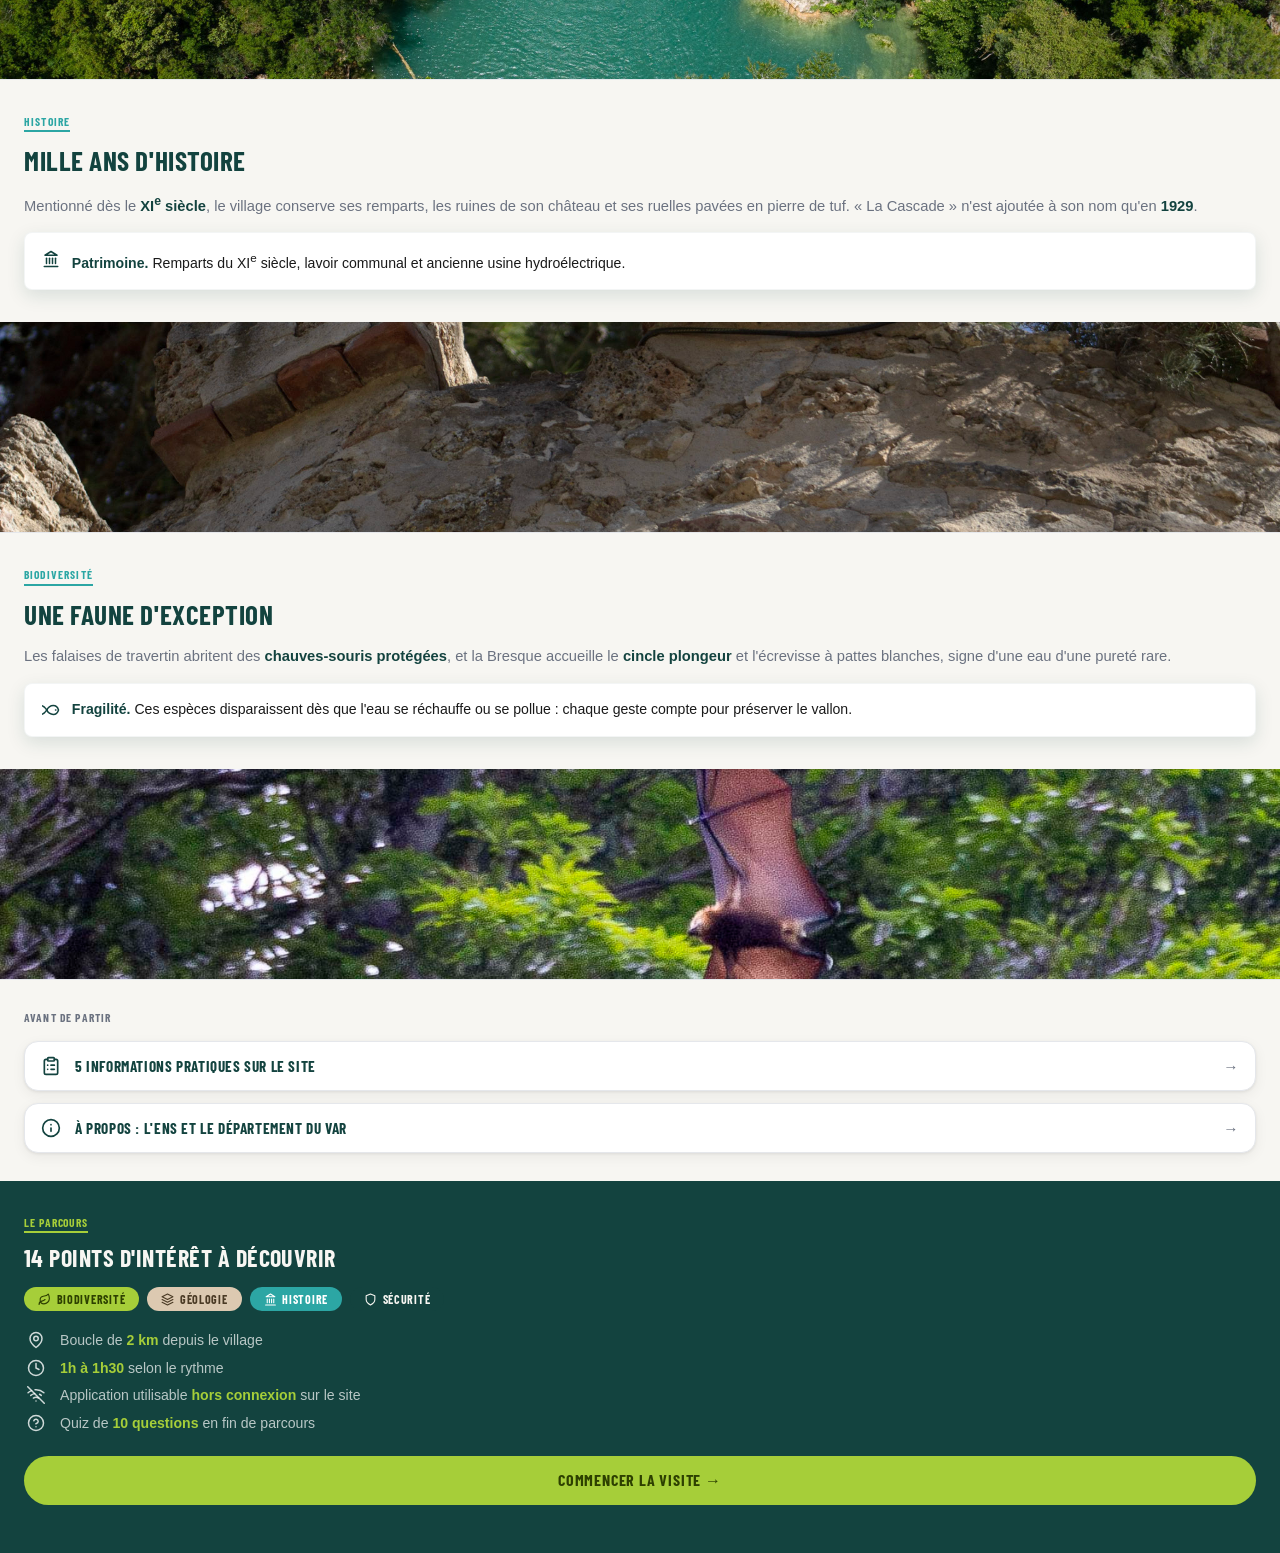
==== commit ce979d10: "Règles (baignade/balise), fix fiche POI sous navbar, texte quiz, logo Var - Règles : image baignade " ====
--- a/index.html
+++ b/index.html
@@ -14,7 +14,7 @@
   <meta property="og:image" content="/img/poi/poi-05.jpg">
   <meta property="og:locale" content="fr_FR">
   <title>Visiter Sillans-la-Cascade · ENS du Var</title>
-  <link rel="stylesheet" href="css/style.css?v=22">
+  <link rel="stylesheet" href="css/style.css?v=23">
   <style>
     .skip-link { position: absolute; top: -100%; left: 1rem; background: var(--vert-profond); color: var(--blanc-casse); padding: 0.5rem 1rem; border-radius: 0 0 var(--radius-sm) var(--radius-sm); font-family: var(--font-titre); font-size: 0.9rem; font-weight: 700; text-transform: uppercase; z-index: 9999; text-decoration: none; transition: top 0.2s; }
     .skip-link:focus { top: 0; }
--- a/css/style.css
+++ b/css/style.css
@@ -41,7 +41,7 @@
 }
 a { color: inherit; text-decoration: none; }
 img { display: block; max-width: 100%; }
-button { cursor: pointer; border: none; background: none; font-family: inherit; }
+button { cursor: pointer; border: none; background: none; font-family: inherit; color: inherit; }
 
 h1, h2, h3, h4 {
   font-family: var(--font-titre);
@@ -1415,7 +1415,7 @@
 .acces-fab {
   position: fixed;
   right: -20px;
-  bottom: 26px;
+  bottom: 50px;
   width: 100px; height: auto;
   background: none; border: none; padding: 0;
   cursor: pointer;
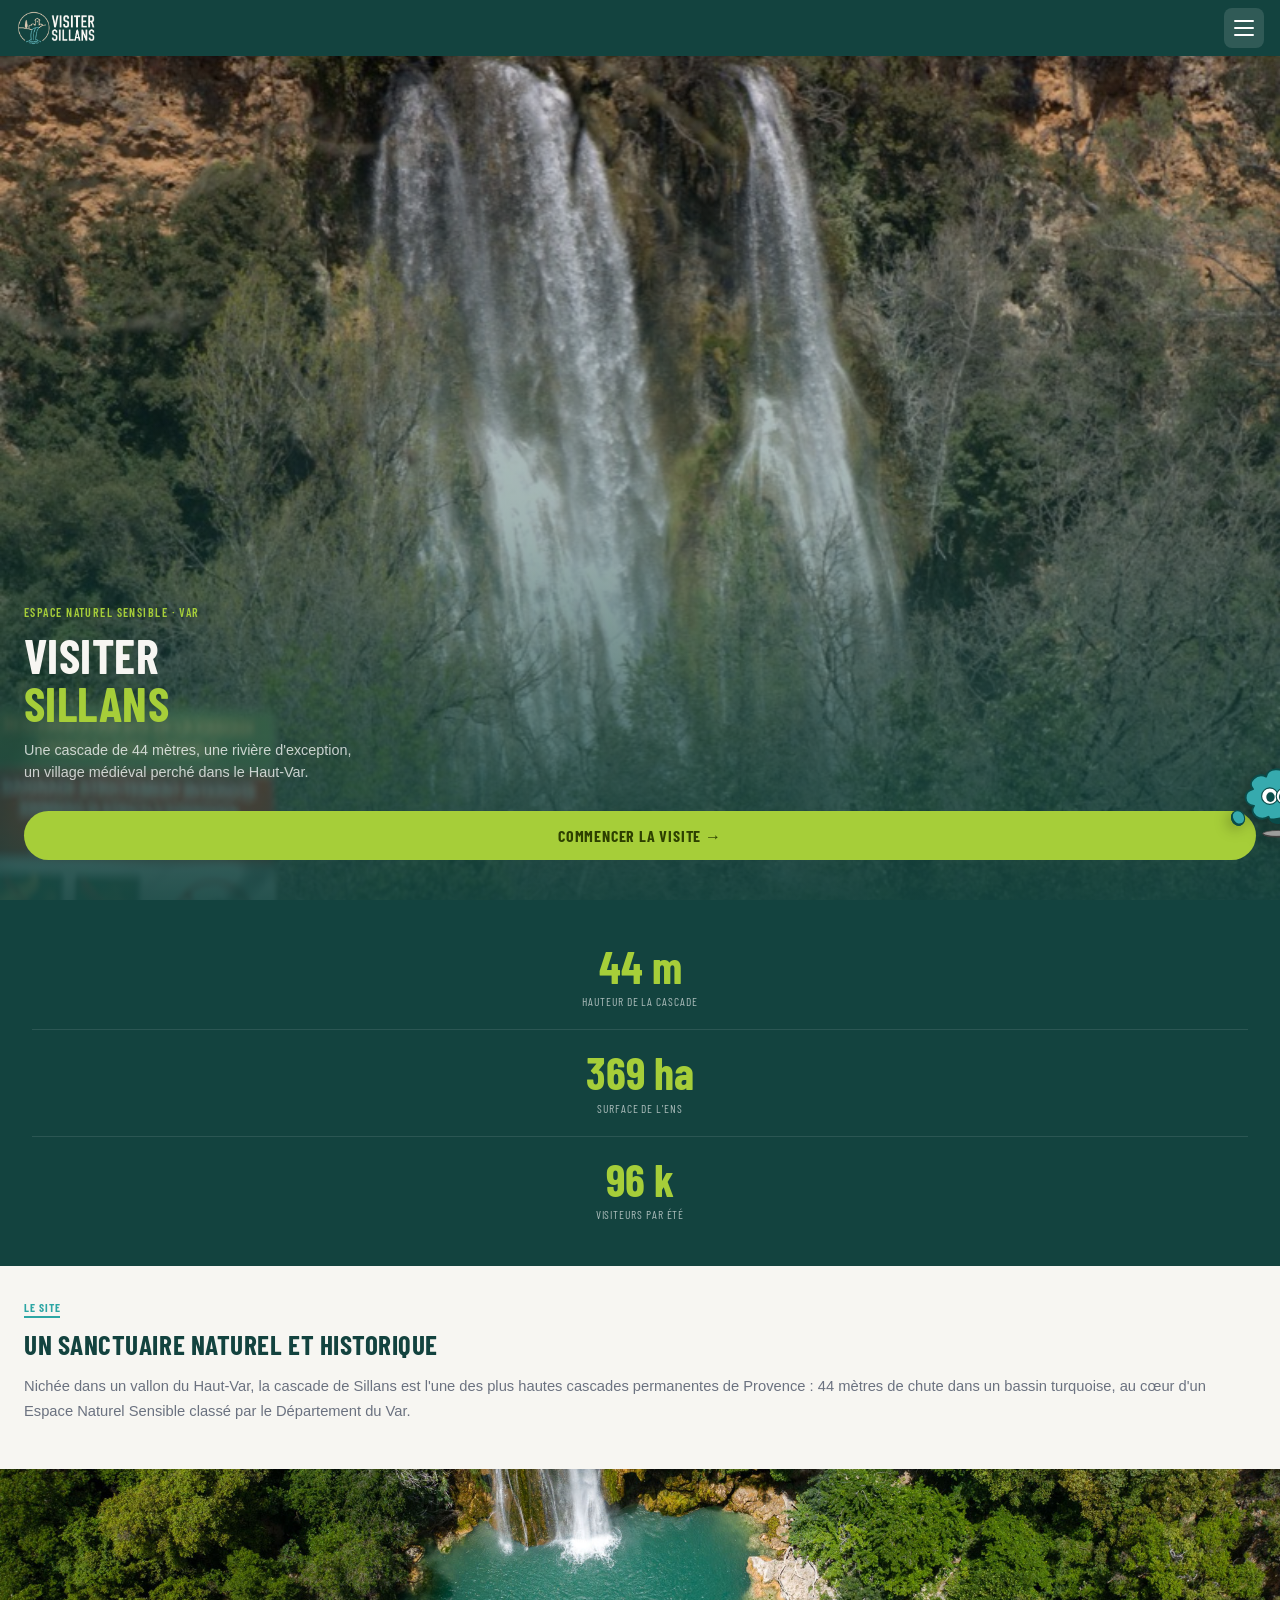
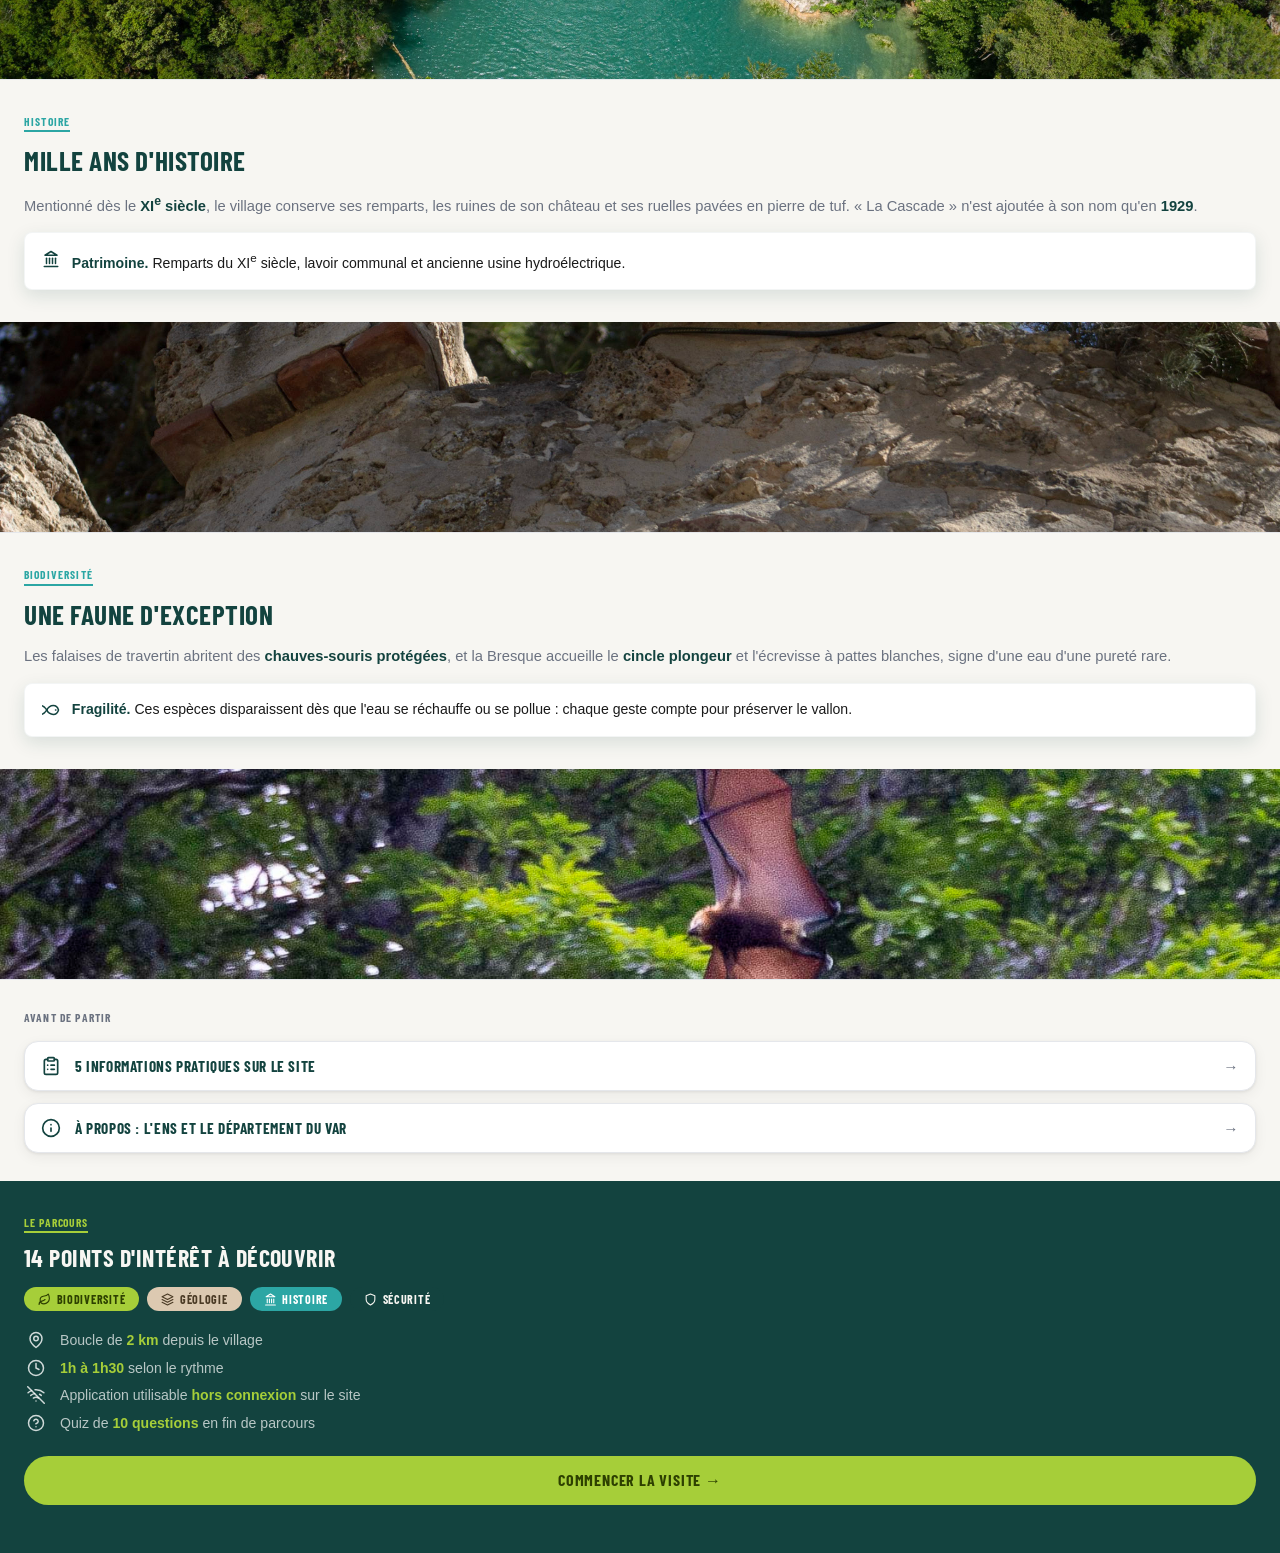
==== commit deda128f: "Mascotte fixe de l'accueil davantage tuckée dans le coin droit right: -20px → -48px (bump CSS v24 / " ====
--- a/index.html
+++ b/index.html
@@ -14,7 +14,7 @@
   <meta property="og:image" content="/img/poi/poi-05.jpg">
   <meta property="og:locale" content="fr_FR">
   <title>Visiter Sillans-la-Cascade · ENS du Var</title>
-  <link rel="stylesheet" href="css/style.css?v=23">
+  <link rel="stylesheet" href="css/style.css?v=24">
   <style>
     .skip-link { position: absolute; top: -100%; left: 1rem; background: var(--vert-profond); color: var(--blanc-casse); padding: 0.5rem 1rem; border-radius: 0 0 var(--radius-sm) var(--radius-sm); font-family: var(--font-titre); font-size: 0.9rem; font-weight: 700; text-transform: uppercase; z-index: 9999; text-decoration: none; transition: top 0.2s; }
     .skip-link:focus { top: 0; }
--- a/css/style.css
+++ b/css/style.css
@@ -1414,7 +1414,7 @@
 /* Mascotte posée sur le bord bas-droite, penchée vers l'écran (pas de rond) */
 .acces-fab {
   position: fixed;
-  right: -20px;
+  right: -48px;
   bottom: 50px;
   width: 100px; height: auto;
   background: none; border: none; padding: 0;
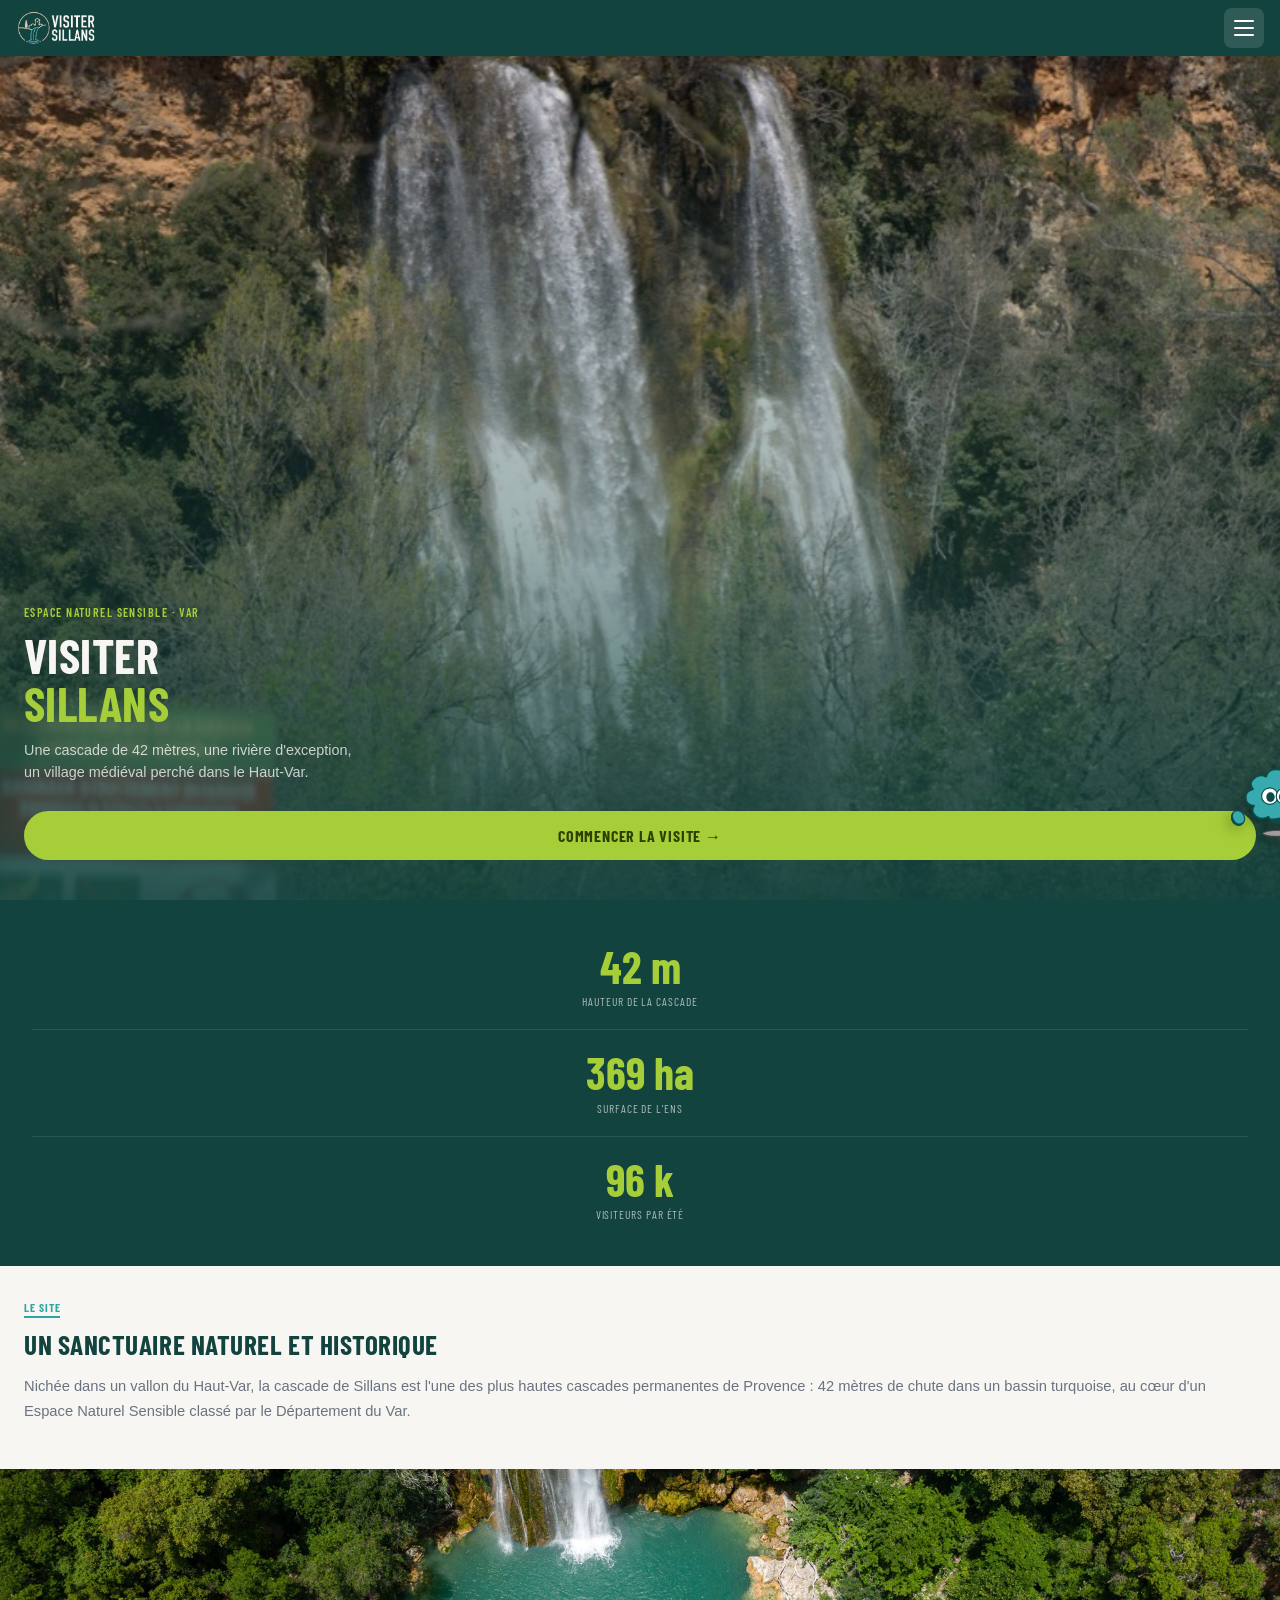
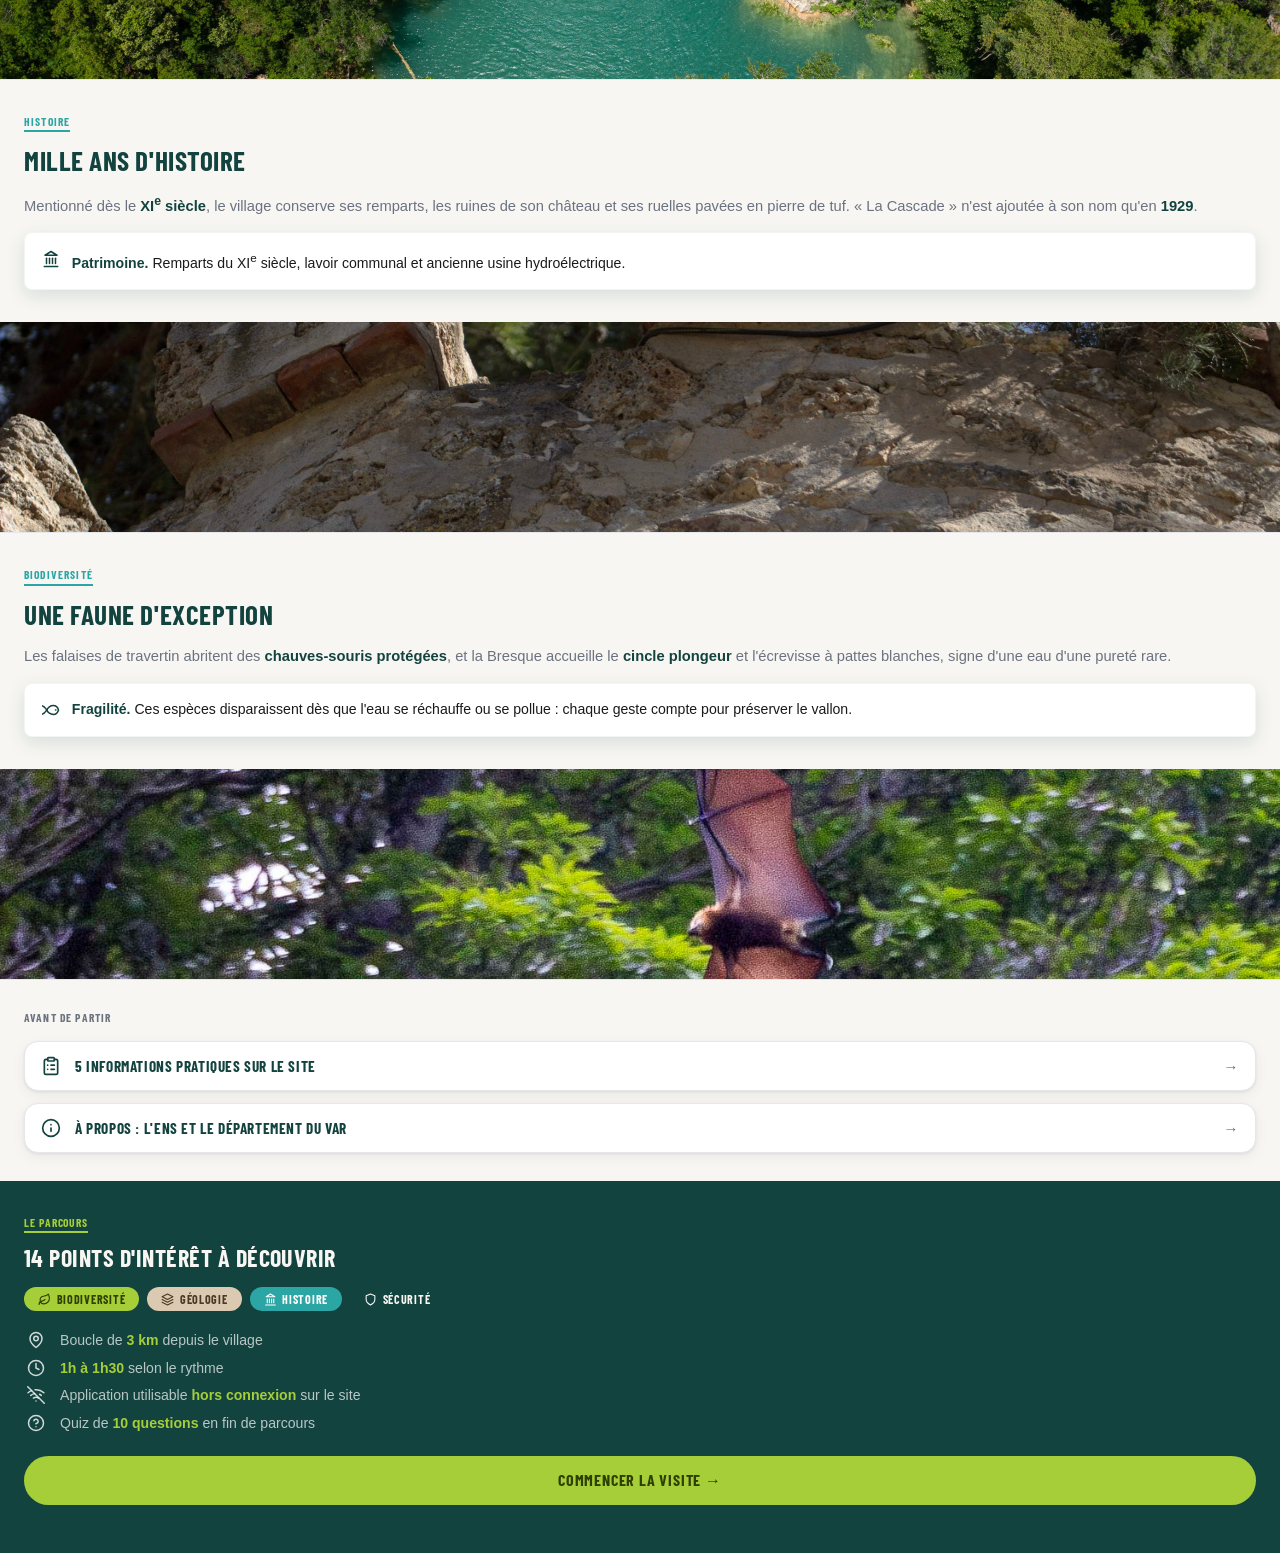
==== commit 98265c1e: "Corrections contenu : cascade 42 m, boucle 3 km, logos MMI et Var en PNG Co-Authored-By: Claude Fabl" ====
--- a/index.html
+++ b/index.html
@@ -4,17 +4,17 @@
   <meta charset="UTF-8">
   <meta name="viewport" content="width=device-width, initial-scale=1.0">
   <meta name="theme-color" content="#13433F">
-  <link rel="icon" type="image/png" href="/img/logo.png">
-  <link rel="apple-touch-icon" href="/img/logo.png">
-  <link rel="manifest" href="/manifest.json">
-  <meta name="description" content="Explorez l'ENS de Sillans-la-Cascade : cascade de 44 mètres, biodiversité protégée, histoire médiévale. 14 points d'intérêt, carte GPS et quiz, le tout utilisable hors connexion.">
+  <link rel="icon" type="image/png" href="img/logo.png">
+  <link rel="apple-touch-icon" href="img/logo.png">
+  <link rel="manifest" href="manifest.json">
+  <meta name="description" content="Explorez l'ENS de Sillans-la-Cascade : cascade de 42 mètres, biodiversité protégée, histoire médiévale. 14 points d'intérêt, carte GPS et quiz, le tout utilisable hors connexion.">
   <meta property="og:type" content="website">
   <meta property="og:title" content="Visiter Sillans-la-Cascade · ENS du Var">
-  <meta property="og:description" content="Explorez la cascade de 44 mètres et les 14 points d'intérêt de l'ENS de Sillans-la-Cascade.">
-  <meta property="og:image" content="/img/poi/poi-05.jpg">
+  <meta property="og:description" content="Explorez la cascade de 42 mètres et les 14 points d'intérêt de l'ENS de Sillans-la-Cascade.">
+  <meta property="og:image" content="https://singesinge.github.io/visiter-sillans/img/poi/poi-05.jpg">
   <meta property="og:locale" content="fr_FR">
   <title>Visiter Sillans-la-Cascade · ENS du Var</title>
-  <link rel="stylesheet" href="css/style.css?v=24">
+  <link rel="stylesheet" href="css/style.css?v=25">
   <style>
     .skip-link { position: absolute; top: -100%; left: 1rem; background: var(--vert-profond); color: var(--blanc-casse); padding: 0.5rem 1rem; border-radius: 0 0 var(--radius-sm) var(--radius-sm); font-family: var(--font-titre); font-size: 0.9rem; font-weight: 700; text-transform: uppercase; z-index: 9999; text-decoration: none; transition: top 0.2s; }
     .skip-link:focus { top: 0; }
@@ -80,6 +80,7 @@
       transition: background 0.15s;
     }
     .intro-skip:active { background: rgba(0,0,0,0.8); }
+    .intro-sound { right: 110px; padding: 8px 12px; }
     .intro-timer {
       position: absolute; bottom: 24px; left: 50%; transform: translateX(-50%);
       width: 180px; height: 3px; background: rgba(255,255,255,0.25); border-radius: 2px;
@@ -95,7 +96,7 @@
 <a class="skip-link" href="#contenu-principal">Aller au contenu principal</a>
 
 <header class="app-header">
-  <a href="/index.html" class="app-header__logo" aria-label="Accueil, Visiter Sillans">
+  <a href="index.html" class="app-header__logo" aria-label="Accueil, Visiter Sillans">
     <img src="img/logo-03.png" alt="Visiter Sillans"
          onerror="this.style.display='none'; this.nextElementSibling.style.display='inline'">
     <span class="app-header__logo-fallback">Visiter <strong>Sillans</strong></span>
@@ -127,11 +128,11 @@
 </nav>
 
 <section class="hero" aria-label="Présentation du site de Sillans-la-Cascade">
-  <img class="hero__photo" src="img/poi/poi-05.jpg" alt="La cascade de Sillans-la-Cascade, 44 mètres, Var" onerror="this.style.display='none'">
+  <img class="hero__photo" src="img/poi/poi-05.jpg" alt="La cascade de Sillans-la-Cascade, 42 mètres, Var" onerror="this.style.display='none'">
   <div class="hero__content">
     <p class="hero__label">Espace Naturel Sensible · Var</p>
     <h1 class="hero__title">Visiter<span>Sillans</span></h1>
-    <p class="hero__desc">Une cascade de 44 mètres, une rivière d'exception, un village médiéval perché dans le Haut-Var.</p>
+    <p class="hero__desc">Une cascade de 42 mètres, une rivière d'exception, un village médiéval perché dans le Haut-Var.</p>
     <button class="hero__cta" onclick="lancerVisite()" aria-label="Commencer la visite guidée">Commencer la visite →</button>
   </div>
 </section>
@@ -139,7 +140,7 @@
 <main id="contenu-principal">
 
   <section class="s-stats" aria-label="Chiffres clés">
-    <div class="stat"><span class="stat__num">44 m</span><span class="stat__label">Hauteur de la cascade</span></div>
+    <div class="stat"><span class="stat__num">42 m</span><span class="stat__label">Hauteur de la cascade</span></div>
     <div class="stat"><span class="stat__num">369 ha</span><span class="stat__label">Surface de l'ENS</span></div>
     <div class="stat"><span class="stat__num">96 k</span><span class="stat__label">Visiteurs par été</span></div>
   </section>
@@ -147,7 +148,7 @@
   <section class="s-intro">
     <span class="s-intro__tag">Le site</span>
     <h2 class="s-intro__title">Un sanctuaire naturel et historique</h2>
-    <p class="s-intro__text">Nichée dans un vallon du Haut-Var, la cascade de Sillans est l'une des plus hautes cascades permanentes de Provence : 44 mètres de chute dans un bassin turquoise, au cœur d'un Espace Naturel Sensible classé par le Département du Var.</p>
+    <p class="s-intro__text">Nichée dans un vallon du Haut-Var, la cascade de Sillans est l'une des plus hautes cascades permanentes de Provence : 42 mètres de chute dans un bassin turquoise, au cœur d'un Espace Naturel Sensible classé par le Département du Var.</p>
   </section>
 
   <section class="s-img-strip" aria-hidden="true">
@@ -206,7 +207,7 @@
       <span class="badge-theme badge-securite"><svg width="13" height="13" viewBox="0 0 24 24" fill="none" stroke="currentColor" stroke-width="2" stroke-linecap="round" stroke-linejoin="round"><path d="M12 22s8-4 8-10V5l-8-3-8 3v7c0 6 8 10 8 10z"/></svg> Sécurité</span>
     </div>
     <ul class="circuit-info">
-      <li class="circuit-info__item"><span class="circuit-info__icon" aria-hidden="true"><svg width="18" height="18" viewBox="0 0 24 24" fill="none" stroke="currentColor" stroke-width="2" stroke-linecap="round" stroke-linejoin="round"><path d="M20 10c0 6-8 12-8 12s-8-6-8-12a8 8 0 0 1 16 0Z"/><circle cx="12" cy="10" r="3"/></svg></span><span>Boucle de <span class="accent-lime">2 km</span> depuis le village</span></li>
+      <li class="circuit-info__item"><span class="circuit-info__icon" aria-hidden="true"><svg width="18" height="18" viewBox="0 0 24 24" fill="none" stroke="currentColor" stroke-width="2" stroke-linecap="round" stroke-linejoin="round"><path d="M20 10c0 6-8 12-8 12s-8-6-8-12a8 8 0 0 1 16 0Z"/><circle cx="12" cy="10" r="3"/></svg></span><span>Boucle de <span class="accent-lime">3 km</span> depuis le village</span></li>
       <li class="circuit-info__item"><span class="circuit-info__icon" aria-hidden="true"><svg width="18" height="18" viewBox="0 0 24 24" fill="none" stroke="currentColor" stroke-width="2" stroke-linecap="round" stroke-linejoin="round"><circle cx="12" cy="12" r="10"/><polyline points="12 6 12 12 16 14"/></svg></span><span><span class="accent-lime">1h à 1h30</span> selon le rythme</span></li>
       <li class="circuit-info__item"><span class="circuit-info__icon" aria-hidden="true"><svg width="18" height="18" viewBox="0 0 24 24" fill="none" stroke="currentColor" stroke-width="2" stroke-linecap="round" stroke-linejoin="round"><line x1="1" x2="23" y1="1" y2="23"/><path d="M16.72 11.06A10.94 10.94 0 0 1 19 12.55"/><path d="M5 12.55a10.94 10.94 0 0 1 5.17-2.39"/><path d="M10.71 5.05A16 16 0 0 1 22.56 9"/><path d="M1.42 9a15.91 15.91 0 0 1 4.7-2.88"/><path d="M8.53 16.11a6 6 0 0 1 6.95 0"/><line x1="12" x2="12.01" y1="20" y2="20"/></svg></span><span>Application utilisable <span class="accent-lime">hors connexion</span> sur le site</span></li>
       <li class="circuit-info__item"><span class="circuit-info__icon" aria-hidden="true"><svg width="18" height="18" viewBox="0 0 24 24" fill="none" stroke="currentColor" stroke-width="2" stroke-linecap="round" stroke-linejoin="round"><circle cx="12" cy="12" r="10"/><path d="M9.09 9a3 3 0 0 1 5.83 1c0 2-3 3-3 3"/><path d="M12 17h.01"/></svg></span><span>Quiz de <span class="accent-lime">10 questions</span> en fin de parcours</span></li>
@@ -289,8 +290,18 @@
     var modal     = document.getElementById('intro-modal');
     var video     = document.getElementById('intro-video');
     var skipBtn   = document.getElementById('intro-skip');
+    var soundBtn  = document.getElementById('intro-sound');
+    var iconOn    = document.getElementById('intro-sound-on');
+    var iconOff   = document.getElementById('intro-sound-off');
     var timerFill = document.getElementById('intro-timer-fill');
     var raf;
+
+    function refreshSoundBtn() {
+      iconOn.style.display  = video.muted ? 'none' : '';
+      iconOff.style.display = video.muted ? '' : 'none';
+      soundBtn.setAttribute('aria-pressed', String(video.muted));
+      soundBtn.setAttribute('aria-label', video.muted ? 'Activer le son' : 'Couper le son');
+    }
 
     function closeIntro() {
       try { localStorage.setItem(INTRO_KEY, '1'); } catch(e) {}
@@ -314,8 +325,21 @@
     document.documentElement.style.overflow = 'hidden';
     document.body.style.overflow = 'hidden';
     video.currentTime = 0;
-    video.play().catch(function() {});
+    // Son activé : le clic « Commencer la visite » est un geste utilisateur,
+    // la lecture avec son est donc autorisée. Si le navigateur refuse quand
+    // même, on repasse en muet pour que la vidéo démarre.
+    video.muted = false;
+    refreshSoundBtn();
+    video.play().catch(function() {
+      video.muted = true;
+      refreshSoundBtn();
+      video.play().catch(function() {});
+    });
     raf = requestAnimationFrame(tickTimer);
+    soundBtn.onclick = function() {
+      video.muted = !video.muted;
+      refreshSoundBtn();
+    };
     skipBtn.onclick = closeIntro;
     video.addEventListener('ended', closeIntro, { once: true });
   });
@@ -425,10 +449,14 @@
 <!-- ===== VIDÉO INTRO ===== -->
 <div id="intro-modal" class="intro-modal" aria-label="Vidéo de présentation" role="dialog">
   <video id="intro-video" class="intro-video"
-    autoplay muted playsinline webkit-playsinline loop>
+    playsinline webkit-playsinline>
     <source src="https://media.githubusercontent.com/media/singesinge/visiter-sillans/main/video/intro.mp4" type="video/mp4">
     <source src="video/intro.mp4" type="video/mp4">
   </video>
+  <button id="intro-sound" class="intro-skip intro-sound" aria-label="Couper le son" aria-pressed="false">
+    <svg id="intro-sound-on" width="16" height="16" viewBox="0 0 24 24" fill="none" stroke="currentColor" stroke-width="2.5" stroke-linecap="round" stroke-linejoin="round"><polygon points="11 5 6 9 2 9 2 15 6 15 11 19 11 5"/><path d="M15.54 8.46a5 5 0 0 1 0 7.07"/><path d="M19.07 4.93a10 10 0 0 1 0 14.14"/></svg>
+    <svg id="intro-sound-off" width="16" height="16" viewBox="0 0 24 24" fill="none" stroke="currentColor" stroke-width="2.5" stroke-linecap="round" stroke-linejoin="round" style="display:none"><polygon points="11 5 6 9 2 9 2 15 6 15 11 19 11 5"/><line x1="23" y1="9" x2="17" y2="15"/><line x1="17" y1="9" x2="23" y2="15"/></svg>
+  </button>
   <button id="intro-skip" class="intro-skip" aria-label="Passer la vidéo">
     Passer
     <svg width="14" height="14" viewBox="0 0 24 24" fill="none" stroke="currentColor" stroke-width="2.5" stroke-linecap="round" stroke-linejoin="round"><polyline points="9 18 15 12 9 6"/></svg>
--- a/css/style.css
+++ b/css/style.css
@@ -1127,6 +1127,9 @@
    RÈGLES — cartes à image (refonte émotion)
    ============================================ */
 .regle-card {
+  /* relative : ancre fiable pour .regle-icon en absolute (ne pas dépendre
+     du transform résiduel de l'animation pour créer le bloc conteneur) */
+  position: relative;
   grid-template-columns: 118px 1fr;
   grid-template-rows: auto auto;
   column-gap: 0;
